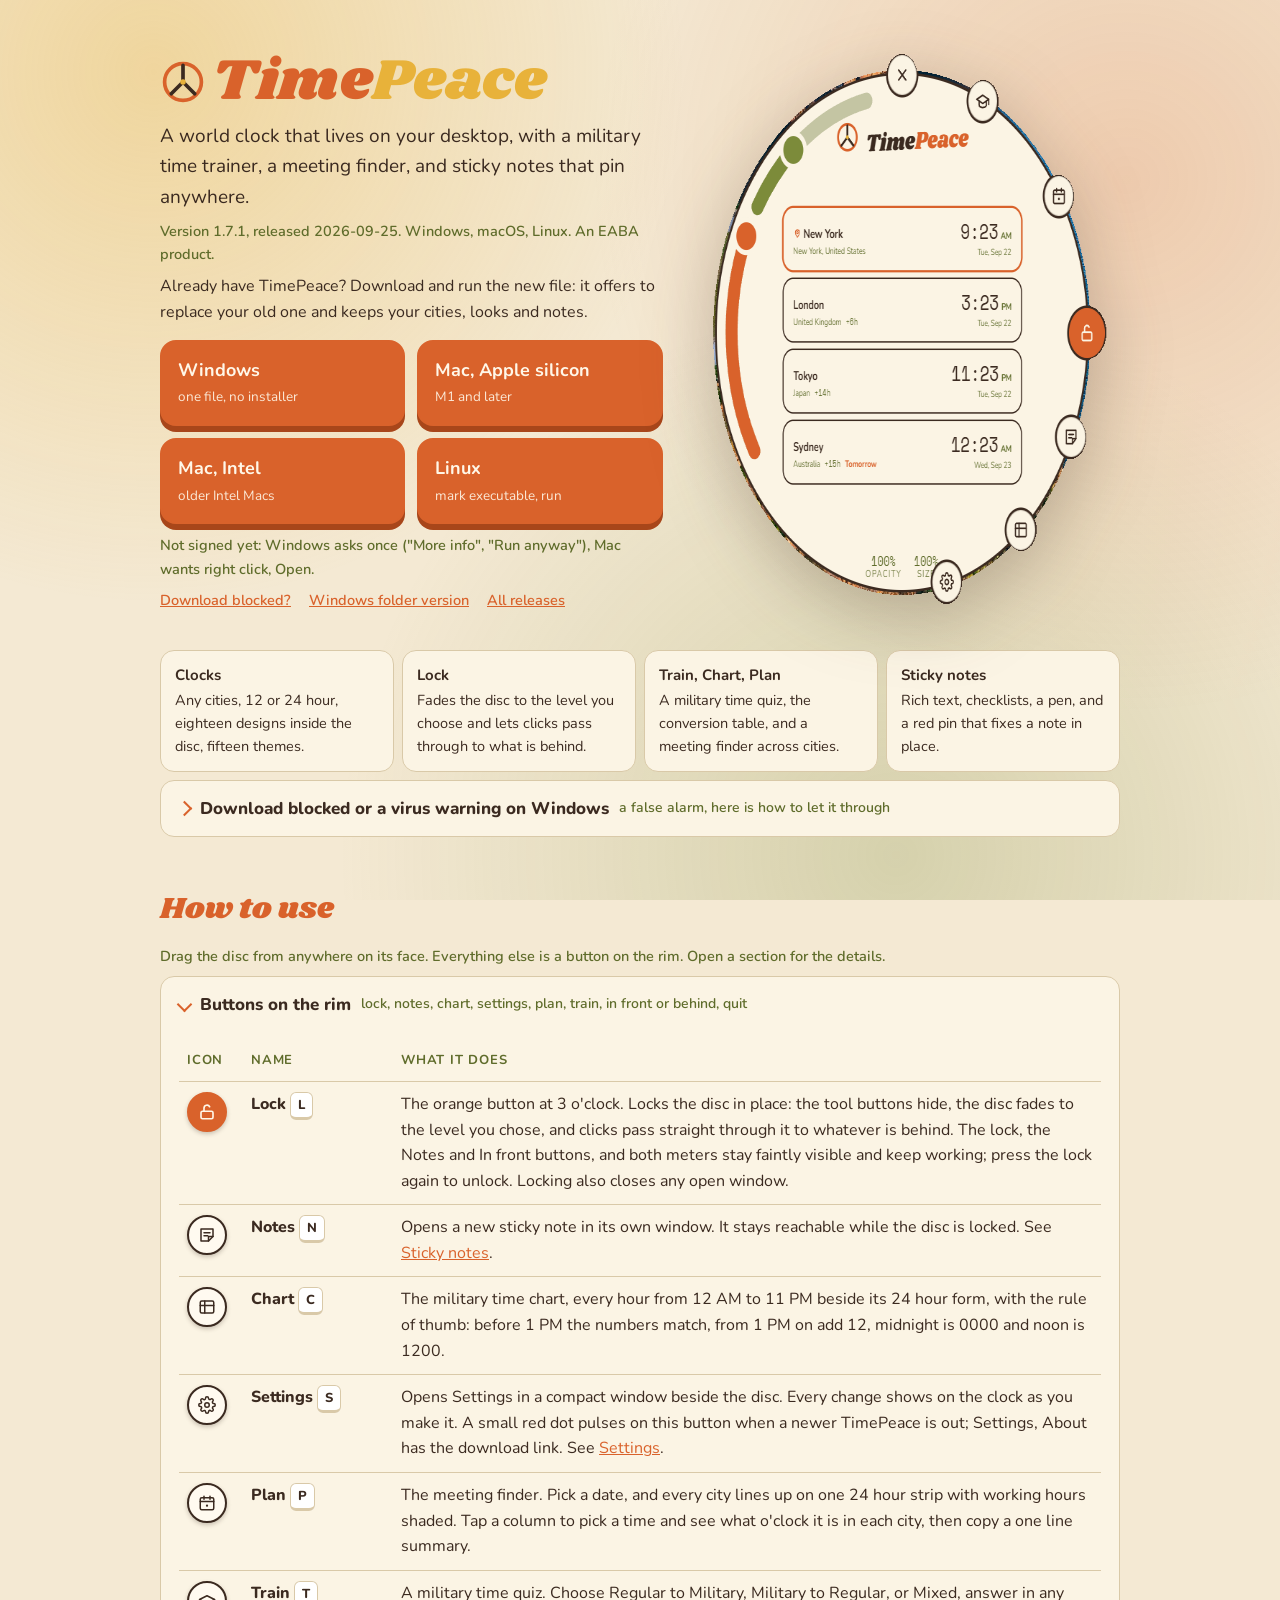
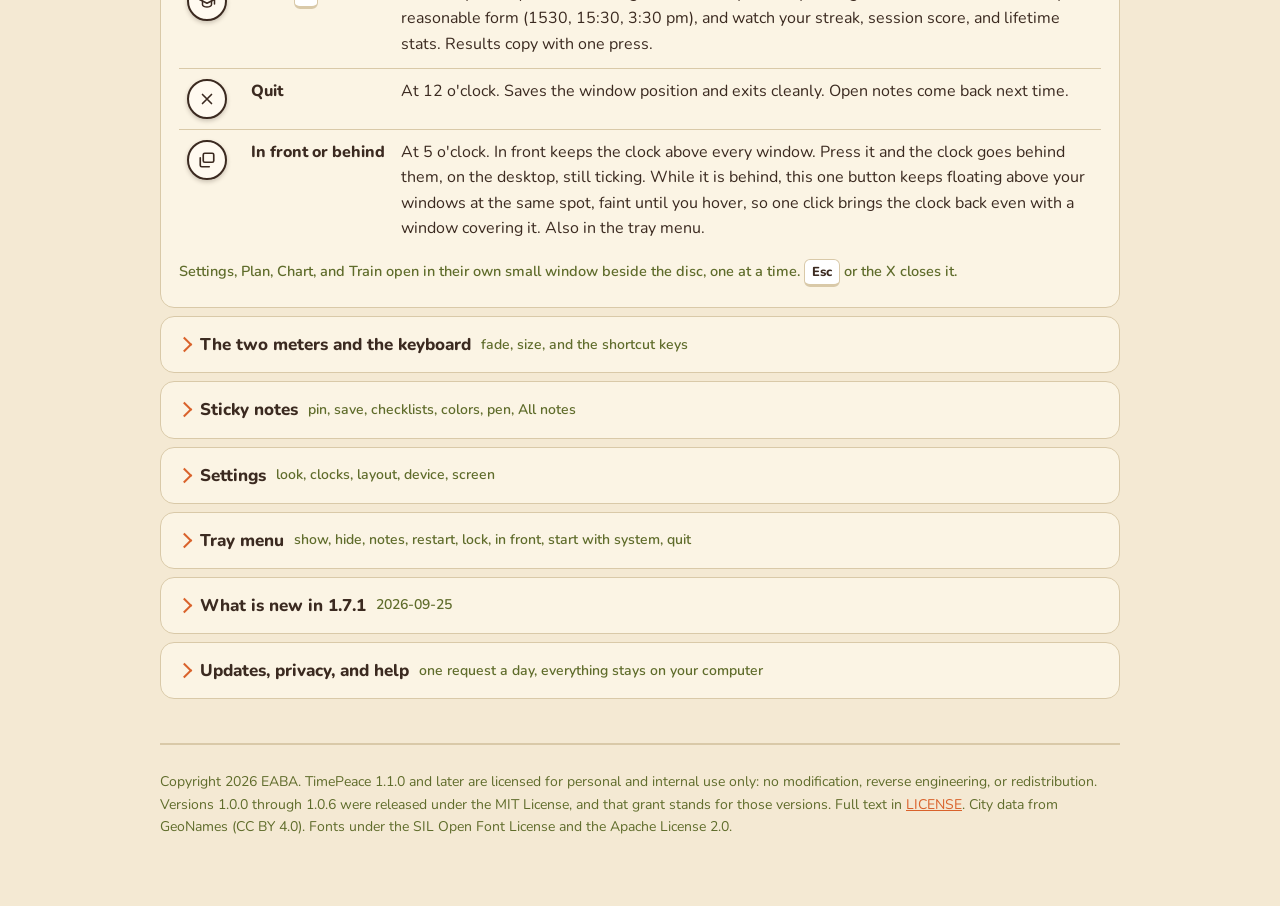
==== index.html @ ae751556 "Landing page for v1.7.1" ====
<!DOCTYPE html>
<html lang="en">
<head>
<meta charset="UTF-8">
<meta name="viewport" content="width=device-width, initial-scale=1">
<title>TimePeace</title>
<meta name="description" content="TimePeace: a world clock, military time trainer, meeting finder, and sticky notes that live on your desktop. An EABA product.">
<style>
  @font-face { font-family: 'Shrikhand'; font-weight: 400; font-display: swap; src: url('fonts/Shrikhand-400.woff2') format('woff2'); }
  @font-face { font-family: 'Nunito'; font-weight: 200 1000; font-display: swap; src: url('fonts/Nunito-variable.woff2') format('woff2'); }
  :root {
    --bg: #f4e9d3; --card: #fbf4e4; --line: #d9c9a8; --text: #3b2a20; --soft: #5f6c2b; --accent: #d9622b; --gold: #e8b23a; --olive: #7c8b3a; --node: #fffaf0;
  }
  * { box-sizing: border-box; }
  html { scroll-behavior: smooth; }
  body { margin: 0; background: var(--bg); color: var(--text); font: 16px/1.6 'Nunito', 'Segoe UI', system-ui, sans-serif; }
  body::before { content: ''; position: fixed; inset: 0; z-index: -1; background:
    radial-gradient(circle at 12% 8%, rgba(232, 178, 58, 0.35), transparent 38%),
    radial-gradient(circle at 88% 20%, rgba(217, 98, 43, 0.22), transparent 40%),
    radial-gradient(circle at 70% 95%, rgba(124, 139, 58, 0.25), transparent 45%); }
  main { max-width: 1000px; margin: 0 auto; padding: 28px 20px 60px; }
  .wordmark { font-family: 'Shrikhand', Georgia, serif; font-weight: 400; color: var(--accent); letter-spacing: 0.01em; margin: 0; line-height: 1.05; }
  .wordmark .peace { color: var(--gold); }
  h1.wordmark { font-size: 58px; }
  h2 { font-family: 'Shrikhand', Georgia, serif; font-weight: 400; font-size: 30px; color: var(--accent); margin: 48px 0 12px; }
  h3 { font-size: 19px; margin: 22px 0 8px; color: var(--text); }
  h4 { font-size: 15px; margin: 14px 0 4px; color: var(--soft); text-transform: uppercase; letter-spacing: 0.06em; }
  p { margin: 8px 0; }
  a { color: var(--accent); }
  .mark { vertical-align: -6px; margin-right: 6px; }
  header { display: grid; grid-template-columns: 1fr; gap: 20px; align-items: center; }
  @media (min-width: 760px) { header { grid-template-columns: 1.15fr 1fr; } }
  .lead { font-size: 19px; color: var(--text); }
  .meta { color: var(--soft); font-size: 14.5px; font-weight: 600; }
  .shot { width: 100%; max-width: 440px; margin: 0 auto; display: block; filter: drop-shadow(0 18px 34px rgba(59, 42, 32, 0.28)); }
  nav.toc { display: flex; flex-wrap: wrap; gap: 8px; margin: 20px 0 0; }
  nav.toc a { text-decoration: none; background: var(--card); border: 1px solid var(--line); color: var(--text); border-radius: 999px; padding: 6px 14px; font-size: 14px; font-weight: 700; }
  nav.toc a:hover { border-color: var(--accent); color: var(--accent); }
  .downloads { display: grid; gap: 12px; grid-template-columns: repeat(auto-fit, minmax(220px, 1fr)); margin: 16px 0 6px; }
  .btn { display: block; padding: 14px 16px; border-radius: 16px; background: var(--accent); border: 2px solid var(--accent); color: #fff7e8; text-decoration: none; box-shadow: 0 6px 0 #a8461a; transition: transform 0.08s; }
  .btn:active { transform: translateY(3px); box-shadow: 0 3px 0 #a8461a; }
  .btn strong { display: block; font-size: 18px; }
  .btn span { font-size: 13.5px; opacity: 0.9; }
  .card { background: var(--card); border: 1px solid var(--line); border-radius: 18px; padding: 18px 20px; box-shadow: 0 2px 0 rgba(59, 42, 32, 0.06); }
  .card + .card { margin-top: 14px; }
  ul, ol { padding-left: 20px; margin: 6px 0; }
  li { margin: 4px 0; }
  table { width: 100%; border-collapse: collapse; margin: 8px 0; }
  td, th { text-align: left; vertical-align: top; padding: 10px 8px; border-top: 1px solid var(--line); }
  th { color: var(--soft); font-size: 13px; text-transform: uppercase; letter-spacing: 0.06em; border-top: 0; }
  td.ic { width: 64px; white-space: nowrap; }
  td.nm { width: 150px; font-weight: 800; }
  .node { display: inline-grid; place-items: center; width: 40px; height: 40px; border-radius: 50%; background: var(--node); border: 2px solid var(--text); color: var(--text); box-shadow: 0 2px 4px rgba(59, 42, 32, 0.25); }
  .node.hot { background: var(--accent); border-color: var(--accent); color: #fff7e8; }
  .node.small { width: 32px; height: 32px; }
  .node.pin { background: #d7263d; border-color: #9c1526; box-shadow: inset 0 -4px 0 rgba(0, 0, 0, 0.2), 0 2px 4px rgba(0, 0, 0, 0.3); }
  .arc { display: inline-block; width: 40px; height: 40px; }
  .letter { font-family: Georgia, serif; font-size: 18px; font-weight: 700; }
  kbd { font: 13px/1 'Nunito', system-ui, sans-serif; font-weight: 800; background: #fff; border: 1px solid var(--line); border-bottom-width: 3px; border-radius: 6px; padding: 3px 7px; color: var(--text); }
  .keys { display: grid; grid-template-columns: repeat(auto-fill, minmax(230px, 1fr)); gap: 8px 18px; }
  .tip { background: rgba(232, 178, 58, 0.22); border-left: 4px solid var(--gold); padding: 10px 14px; border-radius: 0 12px 12px 0; margin: 12px 0; }
  .two { display: grid; gap: 14px; grid-template-columns: 1fr; }
  @media (min-width: 760px) { .two { grid-template-columns: 1fr 1fr; } }
  .notes h4:first-child { margin-top: 0; }
  code { background: rgba(59, 42, 32, 0.08); padding: 1px 6px; border-radius: 6px; font-size: 14px; }
  details.fold { background: var(--card); border: 1px solid var(--line); border-radius: 14px; padding: 0 18px; margin: 8px 0; }
  details.fold > summary { cursor: pointer; list-style: none; padding: 14px 0; font-size: 17px; font-weight: 800; display: flex; align-items: center; gap: 10px; flex-wrap: wrap; }
  details.fold > summary::-webkit-details-marker { display: none; }
  details.fold > summary::before { content: ""; width: 9px; height: 9px; border-right: 2px solid var(--accent); border-bottom: 2px solid var(--accent); transform: rotate(-45deg); transition: transform 0.15s; flex: 0 0 auto; }
  details.fold[open] > summary::before { transform: rotate(45deg); }
  details.fold > summary small { font-weight: 600; color: var(--soft); font-size: 14px; }
  details.fold > .body { padding: 0 0 16px; }
  .strip { display: flex; flex-wrap: wrap; gap: 8px 18px; font-size: 14.5px; color: var(--soft); font-weight: 600; margin: 10px 0 0; }
  .strip a { color: var(--accent); }
  .quick { display: grid; gap: 8px; grid-template-columns: repeat(auto-fit, minmax(200px, 1fr)); margin: 14px 0 4px; }
  .quick div { background: var(--card); border: 1px solid var(--line); border-radius: 14px; padding: 12px 14px; font-size: 14.5px; }
  .quick strong { display: block; font-size: 15px; margin-bottom: 2px; }
  footer { margin-top: 44px; color: var(--soft); font-size: 14px; border-top: 2px solid var(--line); padding-top: 18px; }
</style>
</head>
<body>
<main>
  <header>
    <div>
      <h1 class="wordmark"><svg class="mark" width="46" height="46" viewBox="0 0 100 100" aria-hidden="true"><circle cx="50" cy="50" r="40" fill="none" stroke="#d9622b" stroke-width="8"/><path d="M50 50V14M50 50L75.5 75.5M50 50L24.5 75.5" fill="none" stroke="#3b2a20" stroke-width="8" stroke-linecap="round" stroke-linejoin="round"/><circle cx="50" cy="50" r="6" fill="#e8b23a"/></svg>Time<span class="peace">Peace</span></h1>
      <p class="lead">A world clock that lives on your desktop, with a military time trainer, a meeting finder, and sticky notes that pin anywhere.</p>
      <p class="meta">Version 1.7.1, released 2026-09-25. Windows, macOS, Linux. An EABA product.</p>
      <p class="hint">Already have TimePeace? Download and run the new file: it offers to replace your old one and keeps your cities, looks and notes.</p>
      <div class="downloads" style="margin-top:14px">
        <a class="btn" href="https://github.com/PythonDeuce/TimePeace-app/releases/latest/download/TimePeace-windows.exe"><strong>Windows</strong><span>one file, no installer</span></a>
        <a class="btn" href="https://github.com/PythonDeuce/TimePeace-app/releases/latest/download/TimePeace-macos-arm64.zip"><strong>Mac, Apple silicon</strong><span>M1 and later</span></a>
        <a class="btn" href="https://github.com/PythonDeuce/TimePeace-app/releases/latest/download/TimePeace-macos-intel.zip"><strong>Mac, Intel</strong><span>older Intel Macs</span></a>
        <a class="btn" href="https://github.com/PythonDeuce/TimePeace-app/releases/latest/download/TimePeace-linux"><strong>Linux</strong><span>mark executable, run</span></a>
      </div>
      <p class="strip"><span>Not signed yet: Windows asks once ("More info", "Run anyway"), Mac wants right click, Open.</span><a href="#blocked">Download blocked?</a><a href="https://github.com/PythonDeuce/TimePeace-app/releases/latest/download/TimePeace-windows-folder.zip">Windows folder version</a><a href="https://github.com/PythonDeuce/TimePeace-app/releases">All releases</a></p>
    </div>
    <img class="shot" src="hero.png" alt="The TimePeace disc in the Woodstock theme showing New York, London, Tokyo, and Sydney, with the tool buttons on its rim" width="608" height="608">
  </header>

  <div class="quick">
    <div><strong>Clocks</strong>Any cities, 12 or 24 hour, eighteen designs inside the disc, fifteen themes.</div>
    <div><strong>Lock</strong>Fades the disc to the level you choose and lets clicks pass through to what is behind.</div>
    <div><strong>Train, Chart, Plan</strong>A military time quiz, the conversion table, and a meeting finder across cities.</div>
    <div><strong>Sticky notes</strong>Rich text, checklists, a pen, and a red pin that fixes a note in place.</div>
  </div>

  <details class="fold" id="blocked">
    <summary>Download blocked or a virus warning on Windows <small>a false alarm, here is how to let it through</small></summary>
    <div class="body">
      <p>Some antivirus programs flag new unsigned apps that few people have downloaded yet. The quickest way around it is the <a href="https://github.com/PythonDeuce/TimePeace-app/releases/latest/download/TimePeace-windows-folder.zip">Windows folder version</a>: unzip it anywhere and run TimePeace.exe inside; scanners rarely object to it. Or let the single file through yourself:</p>
      <ol>
        <li>Click Start, type <strong>Windows Security</strong>, open it, then <strong>Virus &amp; threat protection</strong>, then <strong>Protection history</strong>.</li>
        <li>Find <strong>TimePeace-windows.exe</strong>, click it, then <strong>Actions</strong>, then <strong>Allow</strong> (or Restore).</li>
        <li>Download the Windows file from this page again, open it, and choose <strong>More info</strong>, then <strong>Run anyway</strong>.</li>
      </ol>
      <p>With McAfee, Norton, Avast, or another product: open it, find Quarantine or History, restore or allow TimePeace, then do step 3. Linux needs WebKitGTK (<code>gir1.2-webkit2-4.1</code>) and a compositing window manager. Not sure which Mac you have? Apple menu, About This Mac.</p>
    </div>
  </details>

  <h2 id="guide">How to use</h2>
  <p class="meta">Drag the disc from anywhere on its face. Everything else is a button on the rim. Open a section for the details.</p>

  <details class="fold" open>
    <summary>Buttons on the rim <small>lock, notes, chart, settings, plan, train, in front or behind, quit</small></summary>
    <div class="body">
    <table>
      <tr><th>Icon</th><th>Name</th><th>What it does</th></tr>
      <tr><td class="ic"><span class="node hot"><svg width="18" height="18" viewBox="0 0 24 24" fill="none" stroke="currentColor" stroke-width="2.2" stroke-linecap="round" stroke-linejoin="round"><rect x="4" y="11" width="16" height="10" rx="2"/><path d="M8 11V7a4 4 0 0 1 7.5-2"/></svg></span></td><td class="nm">Lock <kbd>L</kbd></td><td>The orange button at 3 o'clock. Locks the disc in place: the tool buttons hide, the disc fades to the level you chose, and clicks pass straight through it to whatever is behind. The lock, the Notes and In front buttons, and both meters stay faintly visible and keep working; press the lock again to unlock. Locking also closes any open window.</td></tr>
      <tr><td class="ic"><span class="node"><svg width="18" height="18" viewBox="0 0 24 24" fill="none" stroke="currentColor" stroke-width="2" stroke-linecap="round" stroke-linejoin="round"><path d="M4 4h16v10l-6 6H4z"/><path d="M14 20v-6h6"/><path d="M8 9h8M8 13h5"/></svg></span></td><td class="nm">Notes <kbd>N</kbd></td><td>Opens a new sticky note in its own window. It stays reachable while the disc is locked. See <a href="#notes">Sticky notes</a>.</td></tr>
      <tr><td class="ic"><span class="node"><svg width="18" height="18" viewBox="0 0 24 24" fill="none" stroke="currentColor" stroke-width="2" stroke-linecap="round"><rect x="3" y="4" width="18" height="16" rx="2"/><path d="M3 10h18M9 4v16"/></svg></span></td><td class="nm">Chart <kbd>C</kbd></td><td>The military time chart, every hour from 12 AM to 11 PM beside its 24 hour form, with the rule of thumb: before 1 PM the numbers match, from 1 PM on add 12, midnight is 0000 and noon is 1200.</td></tr>
      <tr><td class="ic"><span class="node"><svg width="18" height="18" viewBox="0 0 24 24" fill="none" stroke="currentColor" stroke-width="2" stroke-linecap="round" stroke-linejoin="round"><circle cx="12" cy="12" r="3"/><path d="M19.4 15a1.65 1.65 0 0 0 .33 1.82l.06.06a2 2 0 1 1-2.83 2.83l-.06-.06a1.65 1.65 0 0 0-1.82-.33 1.65 1.65 0 0 0-1 1.51V21a2 2 0 1 1-4 0v-.09a1.65 1.65 0 0 0-1-1.51 1.65 1.65 0 0 0-1.82.33l-.06.06a2 2 0 1 1-2.83-2.83l.06-.06a1.65 1.65 0 0 0 .33-1.82 1.65 1.65 0 0 0-1.51-1H3a2 2 0 1 1 0-4h.09a1.65 1.65 0 0 0 1.51-1 1.65 1.65 0 0 0-.33-1.82l-.06-.06a2 2 0 1 1 2.83-2.83l.06.06a1.65 1.65 0 0 0 1.82.33H9a1.65 1.65 0 0 0 1-1.51V3a2 2 0 1 1 4 0v.09a1.65 1.65 0 0 0 1 1.51 1.65 1.65 0 0 0 1.82-.33l.06-.06a2 2 0 1 1 2.83 2.83l-.06.06a1.65 1.65 0 0 0-.33 1.82V9a1.65 1.65 0 0 0 1.51 1H21a2 2 0 1 1 0 4h-.09a1.65 1.65 0 0 0-1.51 1z"/></svg></span></td><td class="nm">Settings <kbd>S</kbd></td><td>Opens Settings in a compact window beside the disc. Every change shows on the clock as you make it. A small red dot pulses on this button when a newer TimePeace is out; Settings, About has the download link. See <a href="#settings">Settings</a>.</td></tr>
      <tr><td class="ic"><span class="node"><svg width="18" height="18" viewBox="0 0 24 24" fill="none" stroke="currentColor" stroke-width="2" stroke-linecap="round" stroke-linejoin="round"><rect x="3" y="5" width="18" height="16" rx="2"/><path d="M3 10h18M8 3v4M16 3v4"/><circle cx="12" cy="15.5" r="1.5" fill="currentColor" stroke="none"/></svg></span></td><td class="nm">Plan <kbd>P</kbd></td><td>The meeting finder. Pick a date, and every city lines up on one 24 hour strip with working hours shaded. Tap a column to pick a time and see what o'clock it is in each city, then copy a one line summary.</td></tr>
      <tr><td class="ic"><span class="node"><svg width="18" height="18" viewBox="0 0 24 24" fill="none" stroke="currentColor" stroke-width="2" stroke-linecap="round" stroke-linejoin="round"><path d="M2 10l10-5 10 5-10 5z"/><path d="M6 12v5c0 1.5 3 3 6 3s6-1.5 6-3v-5"/><path d="M22 10v6"/></svg></span></td><td class="nm">Train <kbd>T</kbd></td><td>A military time quiz. Choose Regular to Military, Military to Regular, or Mixed, answer in any reasonable form (1530, 15:30, 3:30 pm), and watch your streak, session score, and lifetime stats. Results copy with one press.</td></tr>
      <tr><td class="ic"><span class="node"><svg width="18" height="18" viewBox="0 0 24 24" fill="none" stroke="currentColor" stroke-width="2.2" stroke-linecap="round"><path d="M6 6l12 12M18 6L6 18"/></svg></span></td><td class="nm">Quit</td><td>At 12 o'clock. Saves the window position and exits cleanly. Open notes come back next time.</td></tr>
      <tr><td class="ic"><span class="node"><svg width="18" height="18" viewBox="0 0 24 24" fill="none" stroke="currentColor" stroke-width="2.2" stroke-linecap="round" stroke-linejoin="round"><rect x="7" y="3" width="14" height="12" rx="2"/><path d="M3 9v10a2 2 0 0 0 2 2h10"/></svg></span></td><td class="nm">In front or behind</td><td>At 5 o'clock. In front keeps the clock above every window. Press it and the clock goes behind them, on the desktop, still ticking. While it is behind, this one button keeps floating above your windows at the same spot, faint until you hover, so one click brings the clock back even with a window covering it. Also in the tray menu.</td></tr>
    </table>
      <p class="meta">Settings, Plan, Chart, and Train open in their own small window beside the disc, one at a time. <kbd>Esc</kbd> or the X closes it.</p>
    </div>
  </details>

  <details class="fold">
    <summary>The two meters and the keyboard <small>fade, size, and the shortcut keys</small></summary>
    <div class="body">
    <table>
      <tr><th>Meter</th><th>Where</th><th>What it does</th></tr>
      <tr><td class="ic"><svg class="arc" viewBox="0 0 40 40" aria-hidden="true"><path d="M30 6 A16 16 0 0 0 6 24" fill="none" stroke="#d9c9a8" stroke-width="5" stroke-linecap="round"/><path d="M30 6 A16 16 0 0 0 8 16" fill="none" stroke="#d9622b" stroke-width="5" stroke-linecap="round"/><circle cx="8.5" cy="15" r="4" fill="#d9622b"/></svg></td><td class="nm">Fade</td><td>The arc on the left with the FADE tag beside it. Drag its knob to set how see through the disc becomes when locked; the knob shows the level. It still works while locked.</td></tr>
      <tr><td class="ic"><svg class="arc" viewBox="0 0 40 40" aria-hidden="true"><path d="M8 30 A16 16 0 0 1 20 4" fill="none" stroke="#d9c9a8" stroke-width="5" stroke-linecap="round"/><path d="M8 30 A16 16 0 0 1 9 14" fill="none" stroke="#7c8b3a" stroke-width="5" stroke-linecap="round"/><circle cx="9.5" cy="13" r="4" fill="#7c8b3a"/></svg></td><td class="nm">Size</td><td>The arc from 10 to 12 o'clock with the SIZE tag beside it. Drag its knob to scale the whole disc from 60 to 160 percent; the knob shows the percent. Also a slider in Settings, Layout.</td></tr>
    </table>
    <h3>Keyboard</h3>
    <div class="keys">
      <div><kbd>S</kbd> Settings</div><div><kbd>C</kbd> Chart</div><div><kbd>T</kbd> Train</div><div><kbd>P</kbd> Plan</div>
      <div><kbd>N</kbd> New note</div><div><kbd>L</kbd> Lock or unlock</div><div><kbd>Esc</kbd> Close the open window</div>
    </div>
    <p class="tip">Keys work when the disc has focus (click it first). While locked, the disc does not take keys or clicks, so use the tray icon or the lock button.</p>
  </div>

      <p class="tip">Keys work when the disc has focus (click it first). While locked, the disc does not take keys or clicks, so use the tray icon or the lock button.</p>
    </div>
  </details>

  <details class="fold" id="notes">
    <summary>Sticky notes <small>pin, save, checklists, colors, pen, All notes</small></summary>
    <div class="body">
      <p>Each note is its own small window, always on top. Make one with the Notes button, the <kbd>N</kbd> key, the plus on any note, or "New note" in the tray. Drag it by the strip under the pin or by the paper; a sweep across the text selects it.</p>
      <h3>On the note</h3>
    <table>
      <tr><th>Icon</th><th>Name</th><th>What it does</th></tr>
      <tr><td class="ic"><span class="node pin small"></span></td><td class="nm">Pin</td><td>The red pin at the top. Press it and the note is fixed in place and lets clicks pass through it, so it sits over your work without getting in the way. Only the pin itself still takes a click, to unpin. Pinning an unsaved note saves it first.</td></tr>
      <tr><td class="ic"><span class="node small"><svg width="16" height="16" viewBox="0 0 24 24" fill="none" stroke="currentColor" stroke-width="2.4" stroke-linecap="round"><path d="M12 5v14M5 12h14"/></svg></span></td><td class="nm">New</td><td>Asks for a blank note or one with the same paper, text, font, and glow as this note, beside this one.</td></tr>
      <tr><td class="ic"><span class="node small"><svg width="16" height="16" viewBox="0 0 24 24" fill="none" stroke="currentColor" stroke-width="2.6" stroke-linecap="round"><path d="M20 6L9 17l-5-5"/></svg></span></td><td class="nm">Save <kbd>Ctrl</kbd>+<kbd>S</kbd></td><td>Appears once the note has unsaved content. Closing a note with unsaved changes asks "Save this note?" with Yes and No. An empty note leaves no trace when closed.</td></tr>
      <tr><td class="ic"><span class="node small"><svg width="16" height="16" viewBox="0 0 24 24" fill="currentColor"><circle cx="5" cy="12" r="2"/><circle cx="12" cy="12" r="2"/><circle cx="19" cy="12" r="2"/></svg></span></td><td class="nm">Menu</td><td>Pin or Unpin, Duplicate, All notes, Delete. Delete keeps the note for 30 days with an Undo toast and a Restore action in All notes.</td></tr>
      <tr><td class="ic"><span class="node small"><svg width="16" height="16" viewBox="0 0 24 24" fill="none" stroke="currentColor" stroke-width="2.2" stroke-linecap="round"><path d="M6 6l12 12M18 6L6 18"/></svg></span></td><td class="nm">Close</td><td>Closes the note window. The note stays in All notes and reopens from there.</td></tr>
      <tr><td class="ic"><span class="node small"><svg width="16" height="16" viewBox="0 0 24 24" fill="none" stroke="currentColor" stroke-width="2" stroke-linecap="round" stroke-linejoin="round"><path d="M20 4l-4 12-4-4z"/><path d="M4 20l8-8"/></svg></span></td><td class="nm">Resize</td><td>The grip in the bottom corner. Drag to make the paper bigger or smaller; the text reflows.</td></tr>
    </table>
      <h3>Formatting toolbar</h3>
    <table>
      <tr><th>Icon</th><th>Name</th><th>What it does</th></tr>
      <tr><td class="ic"><span class="node small letter"><b>B</b></span></td><td class="nm">Bold <kbd>Ctrl</kbd>+<kbd>B</kbd></td><td>Bold for the selection or from here on.</td></tr>
      <tr><td class="ic"><span class="node small letter"><i>I</i></span></td><td class="nm">Italic <kbd>Ctrl</kbd>+<kbd>I</kbd></td><td>Italic.</td></tr>
      <tr><td class="ic"><span class="node small letter"><u>U</u></span></td><td class="nm">Underline <kbd>Ctrl</kbd>+<kbd>U</kbd></td><td>Underline.</td></tr>
      <tr><td class="ic"><span class="node small letter"><s>S</s></span></td><td class="nm">Strikethrough</td><td>Cross the text out, handy for done items. <kbd>Ctrl</kbd>+<kbd>Shift</kbd>+<kbd>S</kbd>.</td></tr>
      <tr><td class="ic"><span class="node small"><svg width="16" height="16" viewBox="0 0 24 24" fill="none" stroke="currentColor" stroke-width="2.2" stroke-linecap="round"><path d="M9 6h11M9 12h11M9 18h11"/><circle cx="4.5" cy="6" r="1.4" fill="currentColor" stroke="none"/><circle cx="4.5" cy="12" r="1.4" fill="currentColor" stroke="none"/><circle cx="4.5" cy="18" r="1.4" fill="currentColor" stroke="none"/></svg></span></td><td class="nm">Bullets</td><td>Press once for dots, again for numbers, a third time for a checklist with boxes, and once more for plain text. Click a box to check it off; that works even on a pinned note.</td></tr>
      <tr><td class="ic"><span class="node small letter" style="font-size:14px;letter-spacing:-0.02em">Aa</span></td><td class="nm">Font</td><td>Eleven faces: the theme's body, display, and mono fonts, Caveat handwriting, Nunito, Shrikhand, Space Mono, and system faces such as Segoe Print.</td></tr>
      <tr><td class="ic"><span class="node small"><svg width="16" height="16" viewBox="0 0 24 24" fill="none" stroke="currentColor" stroke-width="2" stroke-linecap="round"><path d="M4 20h4l10-10-4-4L4 16z"/><path d="M12 8l4 4"/></svg></span></td><td class="nm">Pen</td><td>Draw on the note with a mouse, pen, or finger. The pen row has colors, a custom color, an eraser, Undo (<kbd>Ctrl</kbd>+<kbd>Z</kbd>), and Clear ink. Pressure changes the line width on a pen tablet.</td></tr>
      <tr><td class="ic"><span class="node small"><svg width="16" height="16" viewBox="0 0 24 24" fill="none" stroke="currentColor" stroke-width="2" stroke-linecap="round" stroke-linejoin="round"><path d="M12 3a9 9 0 1 0 0 18c1.5 0 2-1 2-2s-1-2 0-3 3 0 4-1 2-3 2-3a9 9 0 0 0-8-9z"/><circle cx="7.5" cy="11" r="1.3" fill="currentColor"/><circle cx="10" cy="7" r="1.3" fill="currentColor"/><circle cx="15" cy="7" r="1.3" fill="currentColor"/></svg></span></td><td class="nm">Style</td><td>Opens the style drawer: nine preset circles (Match theme, Classic yellow, Pink, Mint, Sky, Peach, Lilac, Kraft, Neon night), paper color and opacity, text color and size, and note glow and text glow with their own colors and strength. Colors come from a small chooser with swatches, a hex box, and a More button for the full picker. If a text color could not be read on the paper, it is adjusted and the drawer says so. The glow is a ring around the paper. Every note keeps its curled corner.</td></tr>
    </table>
      <p><strong>All notes</strong>, from the note menu, lists every note with its paper, first line, date, and tags for Open, Closed, Pinned, or Unsaved, with buttons to open or close, pin, and delete. Deleted notes fold away under "Recently deleted". Up to 12 notes can be open at once; the rest wait there, and every note comes back where you left it after a restart.</p>
    </div>
  </details>

  <details class="fold" id="settings">
    <summary>Settings <small>look, clocks, layout, device, screen</small></summary>
    <div class="body">
      <div class="two">
        <div>
      <h3>Look</h3>
      <ul>
        <li><strong>Theme.</strong> Fifteen: Woodstock, Groovy Dark, Night, Vice, Trip, Tie Dye, Flower Power, Lava Lamp, Dashiki, Peace Corps, Fillmore, VW Bus, Sunset Strip, Denim, Polaroid. Each brings its own fonts and colors. The tray icon follows the theme unless you tell it to keep one.</li>
        <li><strong>Appearance.</strong> The Fade when locked slider (same as the arc), plus custom widget, text, and accent colors that override any theme, with "Reset colors to theme".</li>
        <li><strong>Neon outline.</strong> A glowing outline around the shapes, with its color and glow strength.</li>
      </ul>
      <h3>Clocks</h3>
      <ul>
        <li><strong>Clock.</strong> 12h, 24h, or Both (a small military chip next to each time). Show or hide seconds and your own local time.</li>
        <li><strong>Time offset.</strong> Slide every clock forward or back by whole hours to answer "what time is it there at 4 my time"; Reset snaps back to now.</li>
        <li><strong>Where you are.</strong> "Detect my city" asks your computer for a location once and matches it against the bundled list of cities. Nothing is sent anywhere.</li>
        <li><strong>Cities.</strong> Search by city, country, or time zone and add as many as you like. Remove one with its X.</li>
      </ul>
        </div>
        <div>
      <h3>Layout</h3>
      <ul>
        <li><strong>Shell.</strong> Watch (the round disc) or Panel (a tall card with a header).</li>
        <li><strong>Design.</strong> Eighteen ways to show the cities inside the disc: Watch face, Cards, Slim, Soft sheet, Capsule stack, Timeline rail, Daylight bars, Split panel, Dial, Orbit, Day arcs, Floating chips, Bubble cluster, Honeycomb, Postcards, Fanned deck, Typographic, and Ticker tape.</li>
        <li><strong>Sizing.</strong> Size from 60 to 160 percent, the Panel width, time size, and the military chip size.</li>
      </ul>
      <h3>Device</h3>
      <ul>
        <li><strong>Start with system</strong>, <strong>Put an icon on the desktop</strong>, <strong>Window height</strong> (Fit content or Manual, Panel shell), <strong>Tray and shortcut icon</strong> (Follow theme or Keep current), <strong>Restart TimePeace</strong>, and <strong>Quit</strong>.</li>
        <li><strong>About TimePeace.</strong> Your version, "Check for updates", the license, and credits.</li>
      </ul>
      <h3>Screen</h3>
      <ul><li><strong>Keep screen awake</strong> stops the display from sleeping while TimePeace shows.</li></ul>
      <p class="tip">Reset to defaults, at the bottom, puts every setting back and keeps your notes.</p>
    </div>
  </div>
        </div>
      </div>
      <p class="tip">Reset to defaults, at the bottom, puts every setting back and keeps your notes.</p>
    </div>
  </details>

  <details class="fold" id="tray">
    <summary>Tray menu <small>show, hide, notes, restart, lock, in front, start with system, quit</small></summary>
    <div class="body">
    <p>Right click the TimePeace icon in the system tray (Windows), menu bar (macOS), or status area (Linux):</p>
    <ul>
      <li><strong>Show</strong> and <strong>Hide</strong> the disc. Show is also a double click on the icon.</li>
      <li><strong>Update available: vX</strong> appears only when there is a newer version and opens the download page.</li>
      <li><strong>New note</strong> and <strong>Close all notes</strong> (closing never deletes).</li>
      <li><strong>Bring to screen</strong> centers the disc on the monitor under your cursor if it ended up off screen.</li>
      <li><strong>Restart</strong> reloads cleanly.</li>
      <li><strong>Locked, click through</strong>, <strong>In front of other windows</strong>, and <strong>Start with system</strong> are check marks.</li>
      <li><strong>Quit.</strong></li>
    </ul>
  </div>

    </div>
  </details>

  <details class="fold" id="new">
    <summary>What is new in 1.7.1 <small>2026-09-25</small></summary>
    <div class="body notes">
<h4>Added</h4>
<ul>
<li>Links in notes: a web or mail address pasted or typed into a note becomes a link (notes written earlier get theirs on the next open). A click shows a small card with Open, Copy and Unlink; Ctrl+click, a middle click, or a pinned note opens at once, in the system browser, never inside the note. Only web and mail addresses are kept as links.</li>
</ul>
    </div>
  </details>

  <details class="fold" id="updates">
    <summary>Updates, privacy, and help <small>one request a day, everything stays on your computer</small></summary>
    <div class="body">
      <p><strong>Updates.</strong> Once a day, and when you press "Check for updates" in Settings, TimePeace asks this site for the newest version. A newer one shows as a red dot on the Settings button, in Settings, and in the tray, always as a link to this page. Nothing is ever installed on its own; download the new build, run it, and your settings and notes carry over.</p>
      <p><strong>Privacy.</strong> Everything stays on your computer, in <code>%APPDATA%\TimePeace</code> on Windows, <code>~/Library/Application Support/TimePeace</code> on macOS, or <code>~/.config/TimePeace</code> on Linux. The update check is the only network request, and it sends nothing but the app version. Details in <a href="https://github.com/PythonDeuce/TimePeace-app/blob/main/PRIVACY.md">PRIVACY.md</a>.</p>
      <p><strong>Help.</strong> <a href="https://github.com/PythonDeuce/TimePeace-app/blob/main/TROUBLESHOOTING.md">TROUBLESHOOTING.md</a> covers the first start warnings, a disc that went off screen, missing settings, and the log file.</p>
    </div>
  </details>

  <footer>
    <p>Copyright 2026 EABA. TimePeace 1.1.0 and later are licensed for personal and internal use only: no modification, reverse engineering, or redistribution. Versions 1.0.0 through 1.0.6 were released under the MIT License, and that grant stands for those versions. Full text in <a href="https://github.com/PythonDeuce/TimePeace-app/blob/main/LICENSE">LICENSE</a>. City data from GeoNames (CC BY 4.0). Fonts under the SIL Open Font License and the Apache License 2.0.</p>
  </footer>
</main>
</body>
</html>
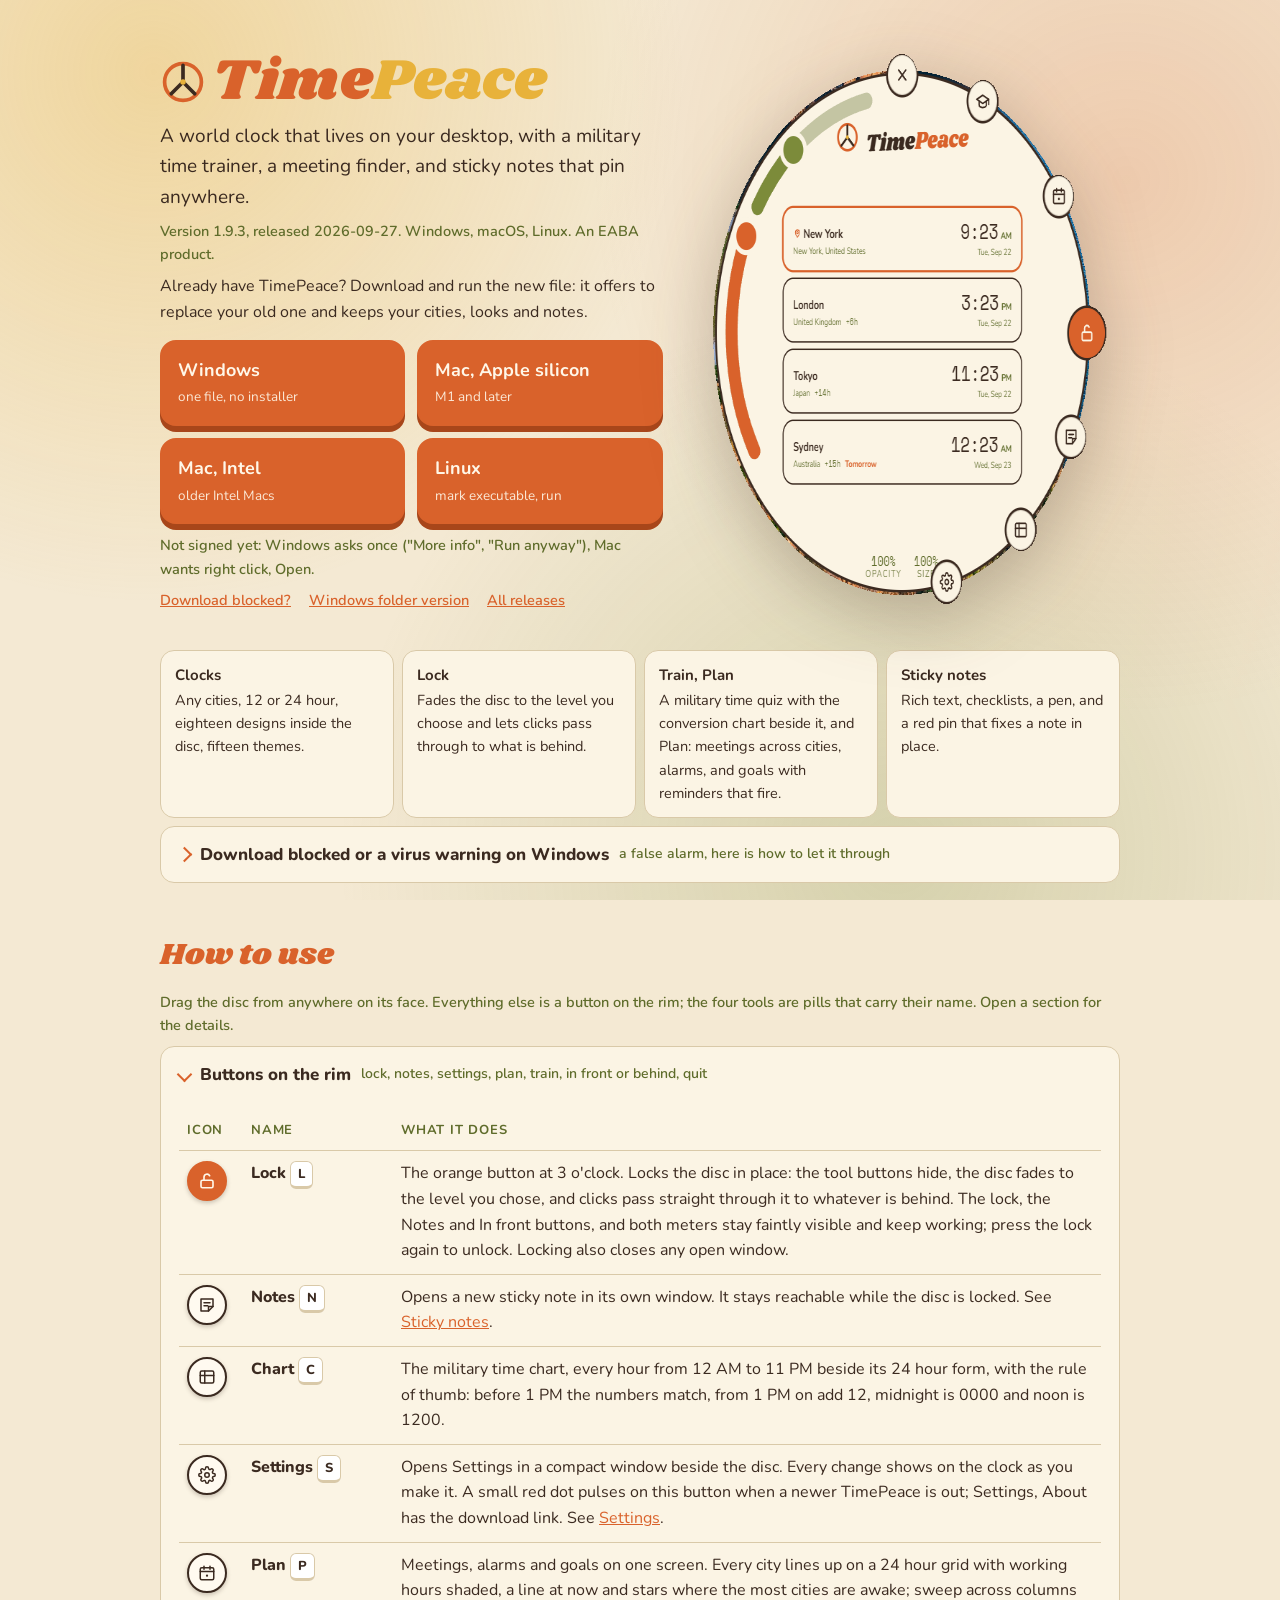
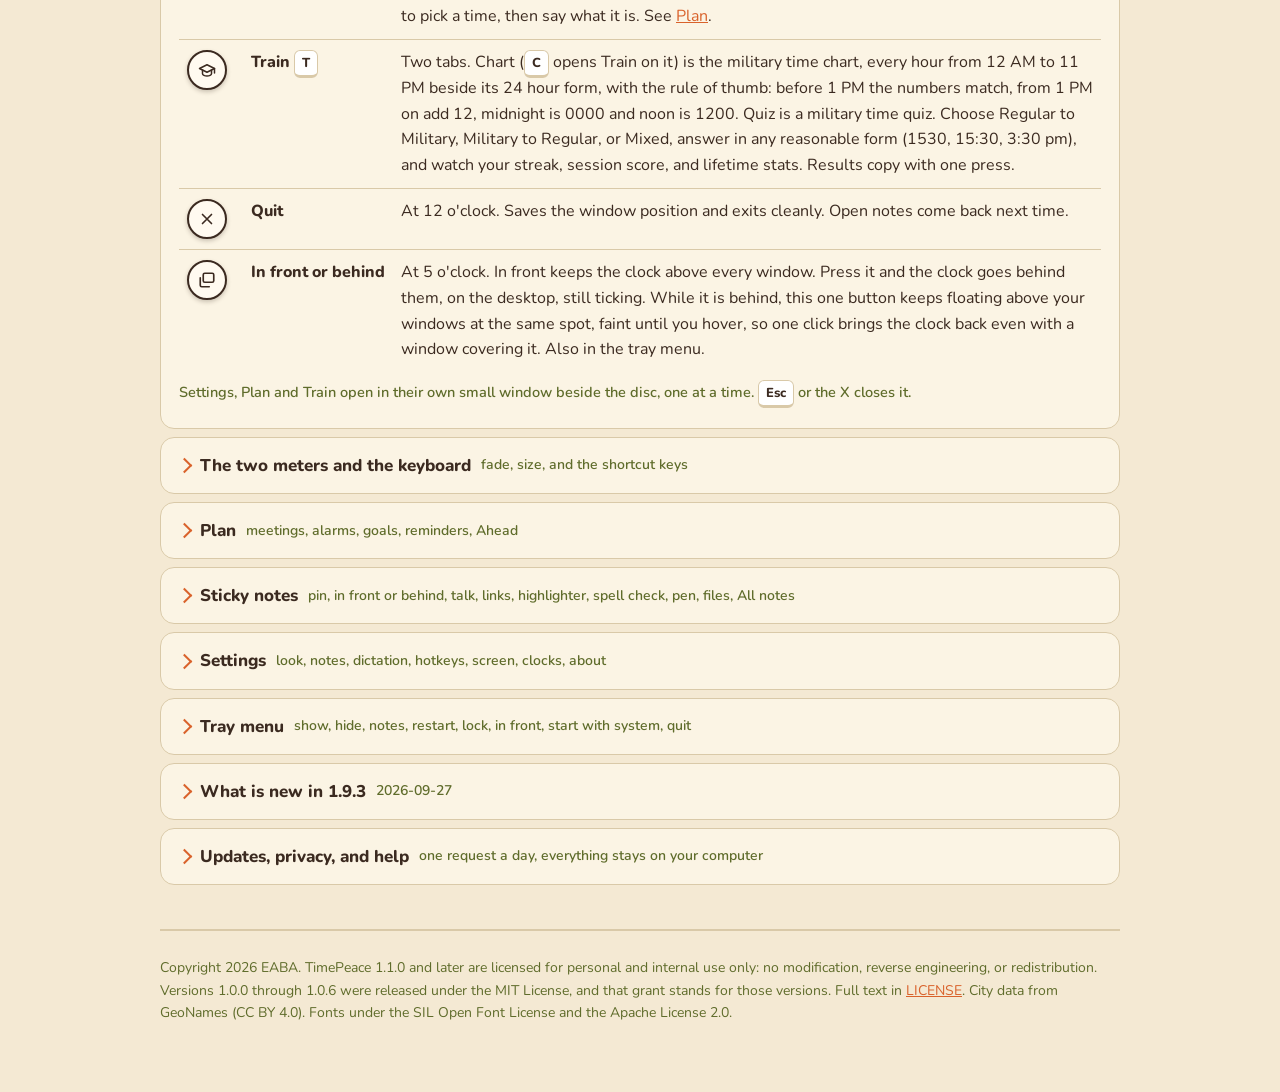
==== commit cb56cc97: "Landing page for v1.9.3" ====
--- a/index.html
+++ b/index.html
@@ -84,7 +84,7 @@
     <div>
       <h1 class="wordmark"><svg class="mark" width="46" height="46" viewBox="0 0 100 100" aria-hidden="true"><circle cx="50" cy="50" r="40" fill="none" stroke="#d9622b" stroke-width="8"/><path d="M50 50V14M50 50L75.5 75.5M50 50L24.5 75.5" fill="none" stroke="#3b2a20" stroke-width="8" stroke-linecap="round" stroke-linejoin="round"/><circle cx="50" cy="50" r="6" fill="#e8b23a"/></svg>Time<span class="peace">Peace</span></h1>
       <p class="lead">A world clock that lives on your desktop, with a military time trainer, a meeting finder, and sticky notes that pin anywhere.</p>
-      <p class="meta">Version 1.7.1, released 2026-09-25. Windows, macOS, Linux. An EABA product.</p>
+      <p class="meta">Version 1.9.3, released 2026-09-27. Windows, macOS, Linux. An EABA product.</p>
       <p class="hint">Already have TimePeace? Download and run the new file: it offers to replace your old one and keeps your cities, looks and notes.</p>
       <div class="downloads" style="margin-top:14px">
         <a class="btn" href="https://github.com/PythonDeuce/TimePeace-app/releases/latest/download/TimePeace-windows.exe"><strong>Windows</strong><span>one file, no installer</span></a>
@@ -100,7 +100,7 @@
   <div class="quick">
     <div><strong>Clocks</strong>Any cities, 12 or 24 hour, eighteen designs inside the disc, fifteen themes.</div>
     <div><strong>Lock</strong>Fades the disc to the level you choose and lets clicks pass through to what is behind.</div>
-    <div><strong>Train, Chart, Plan</strong>A military time quiz, the conversion table, and a meeting finder across cities.</div>
+    <div><strong>Train, Plan</strong>A military time quiz with the conversion chart beside it, and Plan: meetings across cities, alarms, and goals with reminders that fire.</div>
     <div><strong>Sticky notes</strong>Rich text, checklists, a pen, and a red pin that fixes a note in place.</div>
   </div>
 
@@ -118,10 +118,10 @@
   </details>
 
   <h2 id="guide">How to use</h2>
-  <p class="meta">Drag the disc from anywhere on its face. Everything else is a button on the rim. Open a section for the details.</p>
+  <p class="meta">Drag the disc from anywhere on its face. Everything else is a button on the rim; the four tools are pills that carry their name. Open a section for the details.</p>
 
   <details class="fold" open>
-    <summary>Buttons on the rim <small>lock, notes, chart, settings, plan, train, in front or behind, quit</small></summary>
+    <summary>Buttons on the rim <small>lock, notes, settings, plan, train, in front or behind, quit</small></summary>
     <div class="body">
     <table>
       <tr><th>Icon</th><th>Name</th><th>What it does</th></tr>
@@ -129,12 +129,12 @@
       <tr><td class="ic"><span class="node"><svg width="18" height="18" viewBox="0 0 24 24" fill="none" stroke="currentColor" stroke-width="2" stroke-linecap="round" stroke-linejoin="round"><path d="M4 4h16v10l-6 6H4z"/><path d="M14 20v-6h6"/><path d="M8 9h8M8 13h5"/></svg></span></td><td class="nm">Notes <kbd>N</kbd></td><td>Opens a new sticky note in its own window. It stays reachable while the disc is locked. See <a href="#notes">Sticky notes</a>.</td></tr>
       <tr><td class="ic"><span class="node"><svg width="18" height="18" viewBox="0 0 24 24" fill="none" stroke="currentColor" stroke-width="2" stroke-linecap="round"><rect x="3" y="4" width="18" height="16" rx="2"/><path d="M3 10h18M9 4v16"/></svg></span></td><td class="nm">Chart <kbd>C</kbd></td><td>The military time chart, every hour from 12 AM to 11 PM beside its 24 hour form, with the rule of thumb: before 1 PM the numbers match, from 1 PM on add 12, midnight is 0000 and noon is 1200.</td></tr>
       <tr><td class="ic"><span class="node"><svg width="18" height="18" viewBox="0 0 24 24" fill="none" stroke="currentColor" stroke-width="2" stroke-linecap="round" stroke-linejoin="round"><circle cx="12" cy="12" r="3"/><path d="M19.4 15a1.65 1.65 0 0 0 .33 1.82l.06.06a2 2 0 1 1-2.83 2.83l-.06-.06a1.65 1.65 0 0 0-1.82-.33 1.65 1.65 0 0 0-1 1.51V21a2 2 0 1 1-4 0v-.09a1.65 1.65 0 0 0-1-1.51 1.65 1.65 0 0 0-1.82.33l-.06.06a2 2 0 1 1-2.83-2.83l.06-.06a1.65 1.65 0 0 0 .33-1.82 1.65 1.65 0 0 0-1.51-1H3a2 2 0 1 1 0-4h.09a1.65 1.65 0 0 0 1.51-1 1.65 1.65 0 0 0-.33-1.82l-.06-.06a2 2 0 1 1 2.83-2.83l.06.06a1.65 1.65 0 0 0 1.82.33H9a1.65 1.65 0 0 0 1-1.51V3a2 2 0 1 1 4 0v.09a1.65 1.65 0 0 0 1 1.51 1.65 1.65 0 0 0 1.82-.33l.06-.06a2 2 0 1 1 2.83 2.83l-.06.06a1.65 1.65 0 0 0-.33 1.82V9a1.65 1.65 0 0 0 1.51 1H21a2 2 0 1 1 0 4h-.09a1.65 1.65 0 0 0-1.51 1z"/></svg></span></td><td class="nm">Settings <kbd>S</kbd></td><td>Opens Settings in a compact window beside the disc. Every change shows on the clock as you make it. A small red dot pulses on this button when a newer TimePeace is out; Settings, About has the download link. See <a href="#settings">Settings</a>.</td></tr>
-      <tr><td class="ic"><span class="node"><svg width="18" height="18" viewBox="0 0 24 24" fill="none" stroke="currentColor" stroke-width="2" stroke-linecap="round" stroke-linejoin="round"><rect x="3" y="5" width="18" height="16" rx="2"/><path d="M3 10h18M8 3v4M16 3v4"/><circle cx="12" cy="15.5" r="1.5" fill="currentColor" stroke="none"/></svg></span></td><td class="nm">Plan <kbd>P</kbd></td><td>The meeting finder. Pick a date, and every city lines up on one 24 hour strip with working hours shaded. Tap a column to pick a time and see what o'clock it is in each city, then copy a one line summary.</td></tr>
-      <tr><td class="ic"><span class="node"><svg width="18" height="18" viewBox="0 0 24 24" fill="none" stroke="currentColor" stroke-width="2" stroke-linecap="round" stroke-linejoin="round"><path d="M2 10l10-5 10 5-10 5z"/><path d="M6 12v5c0 1.5 3 3 6 3s6-1.5 6-3v-5"/><path d="M22 10v6"/></svg></span></td><td class="nm">Train <kbd>T</kbd></td><td>A military time quiz. Choose Regular to Military, Military to Regular, or Mixed, answer in any reasonable form (1530, 15:30, 3:30 pm), and watch your streak, session score, and lifetime stats. Results copy with one press.</td></tr>
+      <tr><td class="ic"><span class="node"><svg width="18" height="18" viewBox="0 0 24 24" fill="none" stroke="currentColor" stroke-width="2" stroke-linecap="round" stroke-linejoin="round"><rect x="3" y="5" width="18" height="16" rx="2"/><path d="M3 10h18M8 3v4M16 3v4"/><circle cx="12" cy="15.5" r="1.5" fill="currentColor" stroke="none"/></svg></span></td><td class="nm">Plan <kbd>P</kbd></td><td>Meetings, alarms and goals on one screen. Every city lines up on a 24 hour grid with working hours shaded, a line at now and stars where the most cities are awake; sweep across columns to pick a time, then say what it is. See <a href="#plan">Plan</a>.</td></tr>
+      <tr><td class="ic"><span class="node"><svg width="18" height="18" viewBox="0 0 24 24" fill="none" stroke="currentColor" stroke-width="2" stroke-linecap="round" stroke-linejoin="round"><path d="M2 10l10-5 10 5-10 5z"/><path d="M6 12v5c0 1.5 3 3 6 3s6-1.5 6-3v-5"/><path d="M22 10v6"/></svg></span></td><td class="nm">Train <kbd>T</kbd></td><td>Two tabs. Chart (<kbd>C</kbd> opens Train on it) is the military time chart, every hour from 12 AM to 11 PM beside its 24 hour form, with the rule of thumb: before 1 PM the numbers match, from 1 PM on add 12, midnight is 0000 and noon is 1200. Quiz is a military time quiz. Choose Regular to Military, Military to Regular, or Mixed, answer in any reasonable form (1530, 15:30, 3:30 pm), and watch your streak, session score, and lifetime stats. Results copy with one press.</td></tr>
       <tr><td class="ic"><span class="node"><svg width="18" height="18" viewBox="0 0 24 24" fill="none" stroke="currentColor" stroke-width="2.2" stroke-linecap="round"><path d="M6 6l12 12M18 6L6 18"/></svg></span></td><td class="nm">Quit</td><td>At 12 o'clock. Saves the window position and exits cleanly. Open notes come back next time.</td></tr>
       <tr><td class="ic"><span class="node"><svg width="18" height="18" viewBox="0 0 24 24" fill="none" stroke="currentColor" stroke-width="2.2" stroke-linecap="round" stroke-linejoin="round"><rect x="7" y="3" width="14" height="12" rx="2"/><path d="M3 9v10a2 2 0 0 0 2 2h10"/></svg></span></td><td class="nm">In front or behind</td><td>At 5 o'clock. In front keeps the clock above every window. Press it and the clock goes behind them, on the desktop, still ticking. While it is behind, this one button keeps floating above your windows at the same spot, faint until you hover, so one click brings the clock back even with a window covering it. Also in the tray menu.</td></tr>
     </table>
-      <p class="meta">Settings, Plan, Chart, and Train open in their own small window beside the disc, one at a time. <kbd>Esc</kbd> or the X closes it.</p>
+      <p class="meta">Settings, Plan and Train open in their own small window beside the disc, one at a time. <kbd>Esc</kbd> or the X closes it.</p>
     </div>
   </details>
 
@@ -148,7 +148,7 @@
     </table>
     <h3>Keyboard</h3>
     <div class="keys">
-      <div><kbd>S</kbd> Settings</div><div><kbd>C</kbd> Chart</div><div><kbd>T</kbd> Train</div><div><kbd>P</kbd> Plan</div>
+      <div><kbd>S</kbd> Settings</div><div><kbd>C</kbd> Chart (in Train)</div><div><kbd>T</kbd> Train</div><div><kbd>P</kbd> Plan</div>
       <div><kbd>N</kbd> New note</div><div><kbd>L</kbd> Lock or unlock</div><div><kbd>Esc</kbd> Close the open window</div>
     </div>
     <p class="tip">Keys work when the disc has focus (click it first). While locked, the disc does not take keys or clicks, so use the tray icon or the lock button.</p>
@@ -158,17 +158,32 @@
     </div>
   </details>
 
+  <details class="fold" id="plan">
+    <summary>Plan <small>meetings, alarms, goals, reminders, Ahead</small></summary>
+    <div class="body">
+      <p>One screen. The grid at the top picks a time: a row per city, a column per hour, working hours shaded, a red line at now, a star on the columns where the most cities are awake. Click a column for an hour or sweep across several for a range. The day has arrows and a strip of the seven days around it, with a dot on every day that holds something.</p>
+      <p>The card under the grid says what the picked time is. <strong>Meeting</strong>: every city's time with a green, amber or grey dot, plain words about who is asleep, whose weekend it is and whose clocks change within the week, Copy as message, Add to calendar (an .ics file for any calendar app) and Google. <strong>Alarm</strong>: a time to the minute and a sound switch. <strong>Goals</strong>, a deadline said softly: hard, firm or soft, the city it is due in, a start day, steps one per line, a repeat rule. Every kind takes reminders (ten minutes, an hour, a day, a week before). Or type one line in the name box and press Enter: "call Ana 3 PM Manila", "report due Oct 14", "tea in 20 min", "standup every day 9:30".</p>
+      <p><strong>Ahead</strong>, under the card, holds everything saved in time order (Today, Tomorrow, This week, Later, Past due) with a countdown in plain words; a goal carries two bars, time passed and steps done, warming when time is ahead of work. A row opens in the card to edit, mark done or delete; done and missed fold away. Saved moments also sit on the grid as a bracket, a bell or a flag.</p>
+      <p><strong>Tap a time, name it, done.</strong> Plan shows the day's strips, one per city, blue where they work. Tap an hour (or drag across a few) and the card under the strips says what that time is for everyone, with a green, amber or grey dot; name it and press Add event. Day or Month at the top picks the day, a month with dots on busy days or a row of seven. The same card makes an alarm or a goal with one word. Groups, working hours, calendar files, holidays and quiet hours wait under a heading at the bottom.</p>
+      <p><strong>Hours, people and the week.</strong> Click a city's name to set its working hours (start, end, weekends off, night shifts welcome); the shading, the stars and the warnings follow them. Chips above the grid switch between the clock's cities and saved groups of people, each person with any city and their own hours. Half hours gives 48 columns for cities on a half hour. Day | Week shows the seven days as rows, each cell coloured by how many are awake then; a click goes to that day and hour. An Ahead row warns when your clocks or a city's change before the moment. Show on the clock turns every clock to the picked moment, and back. Mark US holidays stars the federal holidays on the day strip and the week. Import calendar brings an .ics file's coming events in as meetings.</p>
+      <p><strong>When a moment comes due</strong>, a card appears in the clock with Done, Snooze and Open, with a system notification and a chime. An alarm or a goal waits for you; a reminder steps aside on its own. Quiet hours, under Ahead, silence the chime at night. A moment missed while the computer slept shows on wake with how late it is. A repeating moment marked done rolls to the next one. A note's menu has "Plan this": its first line names the moment and its checklist becomes the steps.</p>
+    </div>
+  </details>
+
   <details class="fold" id="notes">
-    <summary>Sticky notes <small>pin, save, checklists, colors, pen, All notes</small></summary>
+    <summary>Sticky notes <small>pin, in front or behind, talk, links, highlighter, spell check, pen, files, All notes</small></summary>
     <div class="body">
       <p>Each note is its own small window, always on top. Make one with the Notes button, the <kbd>N</kbd> key, the plus on any note, or "New note" in the tray. Drag it by the strip under the pin or by the paper; a sweep across the text selects it.</p>
       <h3>On the note</h3>
     <table>
       <tr><th>Icon</th><th>Name</th><th>What it does</th></tr>
-      <tr><td class="ic"><span class="node pin small"></span></td><td class="nm">Pin</td><td>The red pin at the top. Press it and the note is fixed in place and lets clicks pass through it, so it sits over your work without getting in the way. Only the pin itself still takes a click, to unpin. Pinning an unsaved note saves it first.</td></tr>
+      <tr><td class="ic"><span class="node pin small"></span></td><td class="nm">Pin</td><td>The red pin at the top. Press it and the note is fixed in place and lets clicks pass through it, so it sits over your work without getting in the way. Only the pin, the In front button beside it, links and checklist boxes still take a click. Pinning an unsaved note saves it first.</td></tr>
+      <tr><td class="ic"><span class="node small"><svg width="16" height="16" viewBox="0 0 24 24" fill="none" stroke="currentColor" stroke-width="2" stroke-linecap="round" stroke-linejoin="round"><rect x="7" y="3" width="14" height="12" rx="2"/><path d="M3 9v10a2 2 0 0 0 2 2h10"/></svg></span></td><td class="nm">In front or behind</td><td>Beside the pin. In front keeps this note above every window; press it and the note goes behind them, still on the desktop, and the button shows a tucked window. It works on a pinned note too, so a note can sit over your work or under it, one note at a time. <kbd>Ctrl</kbd>+<kbd>Alt</kbd>+<kbd>F</kbd> does the same for the focused note.</td></tr>
+      <tr><td class="ic"><span class="node small"><svg width="16" height="16" viewBox="0 0 24 24" fill="none" stroke="currentColor" stroke-width="2" stroke-linecap="round" stroke-linejoin="round"><rect x="9" y="3" width="6" height="11" rx="3"/><path d="M5 11a7 7 0 0 0 14 0"/><path d="M12 18v3M9 21h6"/></svg></span></td><td class="nm">Talk</td><td>Hold the microphone (or <kbd>Space</kbd> or <kbd>Enter</kbd> on it) and speak; let go to stop, and the words land at the cursor about a second after each pause. Recognition runs on your computer with whisper.cpp; the model downloads once. <kbd>Ctrl</kbd>+<kbd>Alt</kbd>+<kbd>M</kbd> records while held from any window.</td></tr>
+      <tr><td class="ic"><span class="node small"><svg width="16" height="16" viewBox="0 0 24 24" fill="none" stroke="currentColor" stroke-width="2" stroke-linecap="round" stroke-linejoin="round"><rect x="3" y="6" width="18" height="12" rx="2"/><path d="M7 10h.01M11 10h.01M15 10h.01M7 14h10"/></svg></span></td><td class="nm">Keys</td><td>Lists the hotkeys that work from any window (new note, record while held, in front or behind, focus note 1 to 9) and the note's own shortcuts, with a way to Settings, Hotkeys to change them.</td></tr>
       <tr><td class="ic"><span class="node small"><svg width="16" height="16" viewBox="0 0 24 24" fill="none" stroke="currentColor" stroke-width="2.4" stroke-linecap="round"><path d="M12 5v14M5 12h14"/></svg></span></td><td class="nm">New</td><td>Asks for a blank note or one with the same paper, text, font, and glow as this note, beside this one.</td></tr>
       <tr><td class="ic"><span class="node small"><svg width="16" height="16" viewBox="0 0 24 24" fill="none" stroke="currentColor" stroke-width="2.6" stroke-linecap="round"><path d="M20 6L9 17l-5-5"/></svg></span></td><td class="nm">Save <kbd>Ctrl</kbd>+<kbd>S</kbd></td><td>Appears once the note has unsaved content. Closing a note with unsaved changes asks "Save this note?" with Yes and No. An empty note leaves no trace when closed.</td></tr>
-      <tr><td class="ic"><span class="node small"><svg width="16" height="16" viewBox="0 0 24 24" fill="currentColor"><circle cx="5" cy="12" r="2"/><circle cx="12" cy="12" r="2"/><circle cx="19" cy="12" r="2"/></svg></span></td><td class="nm">Menu</td><td>Pin or Unpin, Duplicate, All notes, Delete. Delete keeps the note for 30 days with an Undo toast and a Restore action in All notes.</td></tr>
+      <tr><td class="ic"><span class="node small"><svg width="16" height="16" viewBox="0 0 24 24" fill="currentColor"><circle cx="5" cy="12" r="2"/><circle cx="12" cy="12" r="2"/><circle cx="19" cy="12" r="2"/></svg></span></td><td class="nm">Menu</td><td>All notes, Plan this (the note's first line and checklist become a moment in Plan), Delete. Delete keeps the note for 30 days with an Undo toast and a Restore action in All notes.</td></tr>
       <tr><td class="ic"><span class="node small"><svg width="16" height="16" viewBox="0 0 24 24" fill="none" stroke="currentColor" stroke-width="2.2" stroke-linecap="round"><path d="M6 6l12 12M18 6L6 18"/></svg></span></td><td class="nm">Close</td><td>Closes the note window. The note stays in All notes and reopens from there.</td></tr>
       <tr><td class="ic"><span class="node small"><svg width="16" height="16" viewBox="0 0 24 24" fill="none" stroke="currentColor" stroke-width="2" stroke-linecap="round" stroke-linejoin="round"><path d="M20 4l-4 12-4-4z"/><path d="M4 20l8-8"/></svg></span></td><td class="nm">Resize</td><td>The grip in the bottom corner. Drag to make the paper bigger or smaller; the text reflows.</td></tr>
     </table>
@@ -181,46 +196,53 @@
       <tr><td class="ic"><span class="node small letter"><s>S</s></span></td><td class="nm">Strikethrough</td><td>Cross the text out, handy for done items. <kbd>Ctrl</kbd>+<kbd>Shift</kbd>+<kbd>S</kbd>.</td></tr>
       <tr><td class="ic"><span class="node small"><svg width="16" height="16" viewBox="0 0 24 24" fill="none" stroke="currentColor" stroke-width="2.2" stroke-linecap="round"><path d="M9 6h11M9 12h11M9 18h11"/><circle cx="4.5" cy="6" r="1.4" fill="currentColor" stroke="none"/><circle cx="4.5" cy="12" r="1.4" fill="currentColor" stroke="none"/><circle cx="4.5" cy="18" r="1.4" fill="currentColor" stroke="none"/></svg></span></td><td class="nm">Bullets</td><td>Press once for dots, again for numbers, a third time for a checklist with boxes, and once more for plain text. Click a box to check it off; that works even on a pinned note.</td></tr>
       <tr><td class="ic"><span class="node small letter" style="font-size:14px;letter-spacing:-0.02em">Aa</span></td><td class="nm">Font</td><td>Eleven faces: the theme's body, display, and mono fonts, Caveat handwriting, Nunito, Shrikhand, Space Mono, and system faces such as Segoe Print.</td></tr>
+      <tr><td class="ic"><span class="node small"><svg width="16" height="16" viewBox="0 0 24 24" fill="none" stroke="currentColor" stroke-width="2" stroke-linecap="round" stroke-linejoin="round"><path d="M9 11l-6 6v3h3l6-6"/><path d="M12 8l4 4"/><path d="M14 4l6 6-8 8-6-6z"/></svg></span></td><td class="nm">Highlighter</td><td>Marks the selection, or the whole note when nothing is selected. Press it again on marked text to take the mark off.</td></tr>
       <tr><td class="ic"><span class="node small"><svg width="16" height="16" viewBox="0 0 24 24" fill="none" stroke="currentColor" stroke-width="2" stroke-linecap="round"><path d="M4 20h4l10-10-4-4L4 16z"/><path d="M12 8l4 4"/></svg></span></td><td class="nm">Pen</td><td>Draw on the note with a mouse, pen, or finger. The pen row has colors, a custom color, an eraser, Undo (<kbd>Ctrl</kbd>+<kbd>Z</kbd>), and Clear ink. Pressure changes the line width on a pen tablet.</td></tr>
-      <tr><td class="ic"><span class="node small"><svg width="16" height="16" viewBox="0 0 24 24" fill="none" stroke="currentColor" stroke-width="2" stroke-linecap="round" stroke-linejoin="round"><path d="M12 3a9 9 0 1 0 0 18c1.5 0 2-1 2-2s-1-2 0-3 3 0 4-1 2-3 2-3a9 9 0 0 0-8-9z"/><circle cx="7.5" cy="11" r="1.3" fill="currentColor"/><circle cx="10" cy="7" r="1.3" fill="currentColor"/><circle cx="15" cy="7" r="1.3" fill="currentColor"/></svg></span></td><td class="nm">Style</td><td>Opens the style drawer: nine preset circles (Match theme, Classic yellow, Pink, Mint, Sky, Peach, Lilac, Kraft, Neon night), paper color and opacity, text color and size, and note glow and text glow with their own colors and strength. Colors come from a small chooser with swatches, a hex box, and a More button for the full picker. If a text color could not be read on the paper, it is adjusted and the drawer says so. The glow is a ring around the paper. Every note keeps its curled corner.</td></tr>
-    </table>
-      <p><strong>All notes</strong>, from the note menu, lists every note with its paper, first line, date, and tags for Open, Closed, Pinned, or Unsaved, with buttons to open or close, pin, and delete. Deleted notes fold away under "Recently deleted". Up to 12 notes can be open at once; the rest wait there, and every note comes back where you left it after a restart.</p>
+      <tr><td class="ic"><span class="node small"><svg width="16" height="16" viewBox="0 0 24 24" fill="none" stroke="currentColor" stroke-width="2" stroke-linecap="round" stroke-linejoin="round"><path d="M12 3a9 9 0 1 0 0 18c1.5 0 2-1 2-2s-1-2 0-3 3 0 4-1 2-3 2-3a9 9 0 0 0-8-9z"/><circle cx="7.5" cy="11" r="1.3" fill="currentColor"/><circle cx="10" cy="7" r="1.3" fill="currentColor"/><circle cx="15" cy="7" r="1.3" fill="currentColor"/></svg></span></td><td class="nm">Style</td><td>Opens the style drawer: nine preset circles (Match theme, Classic yellow, Pink, Mint, Sky, Peach, Lilac, Kraft, Neon night), paper color and Fade, text color and size, and note glow and text glow with their own colors and strength. Colors come from a small chooser with swatches, a hex box, and a More button for the full picker. If a text color could not be read on the paper, it is adjusted and the drawer says so. The glow is a ring around the paper. Every note keeps its curled corner.</td></tr>
+    </table>
+      <p><strong>Links and spelling.</strong> A web or mail address pasted or typed into a note becomes a link: a click shows a card with Open, Copy and Unlink, and <kbd>Ctrl</kbd>+click, a middle click or a pinned note opens it at once in your browser. Spell check follows Settings, Notes (off, your system languages, or one language); a right click on a marked word offers corrections. Every menu, drawer and pop closes on a click outside or when the note loses focus. On a narrow note the formatting folds into an Aa menu and, narrower still, the style and keys buttons fold under a dots menu.</p>
+      <p><strong>Notes as files.</strong> Save as file in the note menu writes a note as a Markdown file where you choose; the note remembers the file, and Save (Ctrl+S) writes it there again. Open a file reads a text or Markdown file back into a new note, and Export all in All notes writes every note into a folder. <strong>Tucked away.</strong> The notes share one icon on the taskbar, apart from the clock's. Ctrl+Alt+T, or the tray's Tuck the notes away, hides every open note where it stands and brings them all back with the next press, so nothing has to be dragged aside.</p>
+      <p><strong>All notes</strong>, from the note menu, lists every note with its paper, first line, date, and tags for Open, Closed, Pinned, or Unsaved, with buttons to open or close, pin, and delete. A search box at the top finds notes by title or text, and any <code>#tag</code> typed in a note shows as a chip on its row; click one to see only those notes. Deleted notes fold away under "Recently deleted". Paste or drop a picture onto a note and it stays there, sized to the paper. Up to 12 notes can be open at once; the rest wait there, and every note comes back where you left it after a restart.</p>
     </div>
   </details>
 
   <details class="fold" id="settings">
-    <summary>Settings <small>look, clocks, layout, device, screen</small></summary>
-    <div class="body">
+    <summary>Settings <small>look, notes, dictation, hotkeys, screen, clocks, about</small></summary>
+    <div class="body">
+      <p>Settings is a sidebar of panes: Look, Notes, Dictation, Hotkeys, Screen, Clocks and About. Every section header shows its current value at the right, so nothing is missed while scrolling.</p>
       <div class="two">
         <div>
       <h3>Look</h3>
       <ul>
-        <li><strong>Theme.</strong> Fifteen: Woodstock, Groovy Dark, Night, Vice, Trip, Tie Dye, Flower Power, Lava Lamp, Dashiki, Peace Corps, Fillmore, VW Bus, Sunset Strip, Denim, Polaroid. Each brings its own fonts and colors. The tray icon follows the theme unless you tell it to keep one.</li>
-        <li><strong>Appearance.</strong> The Fade when locked slider (same as the arc), plus custom widget, text, and accent colors that override any theme, with "Reset colors to theme".</li>
-        <li><strong>Neon outline.</strong> A glowing outline around the shapes, with its color and glow strength.</li>
+        <li><strong>Theme and design together.</strong> The fifteen theme tiles (Woodstock, Groovy Dark, Night, Vice, Trip, Tie Dye, Flower Power, Lava Lamp, Dashiki, Peace Corps, Fillmore, VW Bus, Sunset Strip, Denim, Polaroid) and the eighteen designs (Watch face, Cards, Slim, Soft sheet, Capsule stack, Timeline rail, Daylight bars, Split panel, Dial, Orbit, Day arcs, Floating chips, Bubble cluster, Honeycomb, Postcards, Fanned deck, Typographic, Ticker tape) sit on one pane, and a strip names the pair in use, so every combination is one click away. The clock is the round disc.</li>
+        <li><strong>Colors and outline.</strong> Custom widget, text and accent colors over any theme, "Reset colors to theme", and the neon outline with its color and glow strength.</li>
+        <li><strong>Sizing.</strong> Size from 60 to 160 percent, the Panel width, time size, and the military chip size.</li>
+      </ul>
+      <h3>Notes</h3>
+      <ul><li><strong>Spell check</strong> in notes: off, your system languages, or one language from the list. A way to All notes.</li></ul>
+      <h3>Dictation</h3>
+      <ul><li><strong>Model size.</strong> Quick (60 MB) or Careful (190 MB, better with accents and noise, a little slower). <strong>Spoken punctuation</strong>: say period, comma, question mark, new line, new paragraph, open quote, hyphen and they become marks.</li>
+      <li><strong>Speech language.</strong> English, Detect automatically, or one of 34 languages, Filipino (Tagalog) among them. English uses the English only whisper.cpp model; any other choice uses the multilingual one and tells it the language. The model downloads once; its size and state show here.</li></ul>
+      <h3>Hotkeys</h3>
+      <ul><li>The keys that work from any window: new note, record while held, dictate into the window in front (hold to talk; the words are typed where your keyboard is), in front or behind, open Plan, show or hide the clock, lock or unlock it, focus note 1 to 9. Press the keys to change one; a combination used twice is refused, and a key another program holds is named.</li></ul>
+        </div>
+        <div>
+      <h3>Screen</h3>
+      <ul>
+        <li><strong>Start with system</strong>, <strong>Put an icon on the desktop</strong>, <strong>Screen edges</strong> (Magnetic or Free), <strong>Taskbar</strong> (a button for the clock, so it shows on the taskbar and in Alt+Tab, or tray only), <strong>Memory</strong> (Normal, or Lean: no window kept ready and the speech model freed sooner, for a smaller footprint), <strong>Tray and shortcut icon</strong> (Follow theme or Keep current), <strong>Keep screen awake</strong>, <strong>Restart TimePeace</strong>, and <strong>Quit</strong>.</li>
       </ul>
       <h3>Clocks</h3>
       <ul>
         <li><strong>Clock.</strong> 12h, 24h, or Both (a small military chip next to each time). Show or hide seconds and your own local time.</li>
         <li><strong>Time offset.</strong> Slide every clock forward or back by whole hours to answer "what time is it there at 4 my time"; Reset snaps back to now.</li>
         <li><strong>Where you are.</strong> "Detect my city" asks your computer for a location once and matches it against the bundled list of cities. Nothing is sent anywhere.</li>
-        <li><strong>Cities.</strong> Search by city, country, or time zone and add as many as you like. Remove one with its X.</li>
+        <li><strong>Cities.</strong> Search by city, country, US state, or time zone and add as many as you like; every US state capital is on the list with its state. Remove one with its X.</li>
       </ul>
+      <h3>About</h3>
+      <ul><li>Your version, "Check for updates", where your data lives and when it was last backed up, the license, and credits. <strong>Export</strong> and <strong>Import</strong> a backup file of everything, and <strong>Diagnostics</strong>, a zip for a bug report (the log, window positions, versions; never a note). <strong>Move to a synced folder</strong> keeps your data in OneDrive, Dropbox or iCloud Drive, so another computer with TimePeace can share it.</li>
+      <li>The first start after an update shows what is new. Hold Shift while TimePeace starts for a safe start: default looks, no notes, nothing saved. The Startup shortcut watches the clock and brings it back after a crash.</li></ul>
         </div>
-        <div>
-      <h3>Layout</h3>
-      <ul>
-        <li><strong>Shell.</strong> Watch (the round disc) or Panel (a tall card with a header).</li>
-        <li><strong>Design.</strong> Eighteen ways to show the cities inside the disc: Watch face, Cards, Slim, Soft sheet, Capsule stack, Timeline rail, Daylight bars, Split panel, Dial, Orbit, Day arcs, Floating chips, Bubble cluster, Honeycomb, Postcards, Fanned deck, Typographic, and Ticker tape.</li>
-        <li><strong>Sizing.</strong> Size from 60 to 160 percent, the Panel width, time size, and the military chip size.</li>
-      </ul>
-      <h3>Device</h3>
-      <ul>
-        <li><strong>Start with system</strong>, <strong>Put an icon on the desktop</strong>, <strong>Window height</strong> (Fit content or Manual, Panel shell), <strong>Tray and shortcut icon</strong> (Follow theme or Keep current), <strong>Restart TimePeace</strong>, and <strong>Quit</strong>.</li>
-        <li><strong>About TimePeace.</strong> Your version, "Check for updates", the license, and credits.</li>
-      </ul>
-      <h3>Screen</h3>
-      <ul><li><strong>Keep screen awake</strong> stops the display from sleeping while TimePeace shows.</li></ul>
+      </div>
       <p class="tip">Reset to defaults, at the bottom, puts every setting back and keeps your notes.</p>
     </div>
   </div>
@@ -249,11 +271,12 @@
   </details>
 
   <details class="fold" id="new">
-    <summary>What is new in 1.7.1 <small>2026-09-25</small></summary>
+    <summary>What is new in 1.9.3 <small>2026-09-27</small></summary>
     <div class="body notes">
 <h4>Added</h4>
 <ul>
-<li>Links in notes: a web or mail address pasted or typed into a note becomes a link (notes written earlier get theirs on the next open). A click shows a small card with Open, Copy and Unlink; Ctrl+click, a middle click, or a pinned note opens at once, in the system browser, never inside the note. Only web and mail addresses are kept as links.</li>
+<li>Notes as files. Save as file in the note menu (Ctrl+Shift+E) writes the note as Markdown where you choose, the note remembers the file, and Save (Ctrl+S) writes it there again; Open a file reads a text or Markdown file back into a new note; Export all in All notes writes every note into a folder you pick. A note with a file shows a File mark in the list.</li>
+<li>Notes tucked away. Ctrl+Alt+T, the tray&#x27;s Tuck the notes away, or `TimePeace --do tuck` hides every open note where it stands and brings them all back in place with the next press. The note windows now sit on the taskbar under their own sticky-note icon, one group apart from the clock&#x27;s (Settings, Screen, Notes on the taskbar turns that off).</li>
 </ul>
     </div>
   </details>
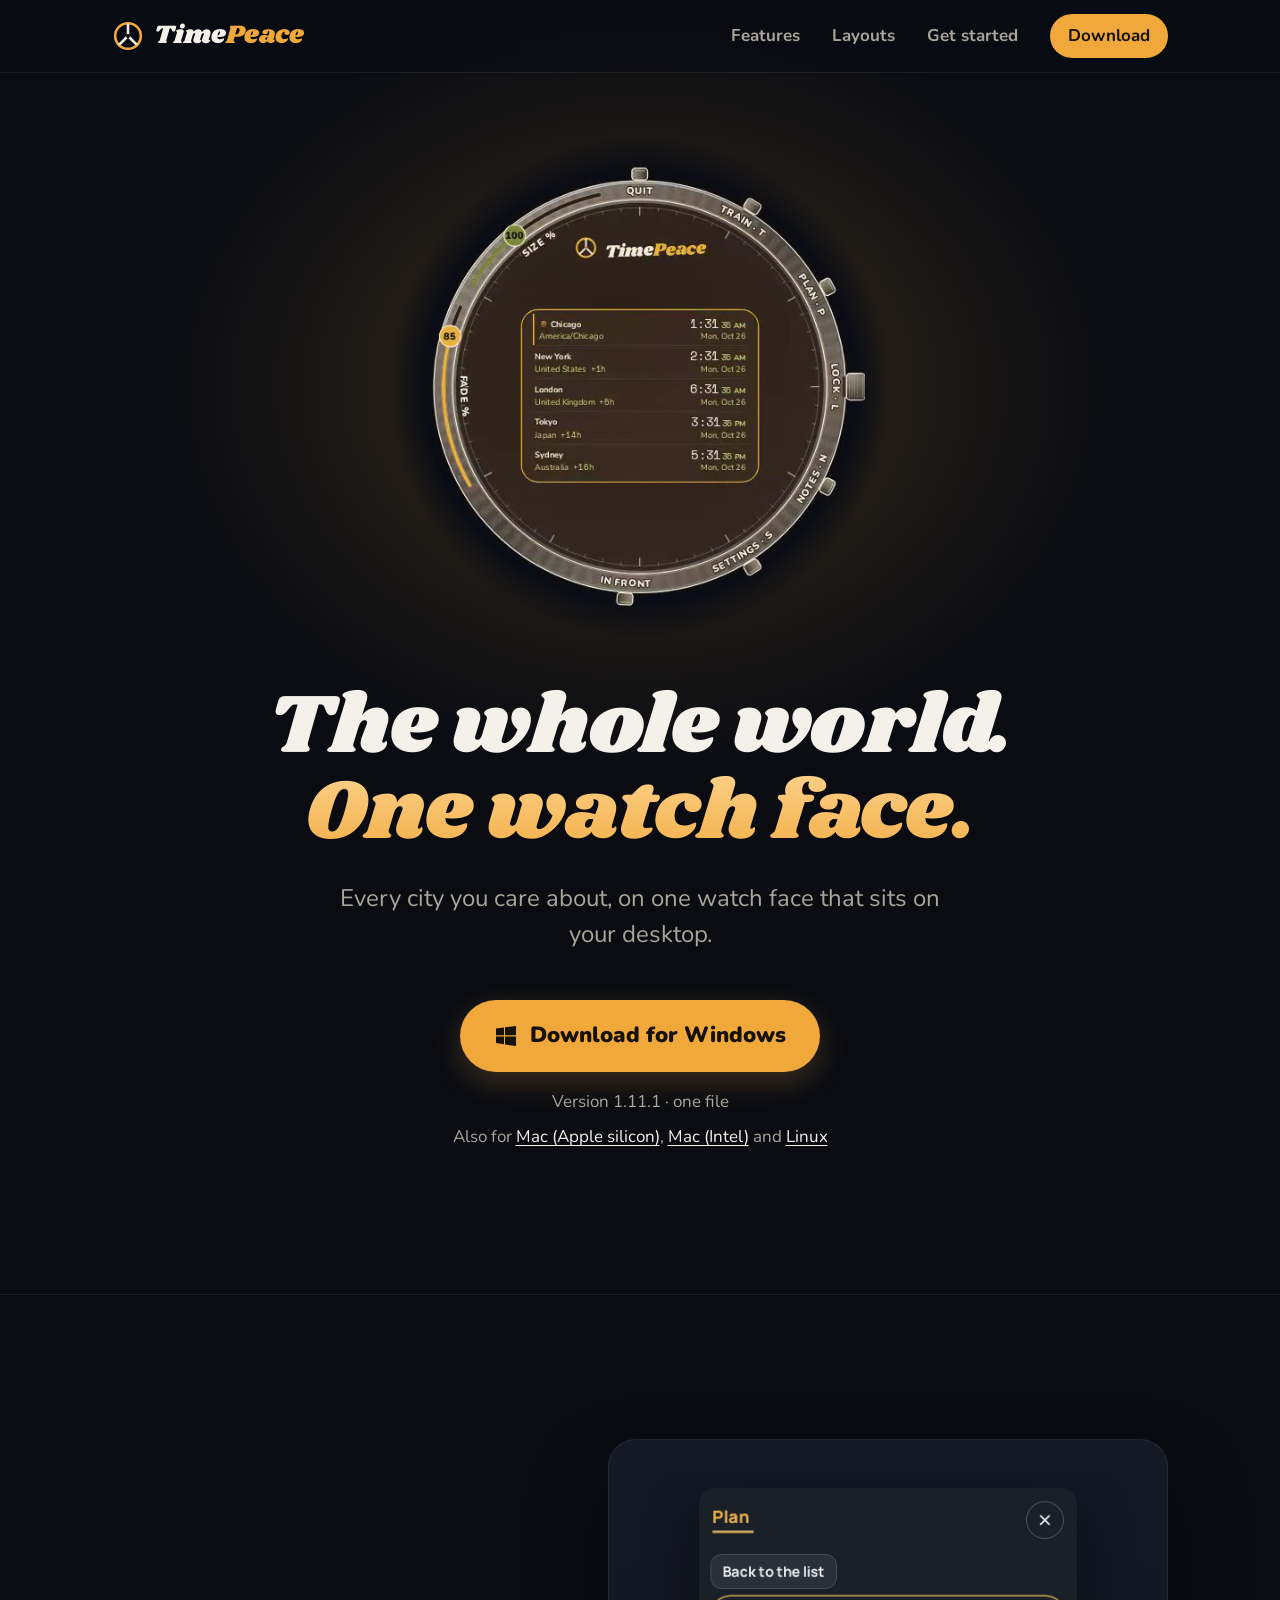
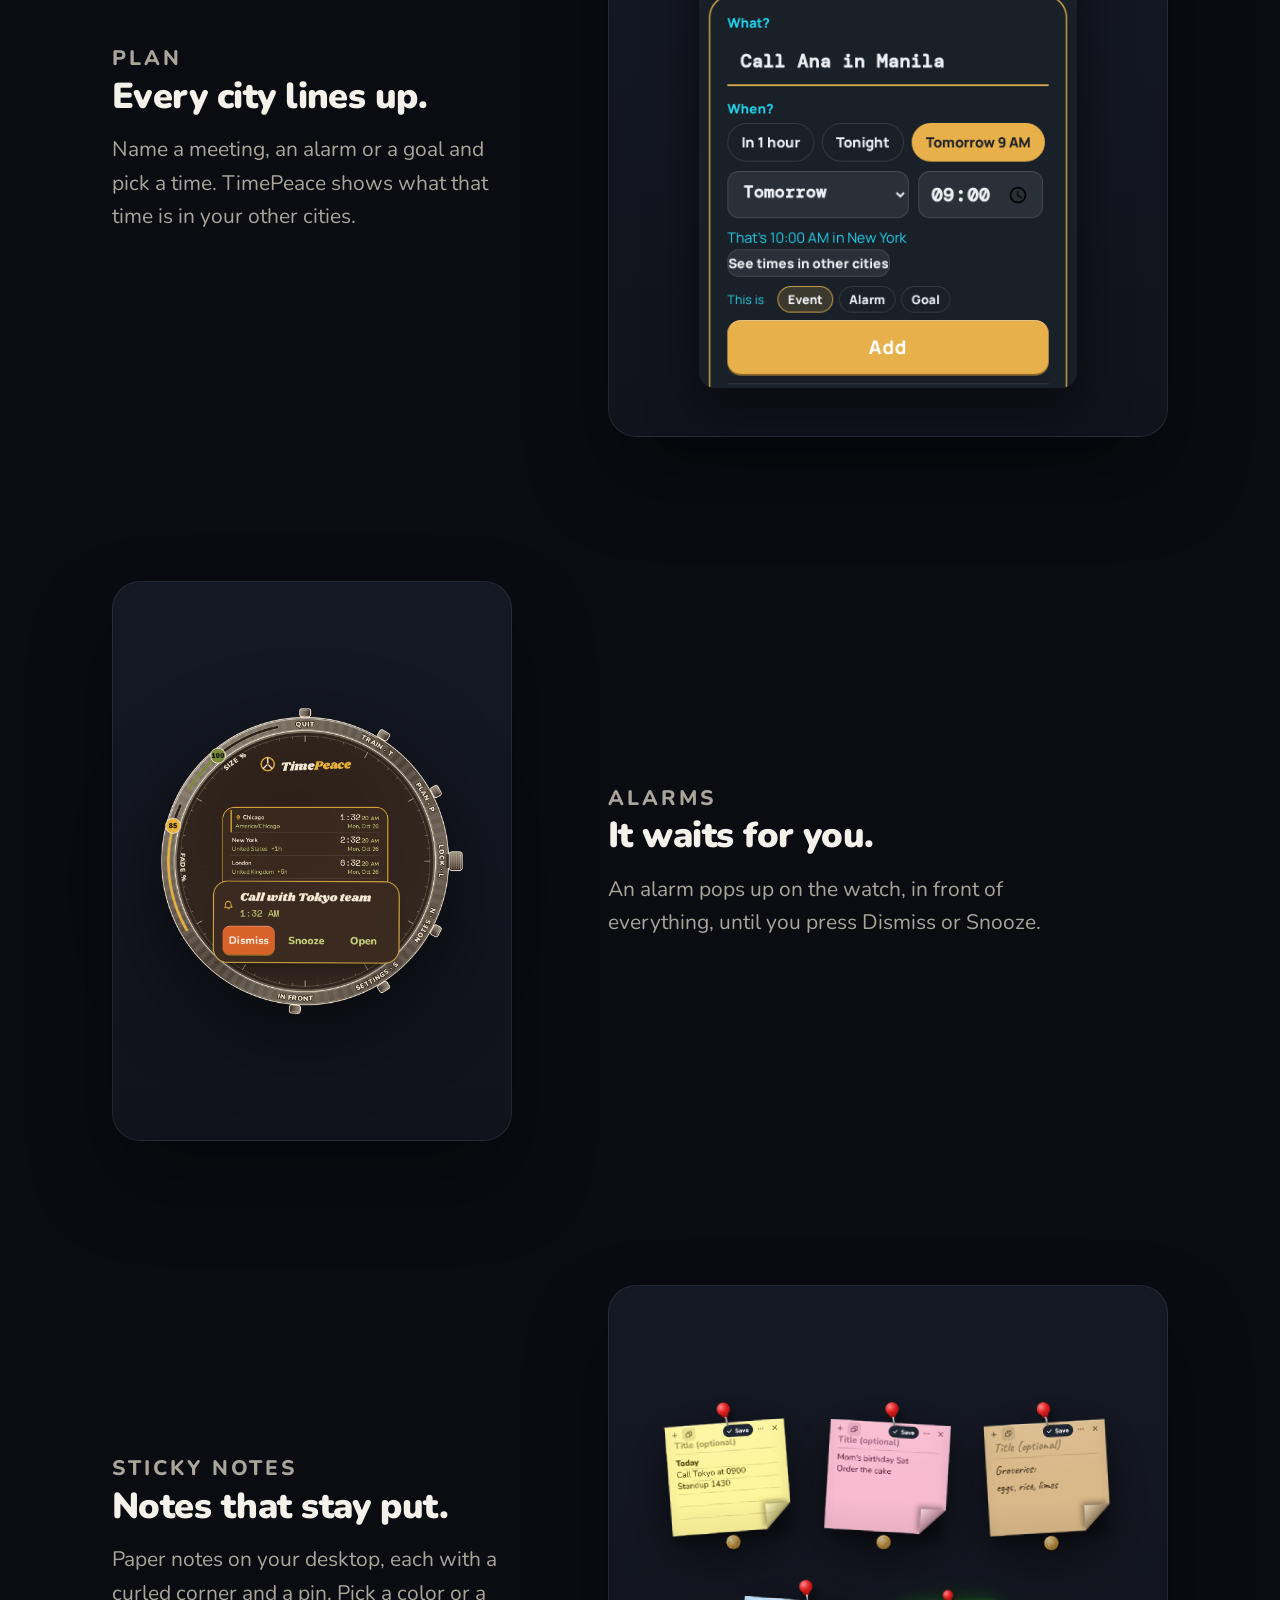
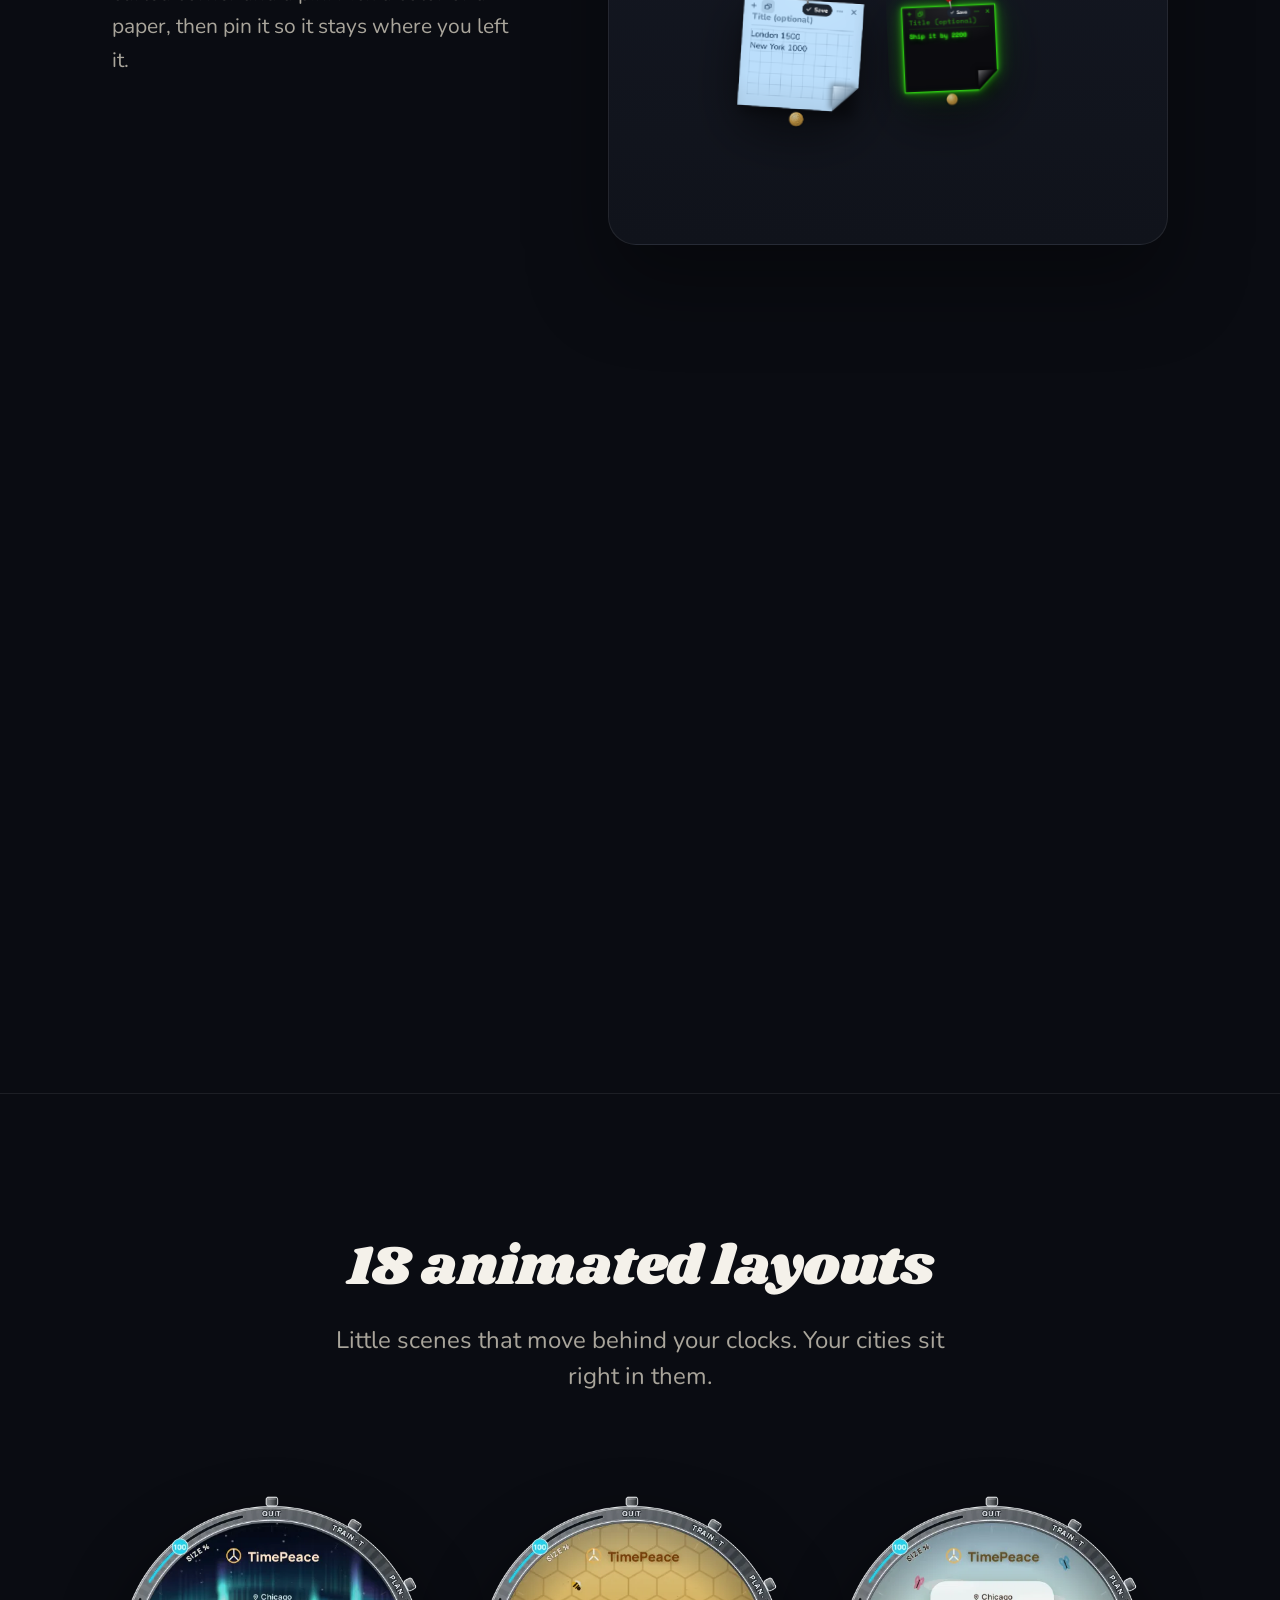
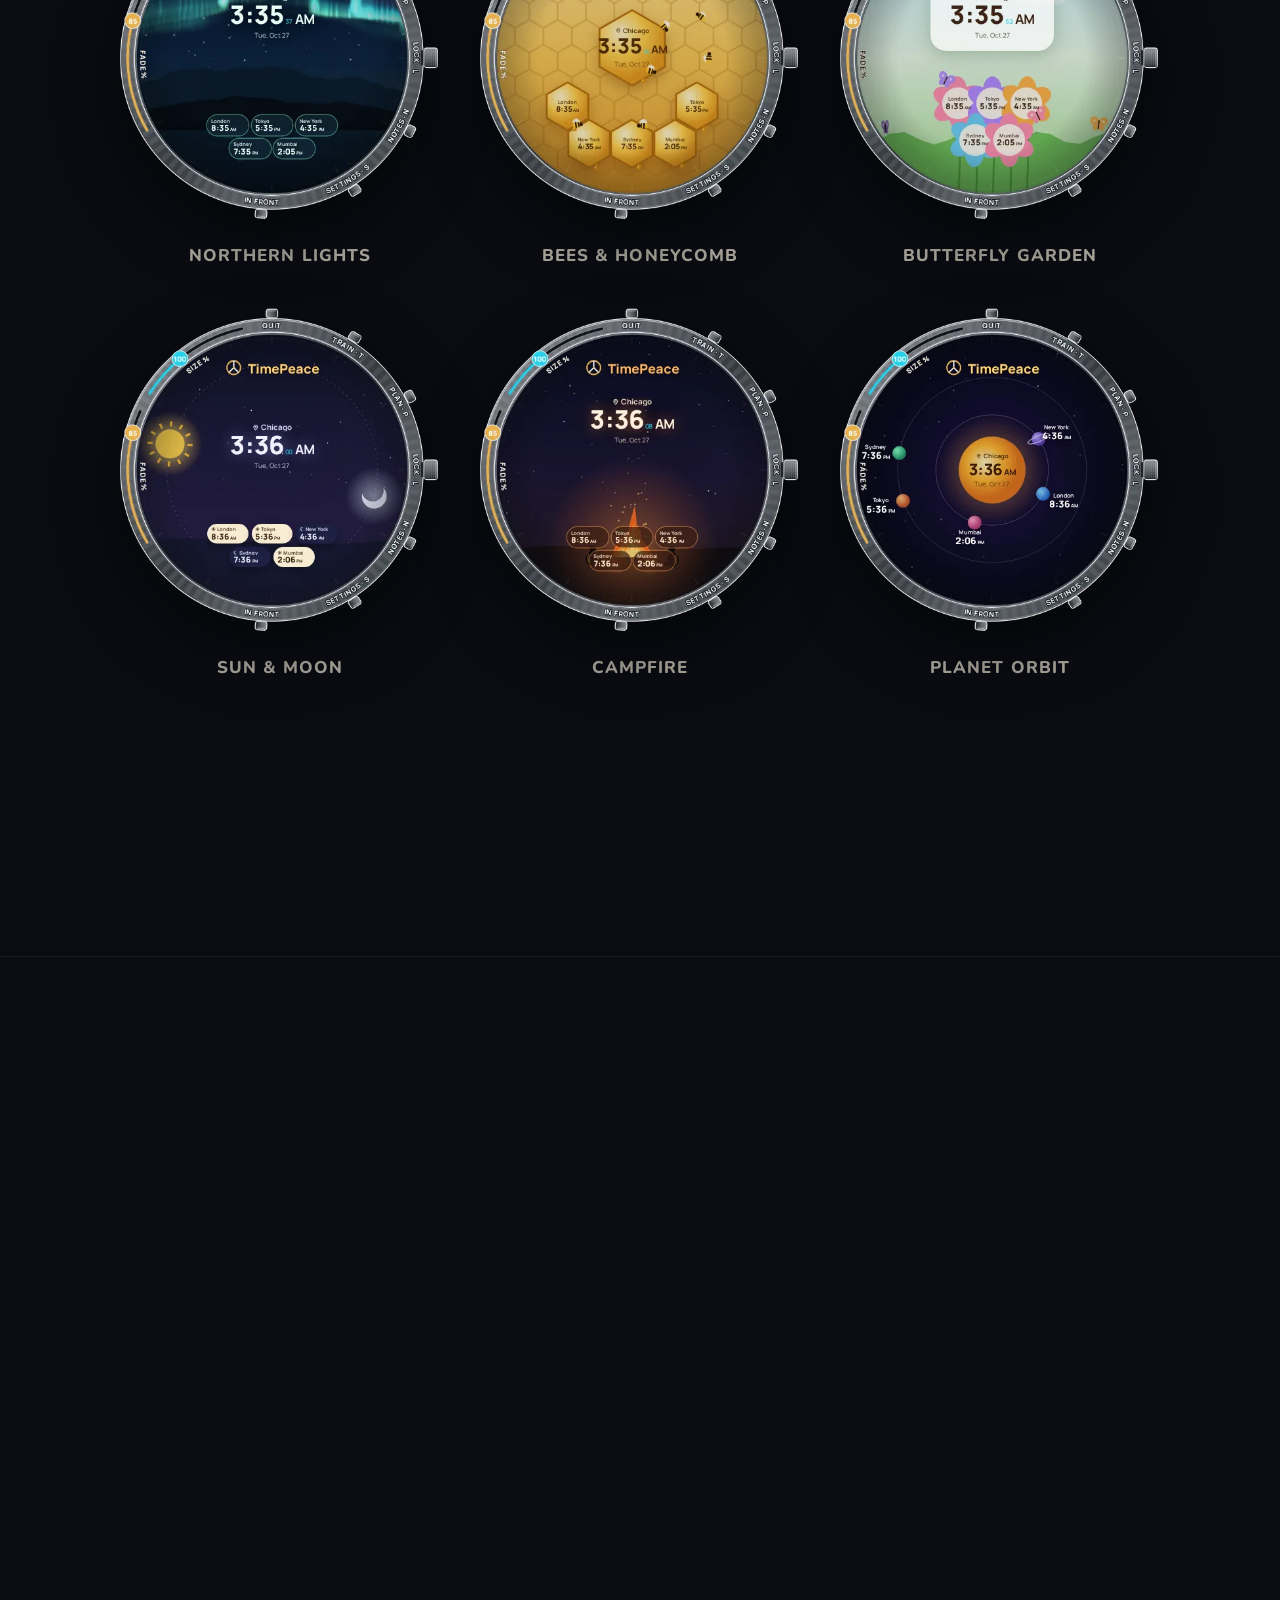
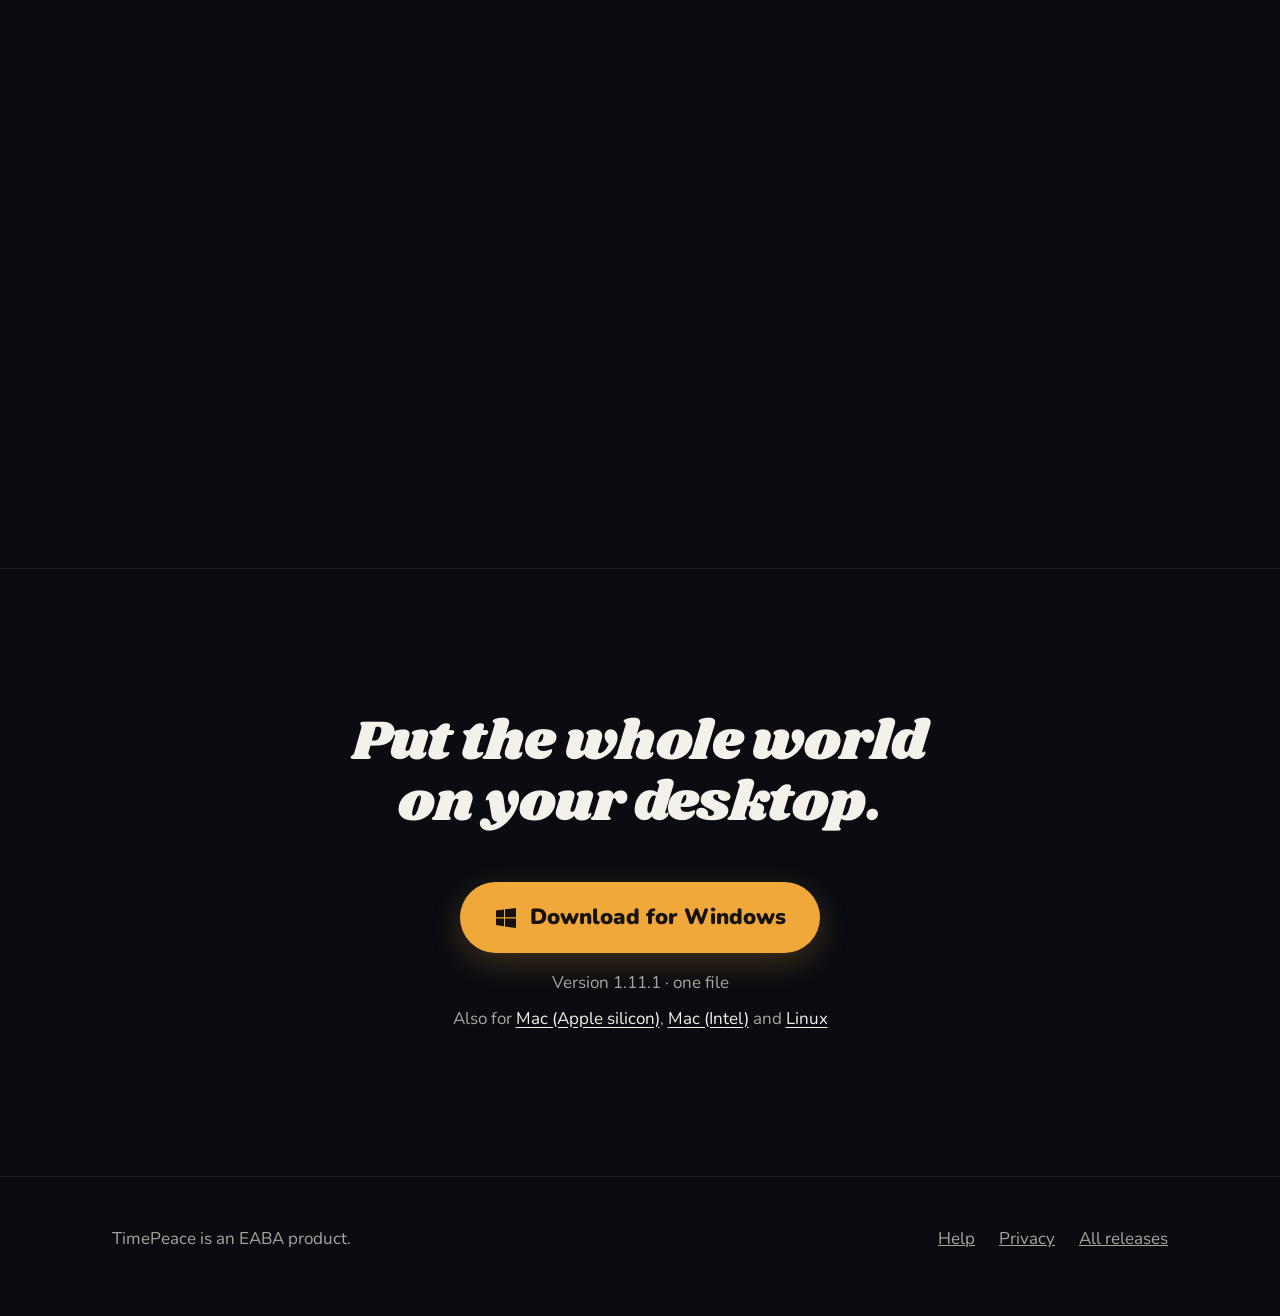
==== commit 902511fa: "Landing page for v1.11.1" ====
--- a/index.html
+++ b/index.html
@@ -1,298 +1,91 @@
-<!DOCTYPE html>
-<html lang="en">
-<head>
-<meta charset="UTF-8">
-<meta name="viewport" content="width=device-width, initial-scale=1">
-<title>TimePeace</title>
-<meta name="description" content="TimePeace: a world clock, military time trainer, meeting finder, and sticky notes that live on your desktop. An EABA product.">
-<style>
-  @font-face { font-family: 'Shrikhand'; font-weight: 400; font-display: swap; src: url('fonts/Shrikhand-400.woff2') format('woff2'); }
-  @font-face { font-family: 'Nunito'; font-weight: 200 1000; font-display: swap; src: url('fonts/Nunito-variable.woff2') format('woff2'); }
-  :root {
-    --bg: #f4e9d3; --card: #fbf4e4; --line: #d9c9a8; --text: #3b2a20; --soft: #5f6c2b; --accent: #d9622b; --gold: #e8b23a; --olive: #7c8b3a; --node: #fffaf0;
-  }
-  * { box-sizing: border-box; }
-  html { scroll-behavior: smooth; }
-  body { margin: 0; background: var(--bg); color: var(--text); font: 16px/1.6 'Nunito', 'Segoe UI', system-ui, sans-serif; }
-  body::before { content: ''; position: fixed; inset: 0; z-index: -1; background:
-    radial-gradient(circle at 12% 8%, rgba(232, 178, 58, 0.35), transparent 38%),
-    radial-gradient(circle at 88% 20%, rgba(217, 98, 43, 0.22), transparent 40%),
-    radial-gradient(circle at 70% 95%, rgba(124, 139, 58, 0.25), transparent 45%); }
-  main { max-width: 1000px; margin: 0 auto; padding: 28px 20px 60px; }
-  .wordmark { font-family: 'Shrikhand', Georgia, serif; font-weight: 400; color: var(--accent); letter-spacing: 0.01em; margin: 0; line-height: 1.05; }
-  .wordmark .peace { color: var(--gold); }
-  h1.wordmark { font-size: 58px; }
-  h2 { font-family: 'Shrikhand', Georgia, serif; font-weight: 400; font-size: 30px; color: var(--accent); margin: 48px 0 12px; }
-  h3 { font-size: 19px; margin: 22px 0 8px; color: var(--text); }
-  h4 { font-size: 15px; margin: 14px 0 4px; color: var(--soft); text-transform: uppercase; letter-spacing: 0.06em; }
-  p { margin: 8px 0; }
-  a { color: var(--accent); }
-  .mark { vertical-align: -6px; margin-right: 6px; }
-  header { display: grid; grid-template-columns: 1fr; gap: 20px; align-items: center; }
-  @media (min-width: 760px) { header { grid-template-columns: 1.15fr 1fr; } }
-  .lead { font-size: 19px; color: var(--text); }
-  .meta { color: var(--soft); font-size: 14.5px; font-weight: 600; }
-  .shot { width: 100%; max-width: 440px; margin: 0 auto; display: block; filter: drop-shadow(0 18px 34px rgba(59, 42, 32, 0.28)); }
-  nav.toc { display: flex; flex-wrap: wrap; gap: 8px; margin: 20px 0 0; }
-  nav.toc a { text-decoration: none; background: var(--card); border: 1px solid var(--line); color: var(--text); border-radius: 999px; padding: 6px 14px; font-size: 14px; font-weight: 700; }
-  nav.toc a:hover { border-color: var(--accent); color: var(--accent); }
-  .downloads { display: grid; gap: 12px; grid-template-columns: repeat(auto-fit, minmax(220px, 1fr)); margin: 16px 0 6px; }
-  .btn { display: block; padding: 14px 16px; border-radius: 16px; background: var(--accent); border: 2px solid var(--accent); color: #fff7e8; text-decoration: none; box-shadow: 0 6px 0 #a8461a; transition: transform 0.08s; }
-  .btn:active { transform: translateY(3px); box-shadow: 0 3px 0 #a8461a; }
-  .btn strong { display: block; font-size: 18px; }
-  .btn span { font-size: 13.5px; opacity: 0.9; }
-  .card { background: var(--card); border: 1px solid var(--line); border-radius: 18px; padding: 18px 20px; box-shadow: 0 2px 0 rgba(59, 42, 32, 0.06); }
-  .card + .card { margin-top: 14px; }
-  ul, ol { padding-left: 20px; margin: 6px 0; }
-  li { margin: 4px 0; }
-  table { width: 100%; border-collapse: collapse; margin: 8px 0; }
-  td, th { text-align: left; vertical-align: top; padding: 10px 8px; border-top: 1px solid var(--line); }
-  th { color: var(--soft); font-size: 13px; text-transform: uppercase; letter-spacing: 0.06em; border-top: 0; }
-  td.ic { width: 64px; white-space: nowrap; }
-  td.nm { width: 150px; font-weight: 800; }
-  .node { display: inline-grid; place-items: center; width: 40px; height: 40px; border-radius: 50%; background: var(--node); border: 2px solid var(--text); color: var(--text); box-shadow: 0 2px 4px rgba(59, 42, 32, 0.25); }
-  .node.hot { background: var(--accent); border-color: var(--accent); color: #fff7e8; }
-  .node.small { width: 32px; height: 32px; }
-  .node.pin { background: #d7263d; border-color: #9c1526; box-shadow: inset 0 -4px 0 rgba(0, 0, 0, 0.2), 0 2px 4px rgba(0, 0, 0, 0.3); }
-  .arc { display: inline-block; width: 40px; height: 40px; }
-  .letter { font-family: Georgia, serif; font-size: 18px; font-weight: 700; }
-  kbd { font: 13px/1 'Nunito', system-ui, sans-serif; font-weight: 800; background: #fff; border: 1px solid var(--line); border-bottom-width: 3px; border-radius: 6px; padding: 3px 7px; color: var(--text); }
-  .keys { display: grid; grid-template-columns: repeat(auto-fill, minmax(230px, 1fr)); gap: 8px 18px; }
-  .tip { background: rgba(232, 178, 58, 0.22); border-left: 4px solid var(--gold); padding: 10px 14px; border-radius: 0 12px 12px 0; margin: 12px 0; }
-  .two { display: grid; gap: 14px; grid-template-columns: 1fr; }
-  @media (min-width: 760px) { .two { grid-template-columns: 1fr 1fr; } }
-  .notes h4:first-child { margin-top: 0; }
-  code { background: rgba(59, 42, 32, 0.08); padding: 1px 6px; border-radius: 6px; font-size: 14px; }
-  details.fold { background: var(--card); border: 1px solid var(--line); border-radius: 14px; padding: 0 18px; margin: 8px 0; }
-  details.fold > summary { cursor: pointer; list-style: none; padding: 14px 0; font-size: 17px; font-weight: 800; display: flex; align-items: center; gap: 10px; flex-wrap: wrap; }
-  details.fold > summary::-webkit-details-marker { display: none; }
-  details.fold > summary::before { content: ""; width: 9px; height: 9px; border-right: 2px solid var(--accent); border-bottom: 2px solid var(--accent); transform: rotate(-45deg); transition: transform 0.15s; flex: 0 0 auto; }
-  details.fold[open] > summary::before { transform: rotate(45deg); }
-  details.fold > summary small { font-weight: 600; color: var(--soft); font-size: 14px; }
-  details.fold > .body { padding: 0 0 16px; }
-  .strip { display: flex; flex-wrap: wrap; gap: 8px 18px; font-size: 14.5px; color: var(--soft); font-weight: 600; margin: 10px 0 0; }
-  .strip a { color: var(--accent); }
-  .quick { display: grid; gap: 8px; grid-template-columns: repeat(auto-fit, minmax(200px, 1fr)); margin: 14px 0 4px; }
-  .quick div { background: var(--card); border: 1px solid var(--line); border-radius: 14px; padding: 12px 14px; font-size: 14.5px; }
-  .quick strong { display: block; font-size: 15px; margin-bottom: 2px; }
-  footer { margin-top: 44px; color: var(--soft); font-size: 14px; border-top: 2px solid var(--line); padding-top: 18px; }
-</style>
-</head>
-<body>
+<!doctype html><html lang="en"><head><meta charset="utf-8"><meta name="viewport" content="width=device-width,initial-scale=1"><title>TimePeace</title><style>
+@font-face{font-family:Nunito;src:url(fonts/Nunito-variable.woff2) format("woff2");font-weight:200 1000}
+@font-face{font-family:Shrikhand;src:url(fonts/Shrikhand-400.woff2) format("woff2")}
+:root{--bg:#0a0c12;--surface:#12151e;--line:rgba(255,255,255,.08);--ink:#f4f1ea;--muted:#a9a59b;--accent:#f0a83a;--on:#16110a;
+--s1:8px;--s2:16px;--s3:24px;--s4:32px;--s5:48px;--s6:64px;--s7:96px;--s8:144px;--max:1120px;--r:28px}
+*{box-sizing:border-box}html{-webkit-text-size-adjust:100%;scroll-behavior:smooth}
+body{margin:0;overflow-x:clip;background:var(--bg);color:var(--ink);font:400 20px/1.6 Nunito,system-ui,sans-serif;-webkit-font-smoothing:antialiased}
+img,video{display:block;max-width:100%}a{color:inherit}
+.wrap{max-width:var(--max);margin:0 auto;padding:0 var(--s4)}
+h1,h2{font-family:Shrikhand,Georgia,serif;font-weight:400;letter-spacing:-.01em;margin:0}
+h1{font-size:84px;line-height:1.02}h2{font-size:56px;line-height:1.08}
+h3{font-size:36px;line-height:1.15;font-weight:900;letter-spacing:-.015em;margin:0 0 var(--s2)}
+.lead{font-size:24px;line-height:1.5;color:var(--muted);margin:var(--s3) auto 0;max-width:620px}
+.eyebrow{font-size:17px;font-weight:800;letter-spacing:.14em;text-transform:uppercase;color:var(--accent);margin:0 0 var(--s2)}
+/* nav */
+.nav{position:sticky;top:0;z-index:5;background:rgba(10,12,18,.72);backdrop-filter:saturate(1.4) blur(14px);-webkit-backdrop-filter:saturate(1.4) blur(14px);border-bottom:1px solid var(--line)}
+.nav .wrap{display:flex;align-items:center;justify-content:space-between;height:72px}
+.brand{display:flex;align-items:center;gap:0;font-family:Shrikhand,Georgia,serif;font-size:26px;text-decoration:none}.brand .mark{width:32px;height:32px;margin-right:10px}.brand b{font-weight:400;color:var(--accent)}
+.nav nav{display:flex;align-items:center;gap:var(--s4);font-size:17px;font-weight:700}.nav nav a{text-decoration:none;color:var(--muted)}.nav nav a.pill{color:var(--on);background:var(--accent);padding:8px 18px;border-radius:999px}
+/* hero */
+.hero{position:relative;text-align:center;padding-top:var(--s6);padding-bottom:var(--s8)}
+.hero .wv{position:relative;width:100%;max-width:500px;aspect-ratio:1/1;margin:0 auto var(--s5)}.hero .wv::before{content:"";position:absolute;left:50%;top:50%;width:196%;height:156%;transform:translate(-50%,-50%);background:radial-gradient(closest-side,rgba(240,168,58,.20),transparent);pointer-events:none}
+.hero>*{position:relative}
+.hero .w{position:relative;display:block;width:100%;height:100%;object-fit:contain;margin:0;-webkit-mask-image:radial-gradient(closest-side,#000 86%,transparent);mask-image:radial-gradient(closest-side,#000 86%,transparent)}
+h1 .g{background:linear-gradient(180deg,#ffd796,#f0a83a);-webkit-background-clip:text;background-clip:text;color:transparent}
+.cta{margin-top:var(--s5);display:flex;flex-direction:column;align-items:center}
+.btn{display:inline-flex;align-items:center;gap:12px;background:var(--accent);color:var(--on);font-weight:900;font-size:22px;padding:18px 34px;border-radius:999px;text-decoration:none;box-shadow:0 10px 30px rgba(240,168,58,.22);transition:transform .2s,box-shadow .2s}.btn:hover{transform:translateY(-2px);box-shadow:0 14px 40px rgba(240,168,58,.32)}
+.meta{margin:var(--s2) 0 0;font-size:17px;color:var(--muted)}.alt{margin:var(--s1) 0 0;font-size:17px;color:var(--muted)}.alt a{color:var(--ink);text-underline-offset:3px}
+/* sections */
+section{padding:var(--s8) 0;border-top:1px solid var(--line)}
+.head{text-align:center;margin-bottom:var(--s7)}
+.row{display:grid;grid-template-columns:5fr 7fr;gap:var(--s7);align-items:center}.row+.row{margin-top:var(--s8)}
+.row.flip .copy{order:2}.row.wide{grid-template-columns:7fr 5fr}.frame .shot.land{max-height:none;width:100%}
+.copy p{margin:0;color:var(--muted);font-size:21px;max-width:440px}
+.frame{background:linear-gradient(180deg,#151925,#10131b);border:1px solid var(--line);border-radius:var(--r);padding:var(--s5);display:flex;justify-content:center;align-items:center;min-height:560px;box-shadow:0 40px 80px rgba(0,0,0,.35)}
+.frame>img{max-height:500px;width:auto;border-radius:16px}
+.frame .shot{box-shadow:0 20px 50px rgba(0,0,0,.5)}
+.frame .free{max-height:440px;filter:drop-shadow(0 24px 40px rgba(0,0,0,.55))}
+.board{display:grid;grid-template-columns:repeat(3,1fr);gap:var(--s3) var(--s2);width:100%;max-width:520px}
+.board img{width:100%;filter:drop-shadow(0 18px 24px rgba(0,0,0,.5))}
+.board img:nth-child(odd){transform:rotate(-2.5deg)}.board img:nth-child(even){transform:rotate(2deg)}
+.board img:nth-child(4){grid-column:1/2;margin-left:50%}.board img:nth-child(5){grid-column:2/3;margin-left:50%}
+/* animated layouts */
+.anim{display:grid;grid-template-columns:repeat(3,1fr);gap:var(--s4) var(--s3);margin:0;padding:0;list-style:none}
+.anim li{text-align:center}.anim img{width:100%;height:auto;filter:drop-shadow(0 24px 30px rgba(0,0,0,.55))}
+.anim span{display:block;margin-top:var(--s2);font-size:17px;font-weight:800;letter-spacing:.06em;color:var(--muted)}
+.note{max-width:620px;margin:var(--s6) auto 0;text-align:center;color:var(--muted);font-size:21px}.note b{color:var(--ink)}
+/* steps */
+.steps{display:grid;grid-template-columns:repeat(3,1fr);gap:var(--s3);list-style:none;margin:0;padding:0;counter-reset:s}
+.steps li{background:var(--surface);border:1px solid var(--line);border-radius:var(--r);padding:var(--s5) var(--s4)}
+.steps li::before{counter-increment:s;content:counter(s);display:grid;place-items:center;width:44px;height:44px;border-radius:50%;border:1.5px solid var(--accent);color:var(--accent);font-weight:900;font-size:20px;margin-bottom:var(--s3)}
+.steps h3{font-size:26px;margin-bottom:var(--s1)}.steps p{margin:0;color:var(--muted)}.steps b{color:var(--ink)}
+.safe{margin-top:var(--s3);display:grid;grid-template-columns:5fr 7fr;gap:var(--s7);background:var(--surface);border:1px solid var(--line);border-radius:var(--r);padding:var(--s5)}
+.safe h3{font-size:26px;margin:0}.safe ul{margin:0;padding:0;list-style:none;color:var(--muted)}.safe li{padding:12px 0;border-top:1px solid var(--line)}.safe li:first-child{border-top:0;padding-top:0}
+/* closing */
+.close{text-align:center;position:relative;overflow:hidden}.close .lead{margin-top:var(--s2)}
+.foot{border-top:1px solid var(--line);padding:var(--s5) 0 var(--s6);font-size:17px;color:var(--muted)}.foot .wrap{display:flex;justify-content:space-between;gap:var(--s4);flex-wrap:wrap}.foot nav a{margin-left:var(--s3)}
+/* reveal */
+.rv{opacity:0;transform:translateY(28px);transition:opacity .8s cubic-bezier(.2,.7,.2,1),transform .8s cubic-bezier(.2,.7,.2,1)}.rv.in{opacity:1;transform:none}
+@media (prefers-reduced-motion:reduce){.rv{opacity:1;transform:none;transition:none}html{scroll-behavior:auto}}
+@media (max-width:860px){
+ body{font-size:18px}.wrap{padding:0 var(--s3)}h1{font-size:40px}h2{font-size:38px}h3{font-size:28px}.lead{font-size:20px;margin-top:var(--s2)}
+ .nav .wrap{height:60px}.nav nav a:not(.pill){display:none}.brand{font-size:22px}.brand .mark{width:28px;height:28px}.nav nav a.pill{padding:6px 14px;font-size:16px}
+ .hero{padding-top:var(--s4);padding-bottom:var(--s7)}.hero .wv{max-width:250px;margin-bottom:var(--s3)}.hero .wv::before{width:156vw;height:192%}.cta{margin-top:var(--s4)}.btn{width:100%;justify-content:center;font-size:20px}
+ section{padding:var(--s7) 0}.head{margin-bottom:var(--s5)}
+ .row,.row.flip,.row.wide{grid-template-columns:minmax(0,1fr);gap:var(--s4)}.row.flip .copy{order:0}.row+.row{margin-top:var(--s7)}.copy p{font-size:18px}
+ .frame{min-height:0;padding:var(--s3)}.frame>img{max-height:440px}.frame .free{max-height:none;width:100%}
+ .anim{grid-template-columns:repeat(2,1fr);gap:var(--s3) var(--s2)}.anim span{font-size:15px;margin-top:var(--s1)}.note{margin-top:var(--s5);font-size:18px}
+ .steps{grid-template-columns:1fr}.steps li{padding:var(--s4)}.safe{grid-template-columns:1fr;gap:var(--s3);padding:var(--s4)}
+ .foot .wrap{flex-direction:column}.foot nav a{margin:0 var(--s3) 0 0}}
+</style></head><body>
+<header class="nav"><div class="wrap"><a class="brand" href="#"><svg class="mark" viewBox="0 0 100 100" aria-hidden="true"><circle cx="50" cy="50" r="40" fill="none" stroke="var(--accent)" stroke-width="8"/><path d="M50 50V14M50 50L75.5 75.5M50 50L24.5 75.5" fill="none" stroke="var(--ink)" stroke-width="8" stroke-linecap="round"/><circle cx="50" cy="50" r="6" fill="var(--gold)"/></svg>Time<b>Peace</b></a><nav><a href="#features">Features</a><a href="#layouts">Layouts</a><a href="#start">Get started</a><a class="pill" href="#get">Download</a></nav></div></header>
 <main>
-  <header>
-    <div>
-      <h1 class="wordmark"><svg class="mark" width="46" height="46" viewBox="0 0 100 100" aria-hidden="true"><circle cx="50" cy="50" r="40" fill="none" stroke="#d9622b" stroke-width="8"/><path d="M50 50V14M50 50L75.5 75.5M50 50L24.5 75.5" fill="none" stroke="#3b2a20" stroke-width="8" stroke-linecap="round" stroke-linejoin="round"/><circle cx="50" cy="50" r="6" fill="#e8b23a"/></svg>Time<span class="peace">Peace</span></h1>
-      <p class="lead">A world clock that lives on your desktop, with a military time trainer, a meeting finder, and sticky notes that pin anywhere.</p>
-      <p class="meta">Version 1.9.3, released 2026-09-27. Windows, macOS, Linux. An EABA product.</p>
-      <p class="hint">Already have TimePeace? Download and run the new file: it offers to replace your old one and keeps your cities, looks and notes.</p>
-      <div class="downloads" style="margin-top:14px">
-        <a class="btn" href="https://github.com/PythonDeuce/TimePeace-app/releases/latest/download/TimePeace-windows.exe"><strong>Windows</strong><span>one file, no installer</span></a>
-        <a class="btn" href="https://github.com/PythonDeuce/TimePeace-app/releases/latest/download/TimePeace-macos-arm64.zip"><strong>Mac, Apple silicon</strong><span>M1 and later</span></a>
-        <a class="btn" href="https://github.com/PythonDeuce/TimePeace-app/releases/latest/download/TimePeace-macos-intel.zip"><strong>Mac, Intel</strong><span>older Intel Macs</span></a>
-        <a class="btn" href="https://github.com/PythonDeuce/TimePeace-app/releases/latest/download/TimePeace-linux"><strong>Linux</strong><span>mark executable, run</span></a>
-      </div>
-      <p class="strip"><span>Not signed yet: Windows asks once ("More info", "Run anyway"), Mac wants right click, Open.</span><a href="#blocked">Download blocked?</a><a href="https://github.com/PythonDeuce/TimePeace-app/releases/latest/download/TimePeace-windows-folder.zip">Windows folder version</a><a href="https://github.com/PythonDeuce/TimePeace-app/releases">All releases</a></p>
-    </div>
-    <img class="shot" src="hero.png" alt="The TimePeace disc in the Woodstock theme showing New York, London, Tokyo, and Sydney, with the tool buttons on its rim" width="608" height="608">
-  </header>
-
-  <div class="quick">
-    <div><strong>Clocks</strong>Any cities, 12 or 24 hour, eighteen designs inside the disc, fifteen themes.</div>
-    <div><strong>Lock</strong>Fades the disc to the level you choose and lets clicks pass through to what is behind.</div>
-    <div><strong>Train, Plan</strong>A military time quiz with the conversion chart beside it, and Plan: meetings across cities, alarms, and goals with reminders that fire.</div>
-    <div><strong>Sticky notes</strong>Rich text, checklists, a pen, and a red pin that fixes a note in place.</div>
-  </div>
-
-  <details class="fold" id="blocked">
-    <summary>Download blocked or a virus warning on Windows <small>a false alarm, here is how to let it through</small></summary>
-    <div class="body">
-      <p>Some antivirus programs flag new unsigned apps that few people have downloaded yet. The quickest way around it is the <a href="https://github.com/PythonDeuce/TimePeace-app/releases/latest/download/TimePeace-windows-folder.zip">Windows folder version</a>: unzip it anywhere and run TimePeace.exe inside; scanners rarely object to it. Or let the single file through yourself:</p>
-      <ol>
-        <li>Click Start, type <strong>Windows Security</strong>, open it, then <strong>Virus &amp; threat protection</strong>, then <strong>Protection history</strong>.</li>
-        <li>Find <strong>TimePeace-windows.exe</strong>, click it, then <strong>Actions</strong>, then <strong>Allow</strong> (or Restore).</li>
-        <li>Download the Windows file from this page again, open it, and choose <strong>More info</strong>, then <strong>Run anyway</strong>.</li>
-      </ol>
-      <p>With McAfee, Norton, Avast, or another product: open it, find Quarantine or History, restore or allow TimePeace, then do step 3. Linux needs WebKitGTK (<code>gir1.2-webkit2-4.1</code>) and a compositing window manager. Not sure which Mac you have? Apple menu, About This Mac.</p>
-    </div>
-  </details>
-
-  <h2 id="guide">How to use</h2>
-  <p class="meta">Drag the disc from anywhere on its face. Everything else is a button on the rim; the four tools are pills that carry their name. Open a section for the details.</p>
-
-  <details class="fold" open>
-    <summary>Buttons on the rim <small>lock, notes, settings, plan, train, in front or behind, quit</small></summary>
-    <div class="body">
-    <table>
-      <tr><th>Icon</th><th>Name</th><th>What it does</th></tr>
-      <tr><td class="ic"><span class="node hot"><svg width="18" height="18" viewBox="0 0 24 24" fill="none" stroke="currentColor" stroke-width="2.2" stroke-linecap="round" stroke-linejoin="round"><rect x="4" y="11" width="16" height="10" rx="2"/><path d="M8 11V7a4 4 0 0 1 7.5-2"/></svg></span></td><td class="nm">Lock <kbd>L</kbd></td><td>The orange button at 3 o'clock. Locks the disc in place: the tool buttons hide, the disc fades to the level you chose, and clicks pass straight through it to whatever is behind. The lock, the Notes and In front buttons, and both meters stay faintly visible and keep working; press the lock again to unlock. Locking also closes any open window.</td></tr>
-      <tr><td class="ic"><span class="node"><svg width="18" height="18" viewBox="0 0 24 24" fill="none" stroke="currentColor" stroke-width="2" stroke-linecap="round" stroke-linejoin="round"><path d="M4 4h16v10l-6 6H4z"/><path d="M14 20v-6h6"/><path d="M8 9h8M8 13h5"/></svg></span></td><td class="nm">Notes <kbd>N</kbd></td><td>Opens a new sticky note in its own window. It stays reachable while the disc is locked. See <a href="#notes">Sticky notes</a>.</td></tr>
-      <tr><td class="ic"><span class="node"><svg width="18" height="18" viewBox="0 0 24 24" fill="none" stroke="currentColor" stroke-width="2" stroke-linecap="round"><rect x="3" y="4" width="18" height="16" rx="2"/><path d="M3 10h18M9 4v16"/></svg></span></td><td class="nm">Chart <kbd>C</kbd></td><td>The military time chart, every hour from 12 AM to 11 PM beside its 24 hour form, with the rule of thumb: before 1 PM the numbers match, from 1 PM on add 12, midnight is 0000 and noon is 1200.</td></tr>
-      <tr><td class="ic"><span class="node"><svg width="18" height="18" viewBox="0 0 24 24" fill="none" stroke="currentColor" stroke-width="2" stroke-linecap="round" stroke-linejoin="round"><circle cx="12" cy="12" r="3"/><path d="M19.4 15a1.65 1.65 0 0 0 .33 1.82l.06.06a2 2 0 1 1-2.83 2.83l-.06-.06a1.65 1.65 0 0 0-1.82-.33 1.65 1.65 0 0 0-1 1.51V21a2 2 0 1 1-4 0v-.09a1.65 1.65 0 0 0-1-1.51 1.65 1.65 0 0 0-1.82.33l-.06.06a2 2 0 1 1-2.83-2.83l.06-.06a1.65 1.65 0 0 0 .33-1.82 1.65 1.65 0 0 0-1.51-1H3a2 2 0 1 1 0-4h.09a1.65 1.65 0 0 0 1.51-1 1.65 1.65 0 0 0-.33-1.82l-.06-.06a2 2 0 1 1 2.83-2.83l.06.06a1.65 1.65 0 0 0 1.82.33H9a1.65 1.65 0 0 0 1-1.51V3a2 2 0 1 1 4 0v.09a1.65 1.65 0 0 0 1 1.51 1.65 1.65 0 0 0 1.82-.33l.06-.06a2 2 0 1 1 2.83 2.83l-.06.06a1.65 1.65 0 0 0-.33 1.82V9a1.65 1.65 0 0 0 1.51 1H21a2 2 0 1 1 0 4h-.09a1.65 1.65 0 0 0-1.51 1z"/></svg></span></td><td class="nm">Settings <kbd>S</kbd></td><td>Opens Settings in a compact window beside the disc. Every change shows on the clock as you make it. A small red dot pulses on this button when a newer TimePeace is out; Settings, About has the download link. See <a href="#settings">Settings</a>.</td></tr>
-      <tr><td class="ic"><span class="node"><svg width="18" height="18" viewBox="0 0 24 24" fill="none" stroke="currentColor" stroke-width="2" stroke-linecap="round" stroke-linejoin="round"><rect x="3" y="5" width="18" height="16" rx="2"/><path d="M3 10h18M8 3v4M16 3v4"/><circle cx="12" cy="15.5" r="1.5" fill="currentColor" stroke="none"/></svg></span></td><td class="nm">Plan <kbd>P</kbd></td><td>Meetings, alarms and goals on one screen. Every city lines up on a 24 hour grid with working hours shaded, a line at now and stars where the most cities are awake; sweep across columns to pick a time, then say what it is. See <a href="#plan">Plan</a>.</td></tr>
-      <tr><td class="ic"><span class="node"><svg width="18" height="18" viewBox="0 0 24 24" fill="none" stroke="currentColor" stroke-width="2" stroke-linecap="round" stroke-linejoin="round"><path d="M2 10l10-5 10 5-10 5z"/><path d="M6 12v5c0 1.5 3 3 6 3s6-1.5 6-3v-5"/><path d="M22 10v6"/></svg></span></td><td class="nm">Train <kbd>T</kbd></td><td>Two tabs. Chart (<kbd>C</kbd> opens Train on it) is the military time chart, every hour from 12 AM to 11 PM beside its 24 hour form, with the rule of thumb: before 1 PM the numbers match, from 1 PM on add 12, midnight is 0000 and noon is 1200. Quiz is a military time quiz. Choose Regular to Military, Military to Regular, or Mixed, answer in any reasonable form (1530, 15:30, 3:30 pm), and watch your streak, session score, and lifetime stats. Results copy with one press.</td></tr>
-      <tr><td class="ic"><span class="node"><svg width="18" height="18" viewBox="0 0 24 24" fill="none" stroke="currentColor" stroke-width="2.2" stroke-linecap="round"><path d="M6 6l12 12M18 6L6 18"/></svg></span></td><td class="nm">Quit</td><td>At 12 o'clock. Saves the window position and exits cleanly. Open notes come back next time.</td></tr>
-      <tr><td class="ic"><span class="node"><svg width="18" height="18" viewBox="0 0 24 24" fill="none" stroke="currentColor" stroke-width="2.2" stroke-linecap="round" stroke-linejoin="round"><rect x="7" y="3" width="14" height="12" rx="2"/><path d="M3 9v10a2 2 0 0 0 2 2h10"/></svg></span></td><td class="nm">In front or behind</td><td>At 5 o'clock. In front keeps the clock above every window. Press it and the clock goes behind them, on the desktop, still ticking. While it is behind, this one button keeps floating above your windows at the same spot, faint until you hover, so one click brings the clock back even with a window covering it. Also in the tray menu.</td></tr>
-    </table>
-      <p class="meta">Settings, Plan and Train open in their own small window beside the disc, one at a time. <kbd>Esc</kbd> or the X closes it.</p>
-    </div>
-  </details>
-
-  <details class="fold">
-    <summary>The two meters and the keyboard <small>fade, size, and the shortcut keys</small></summary>
-    <div class="body">
-    <table>
-      <tr><th>Meter</th><th>Where</th><th>What it does</th></tr>
-      <tr><td class="ic"><svg class="arc" viewBox="0 0 40 40" aria-hidden="true"><path d="M30 6 A16 16 0 0 0 6 24" fill="none" stroke="#d9c9a8" stroke-width="5" stroke-linecap="round"/><path d="M30 6 A16 16 0 0 0 8 16" fill="none" stroke="#d9622b" stroke-width="5" stroke-linecap="round"/><circle cx="8.5" cy="15" r="4" fill="#d9622b"/></svg></td><td class="nm">Fade</td><td>The arc on the left with the FADE tag beside it. Drag its knob to set how see through the disc becomes when locked; the knob shows the level. It still works while locked.</td></tr>
-      <tr><td class="ic"><svg class="arc" viewBox="0 0 40 40" aria-hidden="true"><path d="M8 30 A16 16 0 0 1 20 4" fill="none" stroke="#d9c9a8" stroke-width="5" stroke-linecap="round"/><path d="M8 30 A16 16 0 0 1 9 14" fill="none" stroke="#7c8b3a" stroke-width="5" stroke-linecap="round"/><circle cx="9.5" cy="13" r="4" fill="#7c8b3a"/></svg></td><td class="nm">Size</td><td>The arc from 10 to 12 o'clock with the SIZE tag beside it. Drag its knob to scale the whole disc from 60 to 160 percent; the knob shows the percent. Also a slider in Settings, Layout.</td></tr>
-    </table>
-    <h3>Keyboard</h3>
-    <div class="keys">
-      <div><kbd>S</kbd> Settings</div><div><kbd>C</kbd> Chart (in Train)</div><div><kbd>T</kbd> Train</div><div><kbd>P</kbd> Plan</div>
-      <div><kbd>N</kbd> New note</div><div><kbd>L</kbd> Lock or unlock</div><div><kbd>Esc</kbd> Close the open window</div>
-    </div>
-    <p class="tip">Keys work when the disc has focus (click it first). While locked, the disc does not take keys or clicks, so use the tray icon or the lock button.</p>
-  </div>
-
-      <p class="tip">Keys work when the disc has focus (click it first). While locked, the disc does not take keys or clicks, so use the tray icon or the lock button.</p>
-    </div>
-  </details>
-
-  <details class="fold" id="plan">
-    <summary>Plan <small>meetings, alarms, goals, reminders, Ahead</small></summary>
-    <div class="body">
-      <p>One screen. The grid at the top picks a time: a row per city, a column per hour, working hours shaded, a red line at now, a star on the columns where the most cities are awake. Click a column for an hour or sweep across several for a range. The day has arrows and a strip of the seven days around it, with a dot on every day that holds something.</p>
-      <p>The card under the grid says what the picked time is. <strong>Meeting</strong>: every city's time with a green, amber or grey dot, plain words about who is asleep, whose weekend it is and whose clocks change within the week, Copy as message, Add to calendar (an .ics file for any calendar app) and Google. <strong>Alarm</strong>: a time to the minute and a sound switch. <strong>Goals</strong>, a deadline said softly: hard, firm or soft, the city it is due in, a start day, steps one per line, a repeat rule. Every kind takes reminders (ten minutes, an hour, a day, a week before). Or type one line in the name box and press Enter: "call Ana 3 PM Manila", "report due Oct 14", "tea in 20 min", "standup every day 9:30".</p>
-      <p><strong>Ahead</strong>, under the card, holds everything saved in time order (Today, Tomorrow, This week, Later, Past due) with a countdown in plain words; a goal carries two bars, time passed and steps done, warming when time is ahead of work. A row opens in the card to edit, mark done or delete; done and missed fold away. Saved moments also sit on the grid as a bracket, a bell or a flag.</p>
-      <p><strong>Tap a time, name it, done.</strong> Plan shows the day's strips, one per city, blue where they work. Tap an hour (or drag across a few) and the card under the strips says what that time is for everyone, with a green, amber or grey dot; name it and press Add event. Day or Month at the top picks the day, a month with dots on busy days or a row of seven. The same card makes an alarm or a goal with one word. Groups, working hours, calendar files, holidays and quiet hours wait under a heading at the bottom.</p>
-      <p><strong>Hours, people and the week.</strong> Click a city's name to set its working hours (start, end, weekends off, night shifts welcome); the shading, the stars and the warnings follow them. Chips above the grid switch between the clock's cities and saved groups of people, each person with any city and their own hours. Half hours gives 48 columns for cities on a half hour. Day | Week shows the seven days as rows, each cell coloured by how many are awake then; a click goes to that day and hour. An Ahead row warns when your clocks or a city's change before the moment. Show on the clock turns every clock to the picked moment, and back. Mark US holidays stars the federal holidays on the day strip and the week. Import calendar brings an .ics file's coming events in as meetings.</p>
-      <p><strong>When a moment comes due</strong>, a card appears in the clock with Done, Snooze and Open, with a system notification and a chime. An alarm or a goal waits for you; a reminder steps aside on its own. Quiet hours, under Ahead, silence the chime at night. A moment missed while the computer slept shows on wake with how late it is. A repeating moment marked done rolls to the next one. A note's menu has "Plan this": its first line names the moment and its checklist becomes the steps.</p>
-    </div>
-  </details>
-
-  <details class="fold" id="notes">
-    <summary>Sticky notes <small>pin, in front or behind, talk, links, highlighter, spell check, pen, files, All notes</small></summary>
-    <div class="body">
-      <p>Each note is its own small window, always on top. Make one with the Notes button, the <kbd>N</kbd> key, the plus on any note, or "New note" in the tray. Drag it by the strip under the pin or by the paper; a sweep across the text selects it.</p>
-      <h3>On the note</h3>
-    <table>
-      <tr><th>Icon</th><th>Name</th><th>What it does</th></tr>
-      <tr><td class="ic"><span class="node pin small"></span></td><td class="nm">Pin</td><td>The red pin at the top. Press it and the note is fixed in place and lets clicks pass through it, so it sits over your work without getting in the way. Only the pin, the In front button beside it, links and checklist boxes still take a click. Pinning an unsaved note saves it first.</td></tr>
-      <tr><td class="ic"><span class="node small"><svg width="16" height="16" viewBox="0 0 24 24" fill="none" stroke="currentColor" stroke-width="2" stroke-linecap="round" stroke-linejoin="round"><rect x="7" y="3" width="14" height="12" rx="2"/><path d="M3 9v10a2 2 0 0 0 2 2h10"/></svg></span></td><td class="nm">In front or behind</td><td>Beside the pin. In front keeps this note above every window; press it and the note goes behind them, still on the desktop, and the button shows a tucked window. It works on a pinned note too, so a note can sit over your work or under it, one note at a time. <kbd>Ctrl</kbd>+<kbd>Alt</kbd>+<kbd>F</kbd> does the same for the focused note.</td></tr>
-      <tr><td class="ic"><span class="node small"><svg width="16" height="16" viewBox="0 0 24 24" fill="none" stroke="currentColor" stroke-width="2" stroke-linecap="round" stroke-linejoin="round"><rect x="9" y="3" width="6" height="11" rx="3"/><path d="M5 11a7 7 0 0 0 14 0"/><path d="M12 18v3M9 21h6"/></svg></span></td><td class="nm">Talk</td><td>Hold the microphone (or <kbd>Space</kbd> or <kbd>Enter</kbd> on it) and speak; let go to stop, and the words land at the cursor about a second after each pause. Recognition runs on your computer with whisper.cpp; the model downloads once. <kbd>Ctrl</kbd>+<kbd>Alt</kbd>+<kbd>M</kbd> records while held from any window.</td></tr>
-      <tr><td class="ic"><span class="node small"><svg width="16" height="16" viewBox="0 0 24 24" fill="none" stroke="currentColor" stroke-width="2" stroke-linecap="round" stroke-linejoin="round"><rect x="3" y="6" width="18" height="12" rx="2"/><path d="M7 10h.01M11 10h.01M15 10h.01M7 14h10"/></svg></span></td><td class="nm">Keys</td><td>Lists the hotkeys that work from any window (new note, record while held, in front or behind, focus note 1 to 9) and the note's own shortcuts, with a way to Settings, Hotkeys to change them.</td></tr>
-      <tr><td class="ic"><span class="node small"><svg width="16" height="16" viewBox="0 0 24 24" fill="none" stroke="currentColor" stroke-width="2.4" stroke-linecap="round"><path d="M12 5v14M5 12h14"/></svg></span></td><td class="nm">New</td><td>Asks for a blank note or one with the same paper, text, font, and glow as this note, beside this one.</td></tr>
-      <tr><td class="ic"><span class="node small"><svg width="16" height="16" viewBox="0 0 24 24" fill="none" stroke="currentColor" stroke-width="2.6" stroke-linecap="round"><path d="M20 6L9 17l-5-5"/></svg></span></td><td class="nm">Save <kbd>Ctrl</kbd>+<kbd>S</kbd></td><td>Appears once the note has unsaved content. Closing a note with unsaved changes asks "Save this note?" with Yes and No. An empty note leaves no trace when closed.</td></tr>
-      <tr><td class="ic"><span class="node small"><svg width="16" height="16" viewBox="0 0 24 24" fill="currentColor"><circle cx="5" cy="12" r="2"/><circle cx="12" cy="12" r="2"/><circle cx="19" cy="12" r="2"/></svg></span></td><td class="nm">Menu</td><td>All notes, Plan this (the note's first line and checklist become a moment in Plan), Delete. Delete keeps the note for 30 days with an Undo toast and a Restore action in All notes.</td></tr>
-      <tr><td class="ic"><span class="node small"><svg width="16" height="16" viewBox="0 0 24 24" fill="none" stroke="currentColor" stroke-width="2.2" stroke-linecap="round"><path d="M6 6l12 12M18 6L6 18"/></svg></span></td><td class="nm">Close</td><td>Closes the note window. The note stays in All notes and reopens from there.</td></tr>
-      <tr><td class="ic"><span class="node small"><svg width="16" height="16" viewBox="0 0 24 24" fill="none" stroke="currentColor" stroke-width="2" stroke-linecap="round" stroke-linejoin="round"><path d="M20 4l-4 12-4-4z"/><path d="M4 20l8-8"/></svg></span></td><td class="nm">Resize</td><td>The grip in the bottom corner. Drag to make the paper bigger or smaller; the text reflows.</td></tr>
-    </table>
-      <h3>Formatting toolbar</h3>
-    <table>
-      <tr><th>Icon</th><th>Name</th><th>What it does</th></tr>
-      <tr><td class="ic"><span class="node small letter"><b>B</b></span></td><td class="nm">Bold <kbd>Ctrl</kbd>+<kbd>B</kbd></td><td>Bold for the selection or from here on.</td></tr>
-      <tr><td class="ic"><span class="node small letter"><i>I</i></span></td><td class="nm">Italic <kbd>Ctrl</kbd>+<kbd>I</kbd></td><td>Italic.</td></tr>
-      <tr><td class="ic"><span class="node small letter"><u>U</u></span></td><td class="nm">Underline <kbd>Ctrl</kbd>+<kbd>U</kbd></td><td>Underline.</td></tr>
-      <tr><td class="ic"><span class="node small letter"><s>S</s></span></td><td class="nm">Strikethrough</td><td>Cross the text out, handy for done items. <kbd>Ctrl</kbd>+<kbd>Shift</kbd>+<kbd>S</kbd>.</td></tr>
-      <tr><td class="ic"><span class="node small"><svg width="16" height="16" viewBox="0 0 24 24" fill="none" stroke="currentColor" stroke-width="2.2" stroke-linecap="round"><path d="M9 6h11M9 12h11M9 18h11"/><circle cx="4.5" cy="6" r="1.4" fill="currentColor" stroke="none"/><circle cx="4.5" cy="12" r="1.4" fill="currentColor" stroke="none"/><circle cx="4.5" cy="18" r="1.4" fill="currentColor" stroke="none"/></svg></span></td><td class="nm">Bullets</td><td>Press once for dots, again for numbers, a third time for a checklist with boxes, and once more for plain text. Click a box to check it off; that works even on a pinned note.</td></tr>
-      <tr><td class="ic"><span class="node small letter" style="font-size:14px;letter-spacing:-0.02em">Aa</span></td><td class="nm">Font</td><td>Eleven faces: the theme's body, display, and mono fonts, Caveat handwriting, Nunito, Shrikhand, Space Mono, and system faces such as Segoe Print.</td></tr>
-      <tr><td class="ic"><span class="node small"><svg width="16" height="16" viewBox="0 0 24 24" fill="none" stroke="currentColor" stroke-width="2" stroke-linecap="round" stroke-linejoin="round"><path d="M9 11l-6 6v3h3l6-6"/><path d="M12 8l4 4"/><path d="M14 4l6 6-8 8-6-6z"/></svg></span></td><td class="nm">Highlighter</td><td>Marks the selection, or the whole note when nothing is selected. Press it again on marked text to take the mark off.</td></tr>
-      <tr><td class="ic"><span class="node small"><svg width="16" height="16" viewBox="0 0 24 24" fill="none" stroke="currentColor" stroke-width="2" stroke-linecap="round"><path d="M4 20h4l10-10-4-4L4 16z"/><path d="M12 8l4 4"/></svg></span></td><td class="nm">Pen</td><td>Draw on the note with a mouse, pen, or finger. The pen row has colors, a custom color, an eraser, Undo (<kbd>Ctrl</kbd>+<kbd>Z</kbd>), and Clear ink. Pressure changes the line width on a pen tablet.</td></tr>
-      <tr><td class="ic"><span class="node small"><svg width="16" height="16" viewBox="0 0 24 24" fill="none" stroke="currentColor" stroke-width="2" stroke-linecap="round" stroke-linejoin="round"><path d="M12 3a9 9 0 1 0 0 18c1.5 0 2-1 2-2s-1-2 0-3 3 0 4-1 2-3 2-3a9 9 0 0 0-8-9z"/><circle cx="7.5" cy="11" r="1.3" fill="currentColor"/><circle cx="10" cy="7" r="1.3" fill="currentColor"/><circle cx="15" cy="7" r="1.3" fill="currentColor"/></svg></span></td><td class="nm">Style</td><td>Opens the style drawer: nine preset circles (Match theme, Classic yellow, Pink, Mint, Sky, Peach, Lilac, Kraft, Neon night), paper color and Fade, text color and size, and note glow and text glow with their own colors and strength. Colors come from a small chooser with swatches, a hex box, and a More button for the full picker. If a text color could not be read on the paper, it is adjusted and the drawer says so. The glow is a ring around the paper. Every note keeps its curled corner.</td></tr>
-    </table>
-      <p><strong>Links and spelling.</strong> A web or mail address pasted or typed into a note becomes a link: a click shows a card with Open, Copy and Unlink, and <kbd>Ctrl</kbd>+click, a middle click or a pinned note opens it at once in your browser. Spell check follows Settings, Notes (off, your system languages, or one language); a right click on a marked word offers corrections. Every menu, drawer and pop closes on a click outside or when the note loses focus. On a narrow note the formatting folds into an Aa menu and, narrower still, the style and keys buttons fold under a dots menu.</p>
-      <p><strong>Notes as files.</strong> Save as file in the note menu writes a note as a Markdown file where you choose; the note remembers the file, and Save (Ctrl+S) writes it there again. Open a file reads a text or Markdown file back into a new note, and Export all in All notes writes every note into a folder. <strong>Tucked away.</strong> The notes share one icon on the taskbar, apart from the clock's. Ctrl+Alt+T, or the tray's Tuck the notes away, hides every open note where it stands and brings them all back with the next press, so nothing has to be dragged aside.</p>
-      <p><strong>All notes</strong>, from the note menu, lists every note with its paper, first line, date, and tags for Open, Closed, Pinned, or Unsaved, with buttons to open or close, pin, and delete. A search box at the top finds notes by title or text, and any <code>#tag</code> typed in a note shows as a chip on its row; click one to see only those notes. Deleted notes fold away under "Recently deleted". Paste or drop a picture onto a note and it stays there, sized to the paper. Up to 12 notes can be open at once; the rest wait there, and every note comes back where you left it after a restart.</p>
-    </div>
-  </details>
-
-  <details class="fold" id="settings">
-    <summary>Settings <small>look, notes, dictation, hotkeys, screen, clocks, about</small></summary>
-    <div class="body">
-      <p>Settings is a sidebar of panes: Look, Notes, Dictation, Hotkeys, Screen, Clocks and About. Every section header shows its current value at the right, so nothing is missed while scrolling.</p>
-      <div class="two">
-        <div>
-      <h3>Look</h3>
-      <ul>
-        <li><strong>Theme and design together.</strong> The fifteen theme tiles (Woodstock, Groovy Dark, Night, Vice, Trip, Tie Dye, Flower Power, Lava Lamp, Dashiki, Peace Corps, Fillmore, VW Bus, Sunset Strip, Denim, Polaroid) and the eighteen designs (Watch face, Cards, Slim, Soft sheet, Capsule stack, Timeline rail, Daylight bars, Split panel, Dial, Orbit, Day arcs, Floating chips, Bubble cluster, Honeycomb, Postcards, Fanned deck, Typographic, Ticker tape) sit on one pane, and a strip names the pair in use, so every combination is one click away. The clock is the round disc.</li>
-        <li><strong>Colors and outline.</strong> Custom widget, text and accent colors over any theme, "Reset colors to theme", and the neon outline with its color and glow strength.</li>
-        <li><strong>Sizing.</strong> Size from 60 to 160 percent, the Panel width, time size, and the military chip size.</li>
-      </ul>
-      <h3>Notes</h3>
-      <ul><li><strong>Spell check</strong> in notes: off, your system languages, or one language from the list. A way to All notes.</li></ul>
-      <h3>Dictation</h3>
-      <ul><li><strong>Model size.</strong> Quick (60 MB) or Careful (190 MB, better with accents and noise, a little slower). <strong>Spoken punctuation</strong>: say period, comma, question mark, new line, new paragraph, open quote, hyphen and they become marks.</li>
-      <li><strong>Speech language.</strong> English, Detect automatically, or one of 34 languages, Filipino (Tagalog) among them. English uses the English only whisper.cpp model; any other choice uses the multilingual one and tells it the language. The model downloads once; its size and state show here.</li></ul>
-      <h3>Hotkeys</h3>
-      <ul><li>The keys that work from any window: new note, record while held, dictate into the window in front (hold to talk; the words are typed where your keyboard is), in front or behind, open Plan, show or hide the clock, lock or unlock it, focus note 1 to 9. Press the keys to change one; a combination used twice is refused, and a key another program holds is named.</li></ul>
-        </div>
-        <div>
-      <h3>Screen</h3>
-      <ul>
-        <li><strong>Start with system</strong>, <strong>Put an icon on the desktop</strong>, <strong>Screen edges</strong> (Magnetic or Free), <strong>Taskbar</strong> (a button for the clock, so it shows on the taskbar and in Alt+Tab, or tray only), <strong>Memory</strong> (Normal, or Lean: no window kept ready and the speech model freed sooner, for a smaller footprint), <strong>Tray and shortcut icon</strong> (Follow theme or Keep current), <strong>Keep screen awake</strong>, <strong>Restart TimePeace</strong>, and <strong>Quit</strong>.</li>
-      </ul>
-      <h3>Clocks</h3>
-      <ul>
-        <li><strong>Clock.</strong> 12h, 24h, or Both (a small military chip next to each time). Show or hide seconds and your own local time.</li>
-        <li><strong>Time offset.</strong> Slide every clock forward or back by whole hours to answer "what time is it there at 4 my time"; Reset snaps back to now.</li>
-        <li><strong>Where you are.</strong> "Detect my city" asks your computer for a location once and matches it against the bundled list of cities. Nothing is sent anywhere.</li>
-        <li><strong>Cities.</strong> Search by city, country, US state, or time zone and add as many as you like; every US state capital is on the list with its state. Remove one with its X.</li>
-      </ul>
-      <h3>About</h3>
-      <ul><li>Your version, "Check for updates", where your data lives and when it was last backed up, the license, and credits. <strong>Export</strong> and <strong>Import</strong> a backup file of everything, and <strong>Diagnostics</strong>, a zip for a bug report (the log, window positions, versions; never a note). <strong>Move to a synced folder</strong> keeps your data in OneDrive, Dropbox or iCloud Drive, so another computer with TimePeace can share it.</li>
-      <li>The first start after an update shows what is new. Hold Shift while TimePeace starts for a safe start: default looks, no notes, nothing saved. The Startup shortcut watches the clock and brings it back after a crash.</li></ul>
-        </div>
-      </div>
-      <p class="tip">Reset to defaults, at the bottom, puts every setting back and keeps your notes.</p>
-    </div>
-  </div>
-        </div>
-      </div>
-      <p class="tip">Reset to defaults, at the bottom, puts every setting back and keeps your notes.</p>
-    </div>
-  </details>
-
-  <details class="fold" id="tray">
-    <summary>Tray menu <small>show, hide, notes, restart, lock, in front, start with system, quit</small></summary>
-    <div class="body">
-    <p>Right click the TimePeace icon in the system tray (Windows), menu bar (macOS), or status area (Linux):</p>
-    <ul>
-      <li><strong>Show</strong> and <strong>Hide</strong> the disc. Show is also a double click on the icon.</li>
-      <li><strong>Update available: vX</strong> appears only when there is a newer version and opens the download page.</li>
-      <li><strong>New note</strong> and <strong>Close all notes</strong> (closing never deletes).</li>
-      <li><strong>Bring to screen</strong> centers the disc on the monitor under your cursor if it ended up off screen.</li>
-      <li><strong>Restart</strong> reloads cleanly.</li>
-      <li><strong>Locked, click through</strong>, <strong>In front of other windows</strong>, and <strong>Start with system</strong> are check marks.</li>
-      <li><strong>Quit.</strong></li>
-    </ul>
-  </div>
-
-    </div>
-  </details>
-
-  <details class="fold" id="new">
-    <summary>What is new in 1.9.3 <small>2026-09-27</small></summary>
-    <div class="body notes">
-<h4>Added</h4>
-<ul>
-<li>Notes as files. Save as file in the note menu (Ctrl+Shift+E) writes the note as Markdown where you choose, the note remembers the file, and Save (Ctrl+S) writes it there again; Open a file reads a text or Markdown file back into a new note; Export all in All notes writes every note into a folder you pick. A note with a file shows a File mark in the list.</li>
-<li>Notes tucked away. Ctrl+Alt+T, the tray&#x27;s Tuck the notes away, or `TimePeace --do tuck` hides every open note where it stands and brings them all back in place with the next press. The note windows now sit on the taskbar under their own sticky-note icon, one group apart from the clock&#x27;s (Settings, Screen, Notes on the taskbar turns that off).</li>
-</ul>
-    </div>
-  </details>
-
-  <details class="fold" id="updates">
-    <summary>Updates, privacy, and help <small>one request a day, everything stays on your computer</small></summary>
-    <div class="body">
-      <p><strong>Updates.</strong> Once a day, and when you press "Check for updates" in Settings, TimePeace asks this site for the newest version. A newer one shows as a red dot on the Settings button, in Settings, and in the tray, always as a link to this page. Nothing is ever installed on its own; download the new build, run it, and your settings and notes carry over.</p>
-      <p><strong>Privacy.</strong> Everything stays on your computer, in <code>%APPDATA%\TimePeace</code> on Windows, <code>~/Library/Application Support/TimePeace</code> on macOS, or <code>~/.config/TimePeace</code> on Linux. The update check is the only network request, and it sends nothing but the app version. Details in <a href="https://github.com/PythonDeuce/TimePeace-app/blob/main/PRIVACY.md">PRIVACY.md</a>.</p>
-      <p><strong>Help.</strong> <a href="https://github.com/PythonDeuce/TimePeace-app/blob/main/TROUBLESHOOTING.md">TROUBLESHOOTING.md</a> covers the first start warnings, a disc that went off screen, missing settings, and the log file.</p>
-    </div>
-  </details>
-
-  <footer>
-    <p>Copyright 2026 EABA. TimePeace 1.1.0 and later are licensed for personal and internal use only: no modification, reverse engineering, or redistribution. Versions 1.0.0 through 1.0.6 were released under the MIT License, and that grant stands for those versions. Full text in <a href="https://github.com/PythonDeuce/TimePeace-app/blob/main/LICENSE">LICENSE</a>. City data from GeoNames (CC BY 4.0). Fonts under the SIL Open Font License and the Apache License 2.0.</p>
-  </footer>
+<div class="wrap hero"><div class="wv"><video class="w" autoplay muted loop playsinline poster="hero-startup-poster.png" aria-label="TimePeace opening: a star glints, sand gathers into the watch, and the shutter opens on the face"><source src="hero-startup.webm" type="video/webm"><source src="hero-startup.mp4" type="video/mp4"></video></div>
+<h1>The whole world.<br><span class="g">One watch face.</span></h1><p class="lead">Every city you care about, on one watch face that sits on your desktop.</p><div class="cta"><a class="btn" href="https://github.com/PythonDeuce/TimePeace-app/releases/latest/download/TimePeace-windows.exe"><svg viewBox="0 0 24 24" width="24" height="24" aria-hidden="true"><path fill="currentColor" d="M2 4.5l8-1.1v7.8H2zm9-1.2L22 2v9.2H11zM2 12.4h8v7.8l-8-1.1zm9 0h11V22l-11-1.5z"/></svg><span>Download for Windows</span></a><p class="meta">Version 1.11.1 · one file</p><p class="alt">Also for <a href="https://github.com/PythonDeuce/TimePeace-app/releases/latest/download/TimePeace-macos-arm64.zip">Mac (Apple silicon)</a>, <a href="https://github.com/PythonDeuce/TimePeace-app/releases/latest/download/TimePeace-macos-intel.zip">Mac (Intel)</a> and <a href="https://github.com/PythonDeuce/TimePeace-app/releases/latest/download/TimePeace-linux">Linux</a></p></div></div>
+<section id="features"><div class="wrap">
+<article class="row rv"><div class="copy"><p class="eyebrow">Plan</p><h3>Every city lines up.</h3><p>Name a meeting, an alarm or a goal and pick a time. TimePeace shows what that time is in your other cities.</p></div><div class="frame"><img class="shot" src="shots/plan-add-night.png" alt="Adding a moment in Plan"></div></article>
+<article class="row flip rv"><div class="copy"><p class="eyebrow">Alarms</p><h3>It waits for you.</h3><p>An alarm pops up on the watch, in front of everything, until you press Dismiss or Snooze.</p></div><div class="frame"><img class="free" src="shots/alarm-ringing-crop.png" alt="An alarm ringing on the watch face with Dismiss, Snooze and Open"></div></article>
+<article class="row rv"><div class="copy"><p class="eyebrow">Sticky notes</p><h3>Notes that stay put.</h3><p>Paper notes on your desktop, each with a curled corner and a pin. Pick a color or a paper, then pin it so it stays where you left it.</p></div><div class="frame"><div class="board"><img src="shots/notes/yellow-crop.png" alt="Classic yellow ruled note"><img src="shots/notes/pink-crop.png" alt="Pink note"><img src="shots/notes/kraft-crop.png" alt="Kraft paper note"><img src="shots/notes/sky-crop.png" alt="Sky blue grid note"><img src="shots/notes/neon-crop.png" alt="Neon night note"></div></div></article>
+<article class="row flip wide rv"><div class="copy"><p class="eyebrow">Settings</p><h3>Everything in plain words.</h3><p>A side rail lists Look, Clocks, Notes, Desktop, Shortcuts, Voice typing and About. Pick one, or search for what you want and go straight to it.</p></div><div class="frame"><img class="shot land" src="shots/settings-look.webp" alt="The Settings window with a side rail: Look, Clocks, Notes, Desktop, Shortcuts, Voice typing and About, and a search box"></div></article>
+</div></section>
+<section id="layouts"><div class="wrap"><div class="head rv"><h2>18 animated layouts</h2><p class="lead">Little scenes that move behind your clocks. Your cities sit right in them.</p></div><ul class="anim rv"><li><img src="shots/anim-aurora.webp" width="512" height="512" loading="lazy" alt="Northern Lights layout: a small animated scene behind your clocks"><span>NORTHERN LIGHTS</span></li><li><img src="shots/anim-honeycomb.webp" width="512" height="512" loading="lazy" alt="Bees and Honeycomb layout: a small animated scene behind your clocks"><span>BEES &AMP; HONEYCOMB</span></li><li><img src="shots/anim-butterflies.webp" width="512" height="512" loading="lazy" alt="Butterfly Garden layout: a small animated scene behind your clocks"><span>BUTTERFLY GARDEN</span></li><li><img src="shots/anim-sunmoon.webp" width="512" height="512" loading="lazy" alt="Sun and Moon layout: a small animated scene behind your clocks"><span>SUN &AMP; MOON</span></li><li><img src="shots/anim-campfire.webp" width="512" height="512" loading="lazy" alt="Campfire layout: a small animated scene behind your clocks"><span>CAMPFIRE</span></li><li><img src="shots/anim-orbit.webp" width="512" height="512" loading="lazy" alt="Planet Orbit layout: a small animated scene behind your clocks"><span>PLANET ORBIT</span></li></ul><p class="note rv">Not a fan of motion? The <b>Animate layout</b> switch in Settings freezes any scene into a still picture.</p></div></section>
+<section id="start"><div class="wrap"><div class="head rv"><h2>Up and running</h2></div>
+<ol class="steps rv"><li><h3>Download</h3><p>One file, TimePeace.exe.</p></li><li><h3>Open it</h3><p>If Windows shows a blue SmartScreen box, choose <b>More info</b>, then <b>Run anyway</b>.</p></li><li><h3>Make it yours</h3><p>Add your cities, pick a look, and drag the clock where you want it.</p></li></ol>
+<div class="safe rv"><h3>Is it safe?</h3><ul><li>Windows warns because TimePeace is not code signed yet.</li><li>No account, no telemetry, no analytics.</li><li>It goes online only to check GitHub for updates once a day, and once to download the speech model if you use dictation.</li><li>Updates are checked against the checksum published with each release.</li></ul></div>
+</div></section>
+<section id="get" class="close"><div class="wrap rv"><h2>Put the whole world<br>on your desktop.</h2><div class="cta"><a class="btn" href="https://github.com/PythonDeuce/TimePeace-app/releases/latest/download/TimePeace-windows.exe"><svg viewBox="0 0 24 24" width="24" height="24" aria-hidden="true"><path fill="currentColor" d="M2 4.5l8-1.1v7.8H2zm9-1.2L22 2v9.2H11zM2 12.4h8v7.8l-8-1.1zm9 0h11V22l-11-1.5z"/></svg><span>Download for Windows</span></a><p class="meta">Version 1.11.1 · one file</p><p class="alt">Also for <a href="https://github.com/PythonDeuce/TimePeace-app/releases/latest/download/TimePeace-macos-arm64.zip">Mac (Apple silicon)</a>, <a href="https://github.com/PythonDeuce/TimePeace-app/releases/latest/download/TimePeace-macos-intel.zip">Mac (Intel)</a> and <a href="https://github.com/PythonDeuce/TimePeace-app/releases/latest/download/TimePeace-linux">Linux</a></p></div></div></section>
 </main>
-</body>
-</html>
+<footer class="foot"><div class="wrap"><span>TimePeace is an EABA product.</span><nav><a href="https://github.com/PythonDeuce/TimePeace-app/blob/main/TROUBLESHOOTING.md">Help</a><a href="https://github.com/PythonDeuce/TimePeace-app/blob/main/PRIVACY.md">Privacy</a><a href="https://github.com/PythonDeuce/TimePeace-app/releases">All releases</a></nav></div></footer>
+<script>const io=new IntersectionObserver(es=>es.forEach(e=>{if(e.isIntersecting){e.target.classList.add('in');io.unobserve(e.target)}}),{threshold:.15});document.querySelectorAll('.rv').forEach(el=>io.observe(el));</script>
+</body></html>
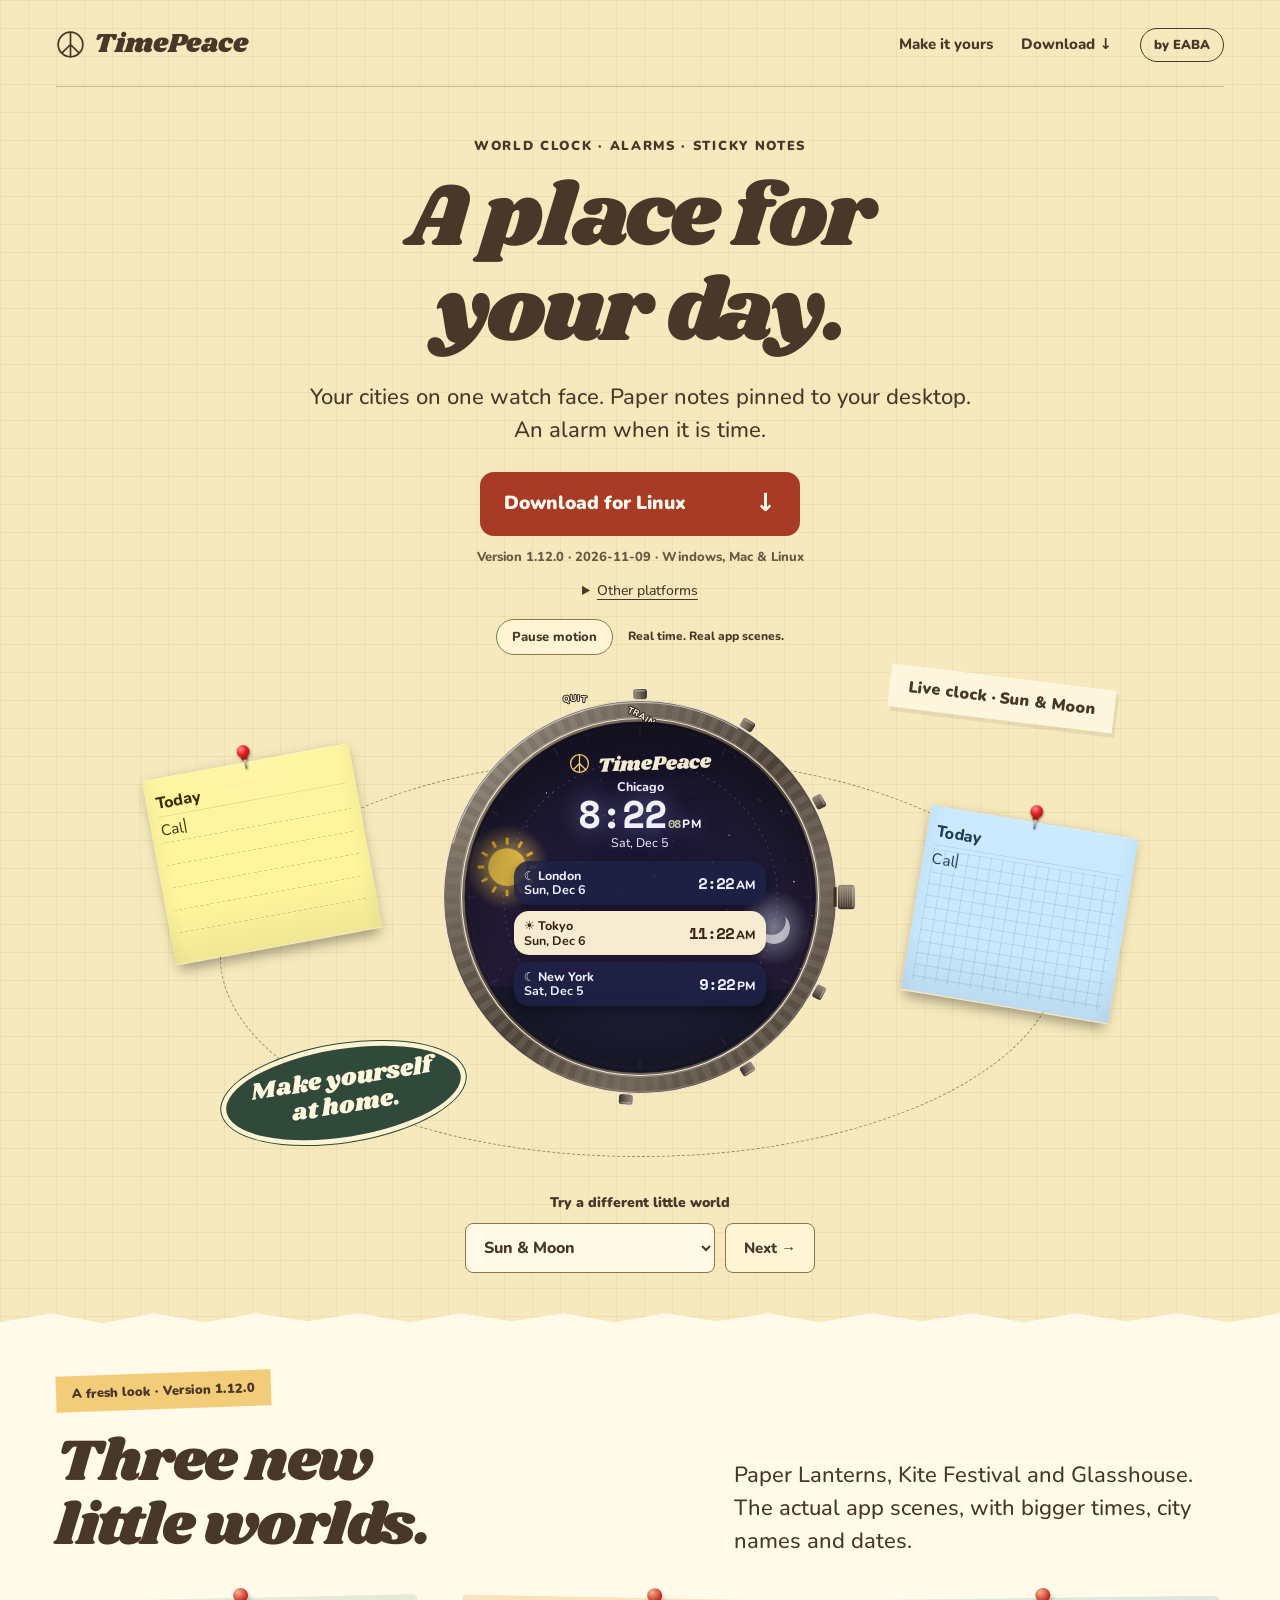
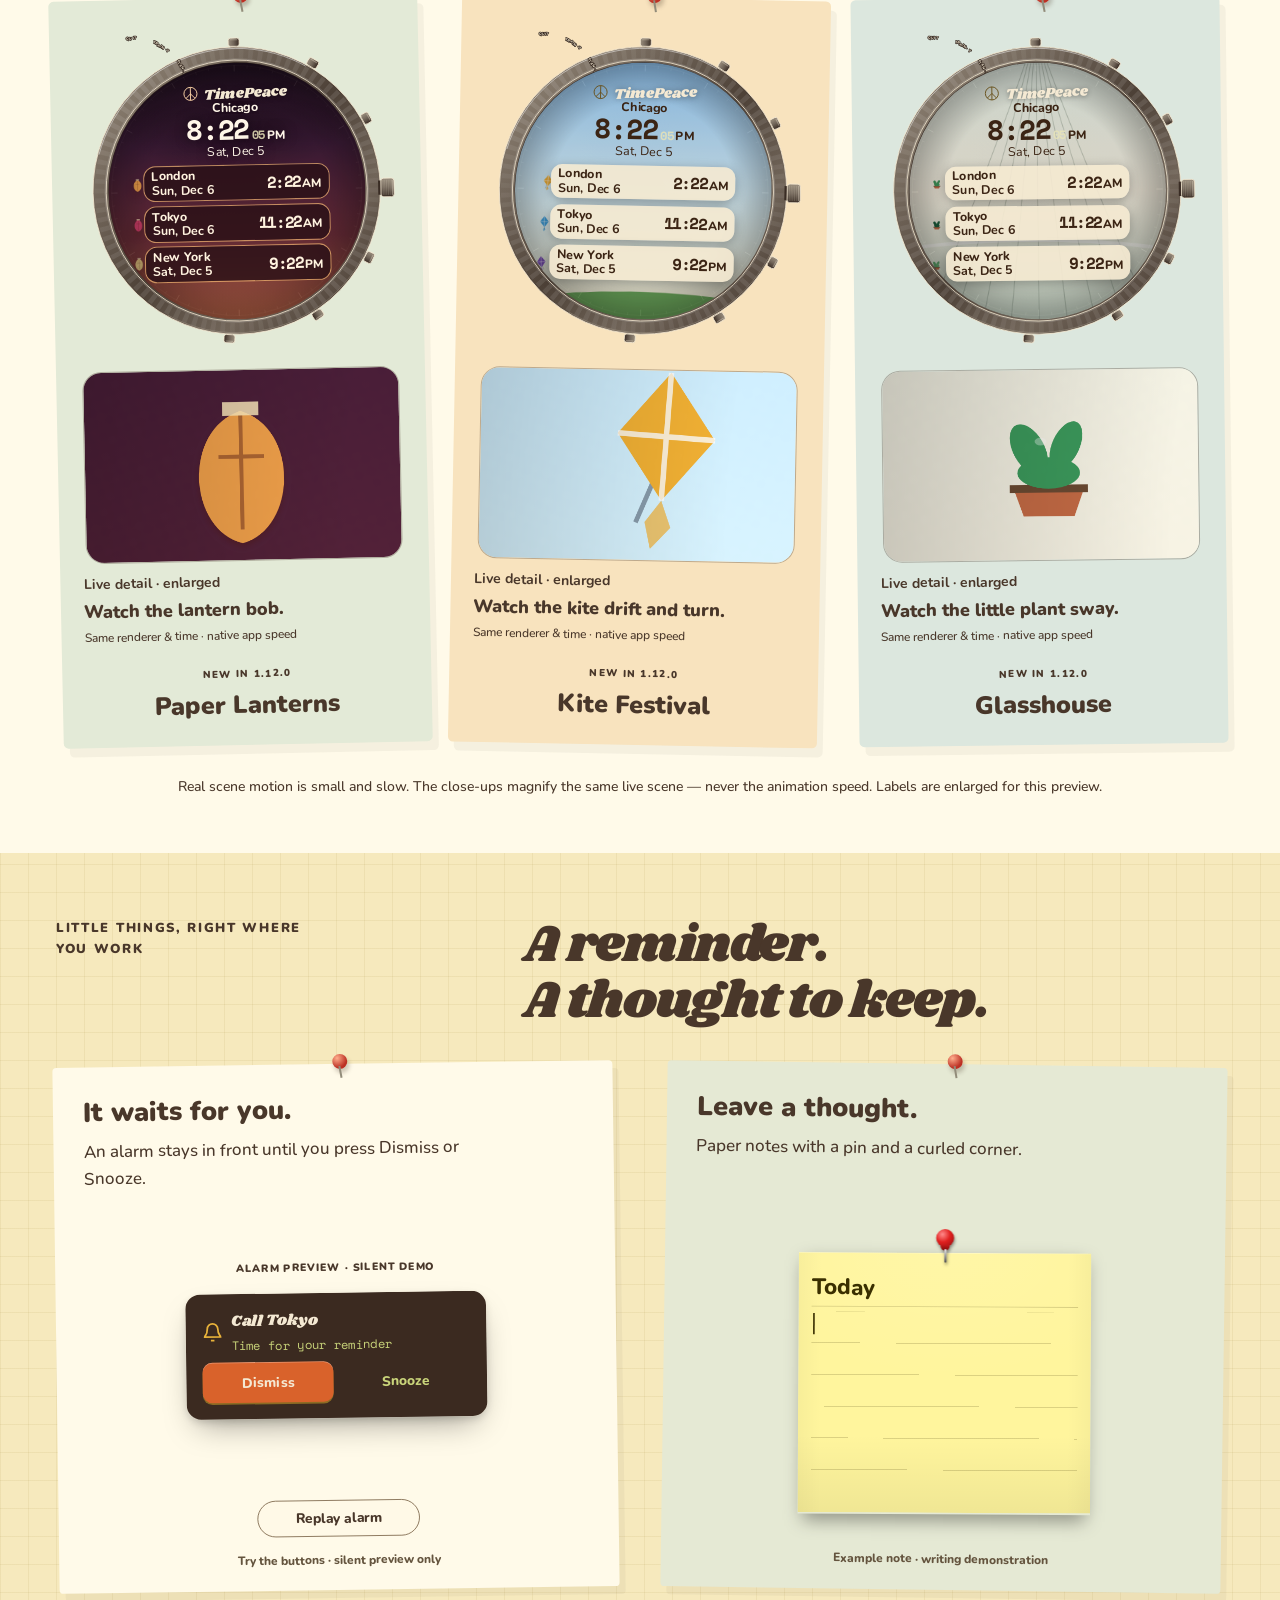
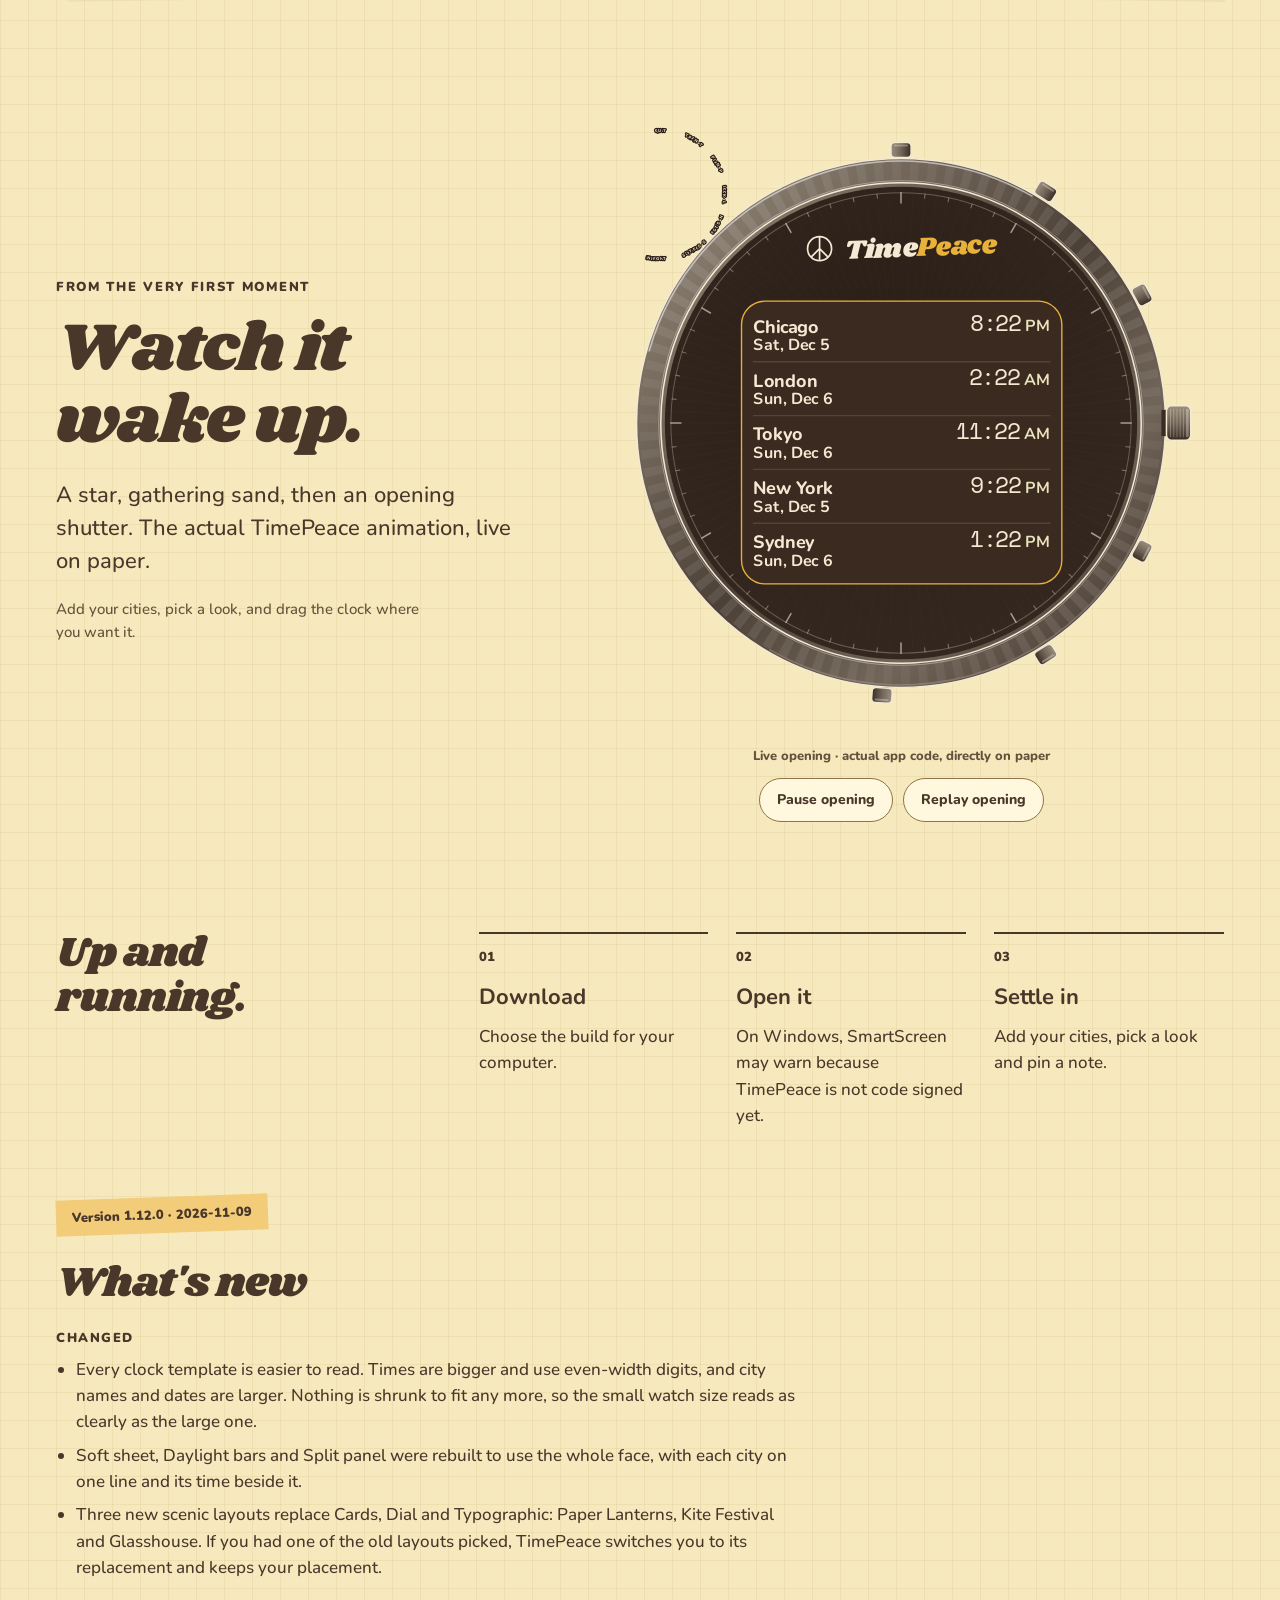
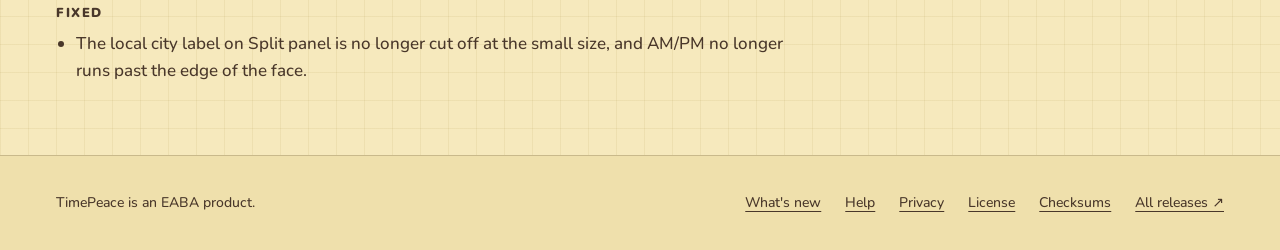
==== commit 296aefd8: "Landing page for v1.12.0" ====
--- a/index.html
+++ b/index.html
@@ -1,91 +1,48 @@
-<!doctype html><html lang="en"><head><meta charset="utf-8"><meta name="viewport" content="width=device-width,initial-scale=1"><title>TimePeace</title><style>
-@font-face{font-family:Nunito;src:url(fonts/Nunito-variable.woff2) format("woff2");font-weight:200 1000}
-@font-face{font-family:Shrikhand;src:url(fonts/Shrikhand-400.woff2) format("woff2")}
-:root{--bg:#0a0c12;--surface:#12151e;--line:rgba(255,255,255,.08);--ink:#f4f1ea;--muted:#a9a59b;--accent:#f0a83a;--on:#16110a;
---s1:8px;--s2:16px;--s3:24px;--s4:32px;--s5:48px;--s6:64px;--s7:96px;--s8:144px;--max:1120px;--r:28px}
-*{box-sizing:border-box}html{-webkit-text-size-adjust:100%;scroll-behavior:smooth}
-body{margin:0;overflow-x:clip;background:var(--bg);color:var(--ink);font:400 20px/1.6 Nunito,system-ui,sans-serif;-webkit-font-smoothing:antialiased}
-img,video{display:block;max-width:100%}a{color:inherit}
-.wrap{max-width:var(--max);margin:0 auto;padding:0 var(--s4)}
-h1,h2{font-family:Shrikhand,Georgia,serif;font-weight:400;letter-spacing:-.01em;margin:0}
-h1{font-size:84px;line-height:1.02}h2{font-size:56px;line-height:1.08}
-h3{font-size:36px;line-height:1.15;font-weight:900;letter-spacing:-.015em;margin:0 0 var(--s2)}
-.lead{font-size:24px;line-height:1.5;color:var(--muted);margin:var(--s3) auto 0;max-width:620px}
-.eyebrow{font-size:17px;font-weight:800;letter-spacing:.14em;text-transform:uppercase;color:var(--accent);margin:0 0 var(--s2)}
-/* nav */
-.nav{position:sticky;top:0;z-index:5;background:rgba(10,12,18,.72);backdrop-filter:saturate(1.4) blur(14px);-webkit-backdrop-filter:saturate(1.4) blur(14px);border-bottom:1px solid var(--line)}
-.nav .wrap{display:flex;align-items:center;justify-content:space-between;height:72px}
-.brand{display:flex;align-items:center;gap:0;font-family:Shrikhand,Georgia,serif;font-size:26px;text-decoration:none}.brand .mark{width:32px;height:32px;margin-right:10px}.brand b{font-weight:400;color:var(--accent)}
-.nav nav{display:flex;align-items:center;gap:var(--s4);font-size:17px;font-weight:700}.nav nav a{text-decoration:none;color:var(--muted)}.nav nav a.pill{color:var(--on);background:var(--accent);padding:8px 18px;border-radius:999px}
-/* hero */
-.hero{position:relative;text-align:center;padding-top:var(--s6);padding-bottom:var(--s8)}
-.hero .wv{position:relative;width:100%;max-width:500px;aspect-ratio:1/1;margin:0 auto var(--s5)}.hero .wv::before{content:"";position:absolute;left:50%;top:50%;width:196%;height:156%;transform:translate(-50%,-50%);background:radial-gradient(closest-side,rgba(240,168,58,.20),transparent);pointer-events:none}
-.hero>*{position:relative}
-.hero .w{position:relative;display:block;width:100%;height:100%;object-fit:contain;margin:0;-webkit-mask-image:radial-gradient(closest-side,#000 86%,transparent);mask-image:radial-gradient(closest-side,#000 86%,transparent)}
-h1 .g{background:linear-gradient(180deg,#ffd796,#f0a83a);-webkit-background-clip:text;background-clip:text;color:transparent}
-.cta{margin-top:var(--s5);display:flex;flex-direction:column;align-items:center}
-.btn{display:inline-flex;align-items:center;gap:12px;background:var(--accent);color:var(--on);font-weight:900;font-size:22px;padding:18px 34px;border-radius:999px;text-decoration:none;box-shadow:0 10px 30px rgba(240,168,58,.22);transition:transform .2s,box-shadow .2s}.btn:hover{transform:translateY(-2px);box-shadow:0 14px 40px rgba(240,168,58,.32)}
-.meta{margin:var(--s2) 0 0;font-size:17px;color:var(--muted)}.alt{margin:var(--s1) 0 0;font-size:17px;color:var(--muted)}.alt a{color:var(--ink);text-underline-offset:3px}
-/* sections */
-section{padding:var(--s8) 0;border-top:1px solid var(--line)}
-.head{text-align:center;margin-bottom:var(--s7)}
-.row{display:grid;grid-template-columns:5fr 7fr;gap:var(--s7);align-items:center}.row+.row{margin-top:var(--s8)}
-.row.flip .copy{order:2}.row.wide{grid-template-columns:7fr 5fr}.frame .shot.land{max-height:none;width:100%}
-.copy p{margin:0;color:var(--muted);font-size:21px;max-width:440px}
-.frame{background:linear-gradient(180deg,#151925,#10131b);border:1px solid var(--line);border-radius:var(--r);padding:var(--s5);display:flex;justify-content:center;align-items:center;min-height:560px;box-shadow:0 40px 80px rgba(0,0,0,.35)}
-.frame>img{max-height:500px;width:auto;border-radius:16px}
-.frame .shot{box-shadow:0 20px 50px rgba(0,0,0,.5)}
-.frame .free{max-height:440px;filter:drop-shadow(0 24px 40px rgba(0,0,0,.55))}
-.board{display:grid;grid-template-columns:repeat(3,1fr);gap:var(--s3) var(--s2);width:100%;max-width:520px}
-.board img{width:100%;filter:drop-shadow(0 18px 24px rgba(0,0,0,.5))}
-.board img:nth-child(odd){transform:rotate(-2.5deg)}.board img:nth-child(even){transform:rotate(2deg)}
-.board img:nth-child(4){grid-column:1/2;margin-left:50%}.board img:nth-child(5){grid-column:2/3;margin-left:50%}
-/* animated layouts */
-.anim{display:grid;grid-template-columns:repeat(3,1fr);gap:var(--s4) var(--s3);margin:0;padding:0;list-style:none}
-.anim li{text-align:center}.anim img{width:100%;height:auto;filter:drop-shadow(0 24px 30px rgba(0,0,0,.55))}
-.anim span{display:block;margin-top:var(--s2);font-size:17px;font-weight:800;letter-spacing:.06em;color:var(--muted)}
-.note{max-width:620px;margin:var(--s6) auto 0;text-align:center;color:var(--muted);font-size:21px}.note b{color:var(--ink)}
-/* steps */
-.steps{display:grid;grid-template-columns:repeat(3,1fr);gap:var(--s3);list-style:none;margin:0;padding:0;counter-reset:s}
-.steps li{background:var(--surface);border:1px solid var(--line);border-radius:var(--r);padding:var(--s5) var(--s4)}
-.steps li::before{counter-increment:s;content:counter(s);display:grid;place-items:center;width:44px;height:44px;border-radius:50%;border:1.5px solid var(--accent);color:var(--accent);font-weight:900;font-size:20px;margin-bottom:var(--s3)}
-.steps h3{font-size:26px;margin-bottom:var(--s1)}.steps p{margin:0;color:var(--muted)}.steps b{color:var(--ink)}
-.safe{margin-top:var(--s3);display:grid;grid-template-columns:5fr 7fr;gap:var(--s7);background:var(--surface);border:1px solid var(--line);border-radius:var(--r);padding:var(--s5)}
-.safe h3{font-size:26px;margin:0}.safe ul{margin:0;padding:0;list-style:none;color:var(--muted)}.safe li{padding:12px 0;border-top:1px solid var(--line)}.safe li:first-child{border-top:0;padding-top:0}
-/* closing */
-.close{text-align:center;position:relative;overflow:hidden}.close .lead{margin-top:var(--s2)}
-.foot{border-top:1px solid var(--line);padding:var(--s5) 0 var(--s6);font-size:17px;color:var(--muted)}.foot .wrap{display:flex;justify-content:space-between;gap:var(--s4);flex-wrap:wrap}.foot nav a{margin-left:var(--s3)}
-/* reveal */
-.rv{opacity:0;transform:translateY(28px);transition:opacity .8s cubic-bezier(.2,.7,.2,1),transform .8s cubic-bezier(.2,.7,.2,1)}.rv.in{opacity:1;transform:none}
-@media (prefers-reduced-motion:reduce){.rv{opacity:1;transform:none;transition:none}html{scroll-behavior:auto}}
-@media (max-width:860px){
- body{font-size:18px}.wrap{padding:0 var(--s3)}h1{font-size:40px}h2{font-size:38px}h3{font-size:28px}.lead{font-size:20px;margin-top:var(--s2)}
- .nav .wrap{height:60px}.nav nav a:not(.pill){display:none}.brand{font-size:22px}.brand .mark{width:28px;height:28px}.nav nav a.pill{padding:6px 14px;font-size:16px}
- .hero{padding-top:var(--s4);padding-bottom:var(--s7)}.hero .wv{max-width:250px;margin-bottom:var(--s3)}.hero .wv::before{width:156vw;height:192%}.cta{margin-top:var(--s4)}.btn{width:100%;justify-content:center;font-size:20px}
- section{padding:var(--s7) 0}.head{margin-bottom:var(--s5)}
- .row,.row.flip,.row.wide{grid-template-columns:minmax(0,1fr);gap:var(--s4)}.row.flip .copy{order:0}.row+.row{margin-top:var(--s7)}.copy p{font-size:18px}
- .frame{min-height:0;padding:var(--s3)}.frame>img{max-height:440px}.frame .free{max-height:none;width:100%}
- .anim{grid-template-columns:repeat(2,1fr);gap:var(--s3) var(--s2)}.anim span{font-size:15px;margin-top:var(--s1)}.note{margin-top:var(--s5);font-size:18px}
- .steps{grid-template-columns:1fr}.steps li{padding:var(--s4)}.safe{grid-template-columns:1fr;gap:var(--s3);padding:var(--s4)}
- .foot .wrap{flex-direction:column}.foot nav a{margin:0 var(--s3) 0 0}}
-</style></head><body>
-<header class="nav"><div class="wrap"><a class="brand" href="#"><svg class="mark" viewBox="0 0 100 100" aria-hidden="true"><circle cx="50" cy="50" r="40" fill="none" stroke="var(--accent)" stroke-width="8"/><path d="M50 50V14M50 50L75.5 75.5M50 50L24.5 75.5" fill="none" stroke="var(--ink)" stroke-width="8" stroke-linecap="round"/><circle cx="50" cy="50" r="6" fill="var(--gold)"/></svg>Time<b>Peace</b></a><nav><a href="#features">Features</a><a href="#layouts">Layouts</a><a href="#start">Get started</a><a class="pill" href="#get">Download</a></nav></div></header>
-<main>
-<div class="wrap hero"><div class="wv"><video class="w" autoplay muted loop playsinline poster="hero-startup-poster.png" aria-label="TimePeace opening: a star glints, sand gathers into the watch, and the shutter opens on the face"><source src="hero-startup.webm" type="video/webm"><source src="hero-startup.mp4" type="video/mp4"></video></div>
-<h1>The whole world.<br><span class="g">One watch face.</span></h1><p class="lead">Every city you care about, on one watch face that sits on your desktop.</p><div class="cta"><a class="btn" href="https://github.com/PythonDeuce/TimePeace-app/releases/latest/download/TimePeace-windows.exe"><svg viewBox="0 0 24 24" width="24" height="24" aria-hidden="true"><path fill="currentColor" d="M2 4.5l8-1.1v7.8H2zm9-1.2L22 2v9.2H11zM2 12.4h8v7.8l-8-1.1zm9 0h11V22l-11-1.5z"/></svg><span>Download for Windows</span></a><p class="meta">Version 1.11.1 · one file</p><p class="alt">Also for <a href="https://github.com/PythonDeuce/TimePeace-app/releases/latest/download/TimePeace-macos-arm64.zip">Mac (Apple silicon)</a>, <a href="https://github.com/PythonDeuce/TimePeace-app/releases/latest/download/TimePeace-macos-intel.zip">Mac (Intel)</a> and <a href="https://github.com/PythonDeuce/TimePeace-app/releases/latest/download/TimePeace-linux">Linux</a></p></div></div>
-<section id="features"><div class="wrap">
-<article class="row rv"><div class="copy"><p class="eyebrow">Plan</p><h3>Every city lines up.</h3><p>Name a meeting, an alarm or a goal and pick a time. TimePeace shows what that time is in your other cities.</p></div><div class="frame"><img class="shot" src="shots/plan-add-night.png" alt="Adding a moment in Plan"></div></article>
-<article class="row flip rv"><div class="copy"><p class="eyebrow">Alarms</p><h3>It waits for you.</h3><p>An alarm pops up on the watch, in front of everything, until you press Dismiss or Snooze.</p></div><div class="frame"><img class="free" src="shots/alarm-ringing-crop.png" alt="An alarm ringing on the watch face with Dismiss, Snooze and Open"></div></article>
-<article class="row rv"><div class="copy"><p class="eyebrow">Sticky notes</p><h3>Notes that stay put.</h3><p>Paper notes on your desktop, each with a curled corner and a pin. Pick a color or a paper, then pin it so it stays where you left it.</p></div><div class="frame"><div class="board"><img src="shots/notes/yellow-crop.png" alt="Classic yellow ruled note"><img src="shots/notes/pink-crop.png" alt="Pink note"><img src="shots/notes/kraft-crop.png" alt="Kraft paper note"><img src="shots/notes/sky-crop.png" alt="Sky blue grid note"><img src="shots/notes/neon-crop.png" alt="Neon night note"></div></div></article>
-<article class="row flip wide rv"><div class="copy"><p class="eyebrow">Settings</p><h3>Everything in plain words.</h3><p>A side rail lists Look, Clocks, Notes, Desktop, Shortcuts, Voice typing and About. Pick one, or search for what you want and go straight to it.</p></div><div class="frame"><img class="shot land" src="shots/settings-look.webp" alt="The Settings window with a side rail: Look, Clocks, Notes, Desktop, Shortcuts, Voice typing and About, and a search box"></div></article>
-</div></section>
-<section id="layouts"><div class="wrap"><div class="head rv"><h2>18 animated layouts</h2><p class="lead">Little scenes that move behind your clocks. Your cities sit right in them.</p></div><ul class="anim rv"><li><img src="shots/anim-aurora.webp" width="512" height="512" loading="lazy" alt="Northern Lights layout: a small animated scene behind your clocks"><span>NORTHERN LIGHTS</span></li><li><img src="shots/anim-honeycomb.webp" width="512" height="512" loading="lazy" alt="Bees and Honeycomb layout: a small animated scene behind your clocks"><span>BEES &AMP; HONEYCOMB</span></li><li><img src="shots/anim-butterflies.webp" width="512" height="512" loading="lazy" alt="Butterfly Garden layout: a small animated scene behind your clocks"><span>BUTTERFLY GARDEN</span></li><li><img src="shots/anim-sunmoon.webp" width="512" height="512" loading="lazy" alt="Sun and Moon layout: a small animated scene behind your clocks"><span>SUN &AMP; MOON</span></li><li><img src="shots/anim-campfire.webp" width="512" height="512" loading="lazy" alt="Campfire layout: a small animated scene behind your clocks"><span>CAMPFIRE</span></li><li><img src="shots/anim-orbit.webp" width="512" height="512" loading="lazy" alt="Planet Orbit layout: a small animated scene behind your clocks"><span>PLANET ORBIT</span></li></ul><p class="note rv">Not a fan of motion? The <b>Animate layout</b> switch in Settings freezes any scene into a still picture.</p></div></section>
-<section id="start"><div class="wrap"><div class="head rv"><h2>Up and running</h2></div>
-<ol class="steps rv"><li><h3>Download</h3><p>One file, TimePeace.exe.</p></li><li><h3>Open it</h3><p>If Windows shows a blue SmartScreen box, choose <b>More info</b>, then <b>Run anyway</b>.</p></li><li><h3>Make it yours</h3><p>Add your cities, pick a look, and drag the clock where you want it.</p></li></ol>
-<div class="safe rv"><h3>Is it safe?</h3><ul><li>Windows warns because TimePeace is not code signed yet.</li><li>No account, no telemetry, no analytics.</li><li>It goes online only to check GitHub for updates once a day, and once to download the speech model if you use dictation.</li><li>Updates are checked against the checksum published with each release.</li></ul></div>
-</div></section>
-<section id="get" class="close"><div class="wrap rv"><h2>Put the whole world<br>on your desktop.</h2><div class="cta"><a class="btn" href="https://github.com/PythonDeuce/TimePeace-app/releases/latest/download/TimePeace-windows.exe"><svg viewBox="0 0 24 24" width="24" height="24" aria-hidden="true"><path fill="currentColor" d="M2 4.5l8-1.1v7.8H2zm9-1.2L22 2v9.2H11zM2 12.4h8v7.8l-8-1.1zm9 0h11V22l-11-1.5z"/></svg><span>Download for Windows</span></a><p class="meta">Version 1.11.1 · one file</p><p class="alt">Also for <a href="https://github.com/PythonDeuce/TimePeace-app/releases/latest/download/TimePeace-macos-arm64.zip">Mac (Apple silicon)</a>, <a href="https://github.com/PythonDeuce/TimePeace-app/releases/latest/download/TimePeace-macos-intel.zip">Mac (Intel)</a> and <a href="https://github.com/PythonDeuce/TimePeace-app/releases/latest/download/TimePeace-linux">Linux</a></p></div></div></section>
-</main>
-<footer class="foot"><div class="wrap"><span>TimePeace is an EABA product.</span><nav><a href="https://github.com/PythonDeuce/TimePeace-app/blob/main/TROUBLESHOOTING.md">Help</a><a href="https://github.com/PythonDeuce/TimePeace-app/blob/main/PRIVACY.md">Privacy</a><a href="https://github.com/PythonDeuce/TimePeace-app/releases">All releases</a></nav></div></footer>
-<script>const io=new IntersectionObserver(es=>es.forEach(e=>{if(e.isIntersecting){e.target.classList.add('in');io.unobserve(e.target)}}),{threshold:.15});document.querySelectorAll('.rv').forEach(el=>io.observe(el));</script>
-</body></html>+<!doctype html><html lang="en"><head><meta charset="utf-8"><meta name="viewport" content="width=device-width, initial-scale=1"><meta name="color-scheme" content="light"><link rel="icon" href="data:image/svg+xml,%3Csvg xmlns='http://www.w3.org/2000/svg' viewBox='0 0 40 40'%3E%3Ccircle cx='20' cy='20' r='17' fill='none' stroke='%2349372a' stroke-width='2.4'/%3E%3Cpath d='M20 3v34M20 20L8 32M20 20l12 12' fill='none' stroke='%2349372a' stroke-width='2.4'/%3E%3C/svg%3E"><title>TimePeace</title><style>
+@font-face{font-family:Nunito;src:url('fonts/Nunito-variable.woff2') format('woff2');font-weight:200 1000;font-display:swap}
+@font-face{font-family:Shrikhand;src:url('fonts/Shrikhand-400.woff2') format('woff2');font-weight:400;font-display:swap}
+:root{--ink:#26372d;--paper:#faf4e7;--muted:#576354;--accent:#b44127;--line:#ccc9b7;--soft:#e7ead8;--button:#26372d;--on-button:#fff9ec;--ease:cubic-bezier(.2,.7,.2,1)}
+*{box-sizing:border-box}html{scroll-behavior:smooth;scroll-padding-top:24px}body{margin:0;background:var(--paper);color:var(--ink);font:500 19px/1.55 Nunito,system-ui,sans-serif;-webkit-font-smoothing:antialiased}a{color:inherit;text-underline-offset:4px}button,summary{font:inherit}button{color:inherit}a,button,summary{-webkit-tap-highlight-color:transparent}a:focus-visible,button:focus-visible,summary:focus-visible{outline:3px solid var(--accent);outline-offset:5px}img,video{max-width:100%;display:block;height:auto}figure{margin:0}h1,h2,h3,p{margin:0}h1,h2{font-family:Shrikhand,Georgia,serif;font-weight:400;line-height:1.07;letter-spacing:-.025em}h3{font-weight:900;line-height:1.2}p+p{margin-top:16px}h2{font-size:52px}h3{font-size:28px}.wrap{width:min(1280px,calc(100% - 112px));margin-inline:auto}.eyebrow{font-size:13px;letter-spacing:.13em;text-transform:uppercase;font-weight:900;line-height:1.6}.muted{color:var(--muted)}.lead{font-size:22px;line-height:1.5;max-width:490px}.brand{display:inline-flex;align-items:center;gap:9px;font-family:Shrikhand,Georgia,serif;font-size:27px;text-decoration:none;white-space:nowrap}.peace{width:29px;height:29px;flex-shrink:0}.brand b{font-weight:400}.site-header{padding:24px 0}.header-inner{display:flex;align-items:center;justify-content:space-between;gap:20px}.header-right{display:flex;align-items:center;gap:28px;font-size:15px;font-weight:800}.header-right a{text-decoration:none;white-space:nowrap;display:inline-flex;padding-block:4px}.tag{border:1px solid currentColor;border-radius:30px;padding:6px 13px;font-size:13px;font-weight:900;white-space:nowrap}.skip{position:absolute;top:-90px;background:var(--ink);color:var(--paper);padding:15px;z-index:100}.skip:focus{top:0}.download{margin-top:28px;position:relative;max-width:470px}.primary{display:inline-flex;align-items:center;justify-content:space-between;gap:22px;padding:17px 24px;min-height:62px;border-radius:14px;background:var(--button);color:var(--on-button);font-weight:900;font-size:19px;text-decoration:none;transition:transform 180ms var(--ease),box-shadow 180ms var(--ease)}.primary:hover{transform:translateY(-3px);box-shadow:0 6px 0 color-mix(in srgb,var(--ink) 20%,transparent)}.primary:active{transform:translateY(1px)}.primary .arr{font-size:25px;line-height:1}.download-meta{font-size:13px;margin-top:11px;font-weight:800;color:var(--muted)}.platforms{margin-top:10px;font-size:14px}.platforms summary{cursor:pointer;display:list-item;width:fit-content;text-decoration:underline;text-underline-offset:4px;min-height:30px;padding:3px 0}.platform-links{display:flex;flex-wrap:wrap;gap:8px 18px;padding:10px 0}.platform-links a{font-size:14px;line-height:1.5;min-height:32px;padding:4px 0}.platform-links a:hover{color:var(--accent)}.footer{padding:28px 0;border-top:1px solid var(--line);font-size:14px}.footer .wrap{display:flex;align-items:center;justify-content:space-between;gap:24px}.footer nav{display:flex;gap:24px}.footer nav a{padding-block:8px}.section-label{display:flex;gap:14px;align-items:center;margin-bottom:28px}.section-label:before{content:'';width:34px;height:1px;background:currentColor}.small{font-size:15px}.section-intro{display:flex;align-items:end;justify-content:space-between;gap:40px}.section-intro p{max-width:420px}.close{padding:65px 0;text-align:center}.close .download{margin-inline:auto}.close p{margin-top:14px}.close .download p{margin-top:10px}.reveal{animation:arrive 600ms var(--ease) both}.reveal:nth-child(2){animation-delay:70ms}.reveal:nth-child(3){animation-delay:140ms}@keyframes arrive{from{opacity:0;transform:translateY(16px)}to{opacity:1;transform:translateY(0)}}
+@media(max-width:1000px){.wrap{width:calc(100% - 40px)}.site-header{padding:20px 0}.brand{font-size:22px;gap:7px}.header-inner{gap:12px}.peace{width:26px;height:26px}.header-right{gap:12px;font-size:14px}.header-right .desktop-link{display:none}.tag{font-size:11px;padding:5px 9px}.lead{font-size:19px}h2{font-size:36px}h3{font-size:25px}.primary{font-size:17px;gap:15px;padding:16px 19px}.download{margin-top:24px}.download-meta{font-size:12px}.section-intro{display:block}.section-intro p{margin-top:20px}.footer .wrap{display:block}.footer nav{margin-top:14px;flex-wrap:wrap;gap:22px}.close{padding:45px 0}}
+@media(prefers-reduced-motion:reduce){html{scroll-behavior:auto}*,*:before,*:after{animation:none!important;transition:none!important}}
+
+
+:root{--paper:#f6e9bd;--ink:#49372a;--muted:#6b5843;--accent:#a73b26;--button:#a73b26;--line:#c9b98b}body{background-image:linear-gradient(#b3985420 1px,transparent 1px),linear-gradient(90deg,#b3985420 1px,transparent 1px);background-size:28px 28px}.site-header .wrap{border-bottom:1px solid var(--line);padding-bottom:20px}.desk-intro{text-align:center;padding:25px 0 0;position:relative}.desk-intro h1{font-size:89px;margin:14px 0 20px}.desk-intro .lead{margin:auto;max-width:680px}.desk-intro .download{margin:25px auto 0}.desk-intro .platform-links{justify-content:center}.desk-intro .platforms summary{margin:auto}.desk-intro .primary{min-width:320px;text-align:left}.desk-stage{height:510px;position:relative;max-width:1040px;margin:6px auto 35px}.desk-stage .watch{width:420px;position:absolute;top:36px;left:calc(50% - 210px);z-index:2;filter:drop-shadow(0 18px 15px #57452625)}.desk-stage .sticky{width:245px;position:absolute;left:25px;top:70px;transform:rotate(-10deg)}.desk-stage .sticky.sky{left:auto;right:25px;top:130px;transform:rotate(10deg)}.sticker{position:absolute;left:100px;bottom:36px;background:#30493b;color:#fff7dd;border:5px solid #fff4d2;outline:1px solid #30493b;padding:17px 27px;border-radius:50%;transform:rotate(-9deg);font:400 24px/1.12 Shrikhand,Georgia,serif;z-index:3}.caption-slip{position:absolute;right:80px;top:40px;font-weight:900;padding:9px 19px;background:#fdf6df;transform:rotate(7deg);box-shadow:3px 4px 0 #49372a18;font-size:16px}.desk-stage:before{content:'';position:absolute;left:100px;right:100px;top:100px;bottom:0;border:1px dashed #99895b;border-radius:50%}.paper-section{background:#fffae9;padding:60px 0 55px;position:relative;box-shadow:0 -4px 10px #6a4b1b09;clip-path:polygon(0 9px,4% 0,8% 10px,12% 0,16% 9px,20% 0,24% 8px,28% 0,32% 9px,36% 0,40% 8px,44% 0,48% 9px,52% 0,56% 8px,60% 0,64% 9px,68% 0,72% 8px,76% 0,80% 9px,84% 0,88% 8px,92% 0,96% 9px,100% 0,100% 100%,0 100%)}.paper-section .wrap{display:grid;grid-template-columns:1fr 1fr;gap:75px;align-items:center}.paper-section h2{font-size:59px}.paper-section .lead{margin-top:20px}.paper-section figure{padding:20px;background:#e3e9d6;border-radius:5px;transform:rotate(2deg);box-shadow:9px 12px 0 #49372a12}.paper-section figure img{width:100%;max-height:360px;object-fit:contain}.paper-section figcaption{text-align:center;font-size:14px;font-weight:900;padding-top:15px}.release-slip{display:inline-block;padding:8px 16px;background:#f2cc79;transform:rotate(-2deg);font-size:13px;font-weight:900;margin-bottom:22px}.desk-start{padding:55px 0 60px;display:grid;grid-template-columns:1fr 2fr;gap:50px}.desk-start h2{font-size:42px}.desk-start ol{list-style:none;padding:0;margin:0;display:grid;grid-template-columns:repeat(3,1fr);gap:28px}.desk-start li{border-top:2px solid var(--ink);padding-top:13px;font-size:17px}.desk-start li b{display:block;font-size:22px;margin-bottom:10px}.desk-start li span{font-size:13px;font-weight:900;display:block;margin-bottom:13px}.footer{background:#efe0ac}
+@media(max-width:1000px){.site-header .wrap{padding-bottom:14px}.desk-intro{padding-top:18px}.desk-intro h1{font-size:51px;margin-top:13px}.desk-intro .lead{font-size:18px}.desk-intro .download{margin-top:23px}.desk-intro .primary{min-width:0;width:100%}.desk-stage{height:450px;max-width:350px;margin-top:20px;margin-bottom:0}.desk-stage .watch{width:256px;left:calc(50% - 128px);top:30px}.desk-stage .sticky{width:145px;left:0;top:230px;z-index:3}.desk-stage .sticky.sky{width:145px;right:0;top:235px;z-index:3}.caption-slip{right:5px;top:0;font-size:12px;padding:6px 10px}.sticker{font-size:17px;padding:10px 15px;left:95px;bottom:12px;z-index:4;border-width:3px}.desk-stage:before{left:10px;right:10px;top:70px;bottom:80px}.paper-section{padding:45px 0 40px}.paper-section .wrap{grid-template-columns:1fr;gap:30px}.paper-section h2{font-size:43px}.paper-section .lead{font-size:18px}.paper-section figure{padding:14px;transform:rotate(1deg)}.desk-start{padding:40px 0;grid-template-columns:1fr;gap:26px}.desk-start h2{font-size:37px}.desk-start ol{grid-template-columns:1fr;gap:21px}.desk-start li{display:grid;grid-template-columns:28px 1fr;column-gap:14px;padding-top:15px}.desk-start li span{grid-row:1/3;margin:5px 0}.desk-start li b{margin-bottom:6px}.desk-start li p{font-size:17px}}
+
+.preview{display:block;aspect-ratio:1;width:100%;height:auto;border:0;background:transparent;overflow:hidden;color-scheme:light}.desk-stage .hero-watch{position:absolute;width:480px;left:calc(50% - 240px);top:0;z-index:2}.desk-stage .hero-note{position:absolute;width:280px;left:0;top:50px;transform:rotate(-10deg)}.desk-stage .hero-note-sky{left:auto;right:0;top:110px;transform:rotate(10deg)}.desk-stage{margin-top:2px;height:500px}.desk-stage .sticker{bottom:15px}.desk-stage .caption-slip{top:20px;right:45px}.motion-bar{display:flex;align-items:center;justify-content:center;gap:15px;font-size:12px;font-weight:800;margin-top:12px}.motion-bar button,.layout-picker button{font:800 13px Nunito;border:1px solid #8f7448;border-radius:999px;padding:8px 15px;background:#fff5d5;color:#49372a;cursor:pointer;min-height:36px}.motion-bar button:disabled{opacity:1;cursor:default}.layout-picker{padding:0 0 40px;margin-top:0;position:relative}.layout-picker label{display:block;font-size:14px;font-weight:900;margin-bottom:10px}.layout-picker>div{display:flex;justify-content:center;gap:10px}.layout-picker select{min-width:250px;max-width:360px;background:#fff9e5;color:#49372a;border:1px solid #8f7448;border-radius:8px;padding:12px 14px;font:800 16px Nunito;cursor:pointer}.layout-picker button{border-radius:8px;font-size:15px;padding-inline:18px}.layout-picker select:focus-visible{outline:3px solid #a73b26;outline-offset:3px}.live-scenes .scene-intro{display:flex;align-items:end;gap:60px;justify-content:space-between}.live-scenes .scene-intro .lead{max-width:490px;margin:0}.live-scenes .scenic-papers{display:grid;grid-template-columns:repeat(3,minmax(0,1fr));gap:28px;margin-top:40px;align-items:stretch}.pinned-scene{padding:17px 9px 25px!important;position:relative;background:#e3ead7!important;transform:rotate(-1.2deg)!important;box-shadow:6px 9px 0 #49372a0d!important;border-radius:4px}.pinned-scene:nth-child(2){background:#f8e3be!important;transform:rotate(1.1deg)!important}.pinned-scene:nth-child(3){background:#dce7de!important;transform:rotate(-.7deg)!important}.paper-pin{position:absolute;left:50%;top:-10px;width:15px;height:15px;border-radius:50%;background:radial-gradient(circle at 32% 28%,#ffad8c,#bc3024 65%);box-shadow:2px 4px 4px #49372a45;z-index:3}.paper-pin:after{content:'';height:12px;width:2px;position:absolute;top:12px;left:7px;background:#928c7a;transform:rotate(-10deg)}.pinned-scene figcaption{padding-top:0!important;text-align:center}.pinned-scene h3{font-size:26px;margin-top:6px}.pinned-scene .eyebrow{font-size:10px}.scene-footnote{display:block!important;font-size:14px;text-align:center;padding-top:32px}.daily-live{padding-top:65px;padding-bottom:65px}.daily-intro{display:flex;justify-content:space-between;gap:30px;align-items:start;margin-bottom:35px}.daily-intro .eyebrow{max-width:280px}.daily-intro h2{font-size:52px;width:60%}.demo-pair{display:grid;grid-template-columns:1fr 1fr;gap:48px}.demo-paper{position:relative;background:#fffae9;box-shadow:6px 8px 0 #49372a0c;padding:30px 30px 20px;transform:rotate(-.8deg);border-radius:4px;min-width:0}.demo-paper:nth-child(2){background:#e5e9d4;transform:rotate(.8deg)}.demo-paper h3{font-size:27px}.demo-paper>p{font-size:17px;max-width:420px;margin-top:10px;min-height:52px}.demo-paper .preview{width:min(100%,390px);margin:-10px auto -18px}.demo-label{font-size:12px;font-weight:800;display:block;text-align:center;color:#64543e}.opening-section{background:#2d241e;color:#fff1d5;padding:55px 0}.opening-grid{display:grid;grid-template-columns:1fr 1fr;gap:100px;align-items:center}.opening-grid h2{font-size:68px;margin:16px 0 20px}.opening-grid .small{max-width:390px;margin-top:20px;color:#e5d7bc}.opening-film{text-align:center;border-radius:160px 160px 12px 12px;background:#080b13;padding:20px 30px 25px;overflow:hidden}.opening-film video,.reduced-poster{width:100%;aspect-ratio:1;object-fit:contain}.film-toggle{display:inline-block;margin-top:6px;background:none;color:#fff1d5;border:1px solid #a09480;border-radius:999px;padding:9px 16px;min-height:36px;font:800 13px Nunito;cursor:pointer}.reduced-poster{display:none}body[data-reduced="1"] .opening-film video{display:none}body[data-reduced="1"] .reduced-poster{display:block}body[data-reduced="1"] .film-toggle{display:none}.has-scroll-motion .desk-start li{opacity:0;transform:translateY(24px);transition:opacity 650ms var(--ease),transform 650ms var(--ease)}.has-scroll-motion .desk-start li.in{opacity:1;transform:translateY(0)}.has-scroll-motion .desk-start li:nth-child(2){transition-delay:80ms}.has-scroll-motion .desk-start li:nth-child(3){transition-delay:160ms}body[data-paused="1"] *,body[data-paused="1"] *:before,body[data-paused="1"] *:after{animation-play-state:paused!important}body[data-reduced="1"] .desk-start li,body[data-paused="1"] .desk-start li{opacity:1;transform:none;transition:none}
+@media(max-width:1000px){.desk-stage{height:530px;margin-top:14px}.desk-stage .hero-watch{width:350px;left:calc(50% - 175px);top:0}.desk-stage .hero-note{width:170px;left:4px;top:292px}.desk-stage .hero-note-sky{right:4px;left:auto;top:292px}.desk-stage .sticker{left:94px;bottom:5px}.desk-stage .caption-slip{right:4px;top:-3px}.motion-bar{font-size:11px;gap:10px;margin-top:9px}.motion-bar button{padding:6px 12px;font-size:12px;min-height:32px}.layout-picker{padding-bottom:35px;margin-top:8px}.layout-picker label{font-size:13px}.layout-picker select{font-size:14px;min-width:0;max-width:250px;width:100%;padding:10px}.layout-picker button{font-size:13px;padding:10px 12px}.live-scenes .scene-intro{display:block}.live-scenes .scene-intro .lead{margin-top:20px;font-size:18px}.live-scenes .scenic-papers{grid-template-columns:1fr;gap:30px;margin-top:35px;max-width:420px}.pinned-scene{padding:17px 8px 23px!important}.pinned-scene h3{font-size:26px}.scene-footnote{font-size:13px;padding-top:25px}.daily-live{padding-top:43px;padding-bottom:43px}.daily-intro{display:block;margin-bottom:30px}.daily-intro h2{font-size:38px;width:100%;margin-top:17px}.demo-pair{grid-template-columns:1fr;gap:30px;max-width:420px;margin:auto}.demo-paper{padding:26px 20px 20px}.demo-paper h3{font-size:25px}.demo-paper>p{font-size:16px;min-height:0}.demo-paper .preview{width:100%;margin:0 auto -10px}.demo-label{font-size:11px}.opening-section{padding:40px 0}.opening-grid{grid-template-columns:1fr;gap:28px}.opening-grid h2{font-size:49px;margin-top:13px}.opening-grid .lead{font-size:19px}.opening-film{padding:15px 22px 22px;max-width:420px;width:100%;margin:auto;border-radius:130px 130px 12px 12px}.desk-start{padding-top:40px}.desk-start ol{gap:24px}}
+@media(prefers-reduced-motion:reduce){.has-scroll-motion .desk-start li{opacity:1;transform:none;transition:none}}
+
+.opening-section{background:transparent;color:#49372a;padding:45px 0 55px;}
+.opening-grid{grid-template-columns:.85fr 1.15fr;gap:45px;}
+.opening-grid .small{color:#65513c}.opening-paper{background:none;border:0;border-radius:0;padding:0;text-align:center;overflow:visible;box-shadow:none;}
+.opening-paper .preview{width:100%;height:auto;background:transparent;}
+.opening-paper figcaption{font-size:13px;font-weight:800;margin-top:0;color:#65513c;}
+.opening-replay{background:#fff7de;color:#49372a;border:1px solid #8f7448;border-radius:999px;font:800 14px Nunito;padding:10px 20px;margin-top:13px;cursor:pointer;min-height:42px;}
+.live-scenes .scenic-papers{gap:30px;}
+.pinned-scene .preview{aspect-ratio:1/1.56;height:auto;max-height:none;}
+.detail-caption{padding:8px 14px 15px;text-align:left;display:grid;gap:3px;}
+.detail-caption b{font-size:14px}.detail-caption span{font-size:18px;font-weight:850}.detail-caption small{font-size:12px;line-height:1.35;}
+.pinned-scene figcaption{padding-top:4px!important}.pinned-scene h3{font-size:25px;}
+@media(max-width:1000px){.opening-grid{grid-template-columns:1fr;gap:10px}.opening-paper{max-width:440px;width:100%;margin:auto}.opening-grid h2{font-size:49px;}.pinned-scene .preview{aspect-ratio:1/1.56;height:auto;max-height:none;}.live-scenes .scenic-papers{max-width:460px;}.pinned-scene{padding-left:4px!important;padding-right:4px!important;}.detail-caption{padding:10px 17px 15px}.detail-caption span{font-size:20px}.detail-caption small{font-size:13px}.pinned-scene h3{font-size:27px;}}
+
+.opening-controls{display:flex;justify-content:center;gap:10px;flex-wrap:wrap;margin-top:12px;}
+.opening-controls button{background:#fff7de;color:#49372a;border:1px solid #8f7448;border-radius:999px;font:800 14px Nunito;padding:10px 17px;min-height:44px;margin:0;cursor:pointer;}
+.opening-controls button:disabled{opacity:1;color:#65513c;background:transparent;cursor:default;}
+
+.whats-new{padding:8px 0 64px}.whats-new h2{font-size:42px;margin-top:6px}.notes{max-width:740px;font-size:17px;margin-top:8px}.notes h4{margin:22px 0 8px;font-size:13px;letter-spacing:.12em;text-transform:uppercase;font-weight:900}.notes ul{margin:0;padding-left:1.15em}.notes li{margin:7px 0}.notes p{margin-top:12px}.footer nav{flex-wrap:wrap;row-gap:8px}iframe.preview{background:transparent;color-scheme:normal}
+@media(max-width:1000px){.whats-new{padding-bottom:40px}.whats-new h2{font-size:36px}.notes{font-size:16px}}
+</style></head><body><a class="skip" href="#main">Skip to content</a><header class="site-header"><div class="wrap header-inner"><a class="brand" href="#" aria-label="TimePeace home"><svg class="peace" viewBox="0 0 40 40" aria-hidden="true"><circle cx="20" cy="20" r="17" fill="none" stroke="currentColor" stroke-width="2.4"/><path d="M20 3v34M20 20L8 32M20 20l12 12" fill="none" stroke="currentColor" stroke-width="2.4"/></svg>TimePeace</a><nav class="header-right" aria-label="Main navigation"><a class="desktop-link" href="#make-it-yours">Make it yours</a><a href="#get">Download ↓</a><span class="tag">by EABA</span></nav></div></header><main id="main"><section class="desk-intro wrap"><p class="eyebrow">World clock · Alarms · Sticky notes</p><h1>A place for<br>your day.</h1><p class="lead">Your cities on one watch face. Paper notes pinned to your desktop. An alarm when it is time.</p><div class="download" id="get"><a class="primary" href="#get-platforms"><span class="download-label">Choose desktop download</span><span class="arr" aria-hidden="true">↓</span></a><p class="download-meta">Version 1.12.0 · 2026-11-09 · Windows, Mac &amp; Linux</p><details class="platforms" id="get-platforms" open><summary>Other platforms</summary><div class="platform-links"><a href="https://github.com/PythonDeuce/TimePeace-app/releases/latest/download/TimePeace-windows.exe">Windows</a><a href="https://github.com/PythonDeuce/TimePeace-app/releases/latest/download/TimePeace-macos-arm64.zip">Mac (Apple silicon)</a><a href="https://github.com/PythonDeuce/TimePeace-app/releases/latest/download/TimePeace-macos-intel.zip">Mac (Intel)</a><a href="https://github.com/PythonDeuce/TimePeace-app/releases/latest/download/TimePeace-linux">Linux</a></div></details></div><div class="motion-bar"><button type="button" id="motion-toggle" aria-pressed="false">Pause motion</button><span>Real time. Real app scenes.</span></div><div class="desk-stage" role="group" aria-label="A live collage using real TimePeace animations"><iframe class="preview hero-watch" title="Live Sun and Moon world clock" data-preview data-src="preview/runtime.html?scene=sunmoon" width="480" height="480" scrolling="no"></iframe><iframe class="preview hero-note" title="Yellow sticky note being written" data-preview data-src="preview/runtime.html?mode=note" width="480" height="480" scrolling="no"></iframe><iframe class="preview hero-note hero-note-sky" title="Blue sticky note being written" data-preview data-src="preview/runtime.html?mode=note&paper=sky" width="480" height="480" scrolling="no"></iframe><span class="sticker">Make yourself<br>at home.</span><span class="caption-slip"><span id="hero-layout-caption">Live clock · Sun &amp; Moon</span></span></div><div class="layout-picker"><label for="layout-choice">Try a different little world</label><div><select id="layout-choice"><optgroup label="New in 1.12.0"><option value="lanterns">Paper Lanterns</option><option value="kites">Kite Festival</option><option value="glasshouse">Glasshouse</option></optgroup><optgroup label="The original animated layouts"><option value="honeycomb">Bees & Honeycomb</option><option value="butterflies">Butterfly Garden</option><option value="sunmoon" selected>Sun & Moon</option><option value="elephant">Elephant Parade</option><option value="fireflies">Fireflies</option><option value="koi">Koi Pond</option><option value="planes">Paper Planes</option><option value="aurora">Northern Lights</option><option value="ocean">Lighthouse Waves</option><option value="blossom">Cherry Blossoms</option><option value="orbit">Planet Orbit</option><option value="rain">Rainy Window</option><option value="balloons">Hot Air Balloons</option><option value="jelly">Jellyfish</option><option value="campfire">Campfire</option><option value="cranes">Origami Cranes</option><option value="lava">Lava Lamp</option><option value="safari">Safari Sunset</option></optgroup></select><button type="button" id="next-layout" aria-label="Preview next layout">Next →</button></div></div></section><section class="live-scenes paper-section" id="make-it-yours"><div class="wrap scene-intro"><div><span class="release-slip">A fresh look · Version 1.12.0</span><h2>Three new<br>little worlds.</h2></div><p class="lead">Paper Lanterns, Kite Festival and Glasshouse. The actual app scenes, with bigger times, city names and dates.</p></div><div class="wrap scenic-papers"><figure class="pinned-scene" id="scene-lanterns"><i class="paper-pin" aria-hidden="true"></i><iframe class="preview " title="Live Paper Lanterns scene" data-preview data-src="preview/runtime.html?scene=lanterns&amp;detail=1" width="480" height="480" scrolling="no"></iframe><div class="detail-caption"><b>Live detail · enlarged</b><span>Watch the lantern bob.</span><small>Same renderer &amp; time · native app speed</small></div><figcaption><span class="eyebrow">New in 1.12.0</span><h3>Paper Lanterns</h3></figcaption></figure><figure class="pinned-scene" id="scene-kites"><i class="paper-pin" aria-hidden="true"></i><iframe class="preview " title="Live Kite Festival scene" data-preview data-src="preview/runtime.html?scene=kites&amp;detail=1" width="480" height="480" scrolling="no"></iframe><div class="detail-caption"><b>Live detail · enlarged</b><span>Watch the kite drift and turn.</span><small>Same renderer &amp; time · native app speed</small></div><figcaption><span class="eyebrow">New in 1.12.0</span><h3>Kite Festival</h3></figcaption></figure><figure class="pinned-scene" id="scene-glasshouse"><i class="paper-pin" aria-hidden="true"></i><iframe class="preview " title="Live Glasshouse scene" data-preview data-src="preview/runtime.html?scene=glasshouse&amp;detail=1" width="480" height="480" scrolling="no"></iframe><div class="detail-caption"><b>Live detail · enlarged</b><span>Watch the little plant sway.</span><small>Same renderer &amp; time · native app speed</small></div><figcaption><span class="eyebrow">New in 1.12.0</span><h3>Glasshouse</h3></figcaption></figure></div><p class="wrap scene-footnote">Real scene motion is small and slow. The close-ups magnify the same live scene — never the animation speed. Labels are enlarged for this preview.</p></section><section class="daily-live wrap" id="everyday"><div class="daily-intro"><p class="eyebrow">Little things, right where you work</p><h2>A reminder.<br>A thought to keep.</h2></div><div class="demo-pair"><article class="demo-paper alarm-paper" id="alarm-demo"><i class="paper-pin" aria-hidden="true"></i><h3>It waits for you.</h3><p>An alarm stays in front until you press Dismiss or Snooze.</p><iframe class="preview " title="TimePeace alarm ringing; try Dismiss or Snooze" data-preview data-src="preview/runtime.html?mode=alarm" width="480" height="480" scrolling="no"></iframe><span class="demo-label">Try the buttons · silent preview only</span></article><article class="demo-paper note-paper" id="note-demo"><i class="paper-pin" aria-hidden="true"></i><h3>Leave a thought.</h3><p>Paper notes with a pin and a curled corner.</p><iframe class="preview " title="A real TimePeace styled sticky note being written" data-preview data-src="preview/runtime.html?mode=note" width="480" height="480" scrolling="no"></iframe><span class="demo-label">Example note · writing demonstration</span></article></div></section><section class="opening-section" id="opening"><div class="wrap opening-grid"><div><p class="eyebrow">From the very first moment</p><h2>Watch it<br>wake up.</h2><p class="lead">A star, gathering sand, then an opening shutter. The actual TimePeace animation, live on paper.</p><p class="small">Add your cities, pick a look, and drag the clock where you want it.</p></div><figure class="opening-paper"><iframe class="preview opening-preview" data-preview data-src="preview/runtime.html?mode=opening" title="Live TimePeace opening: star, sand gathering, shutter opening on transparent paper" width="560" height="560" scrolling="no"></iframe><figcaption>Live opening · actual app code, directly on paper</figcaption><div class="opening-controls"><button type="button" class="opening-pause" aria-pressed="false">Pause opening</button><button type="button" class="opening-replay">Replay opening</button></div></figure></div></section><section class="desk-start wrap"><h2>Up and<br>running.</h2><ol><li><span>01</span><b>Download</b><p>Choose the build for your computer.</p></li><li><span>02</span><b>Open it</b><p>On Windows, SmartScreen may warn because TimePeace is not code signed yet.</p></li><li><span>03</span><b>Settle in</b><p>Add your cities, pick a look and pin a note.</p></li></ol></section></main><section class="whats-new wrap" id="whats-new"><span class="release-slip">Version 1.12.0 · 2026-11-09</span><h2>What's new</h2><div class="notes"><h4>Changed</h4>
+<ul>
+<li>Every clock template is easier to read. Times are bigger and use even-width digits, and city names and dates are larger. Nothing is shrunk to fit any more, so the small watch size reads as clearly as the large one.</li>
+<li>Soft sheet, Daylight bars and Split panel were rebuilt to use the whole face, with each city on one line and its time beside it.</li>
+<li>Three new scenic layouts replace Cards, Dial and Typographic: Paper Lanterns, Kite Festival and Glasshouse. If you had one of the old layouts picked, TimePeace switches you to its replacement and keeps your placement.</li>
+</ul>
+<h4>Fixed</h4>
+<ul>
+<li>The local city label on Split panel is no longer cut off at the small size, and AM/PM no longer runs past the edge of the face.</li>
+</ul></div></section><footer class="footer"><div class="wrap"><p>TimePeace is an EABA product.</p><nav aria-label="Support"><a href="#whats-new">What's new</a><a href="https://github.com/PythonDeuce/TimePeace-app/blob/main/TROUBLESHOOTING.md">Help</a><a href="https://github.com/PythonDeuce/TimePeace-app/blob/main/PRIVACY.md">Privacy</a><a href="https://github.com/PythonDeuce/TimePeace-app/blob/main/LICENSE">License</a><a href="https://github.com/PythonDeuce/TimePeace-app/releases/latest/download/SHA256SUMS.txt">Checksums</a><a href="https://github.com/PythonDeuce/TimePeace-app/releases">All releases ↗</a></nav></div></footer><noscript><p class="wrap">Live previews need JavaScript. All desktop download links remain available above.</p></noscript><script>(()=>{const ua=navigator.userAgent;let platform='unknown';if(!/Android|iPhone|iPad|iPod/i.test(ua)){if(/Windows/i.test(ua))platform='windows';else if(/Macintosh|Mac OS X/i.test(ua))platform='mac';else if(/Linux|X11/i.test(ua))platform='linux';}
+const files={windows:['Download for Windows','TimePeace-windows.exe'],linux:['Download for Linux','TimePeace-linux']};
+document.querySelectorAll('.download').forEach(box=>{const a=box.querySelector('.primary'),details=box.querySelector('details'),label=a.querySelector('.download-label');if(files[platform]){label.textContent=files[platform][0];a.href='https://github.com/PythonDeuce/TimePeace-app/releases/latest/download/'+files[platform][1];details.open=false;}else{details.open=true;if(platform==='mac'){const links=details.querySelector('.platform-links');[...links.querySelectorAll('a[href*="macos"]')].reverse().forEach(link=>links.prepend(link));}label.textContent=platform==='mac'?'Choose your Mac build':'Choose desktop download';a.addEventListener('click',e=>{e.preventDefault();details.open=true;details.querySelector('a').focus();});}box.dataset.platform=platform;});
+})();</script><script src="page.js"></script></body></html>
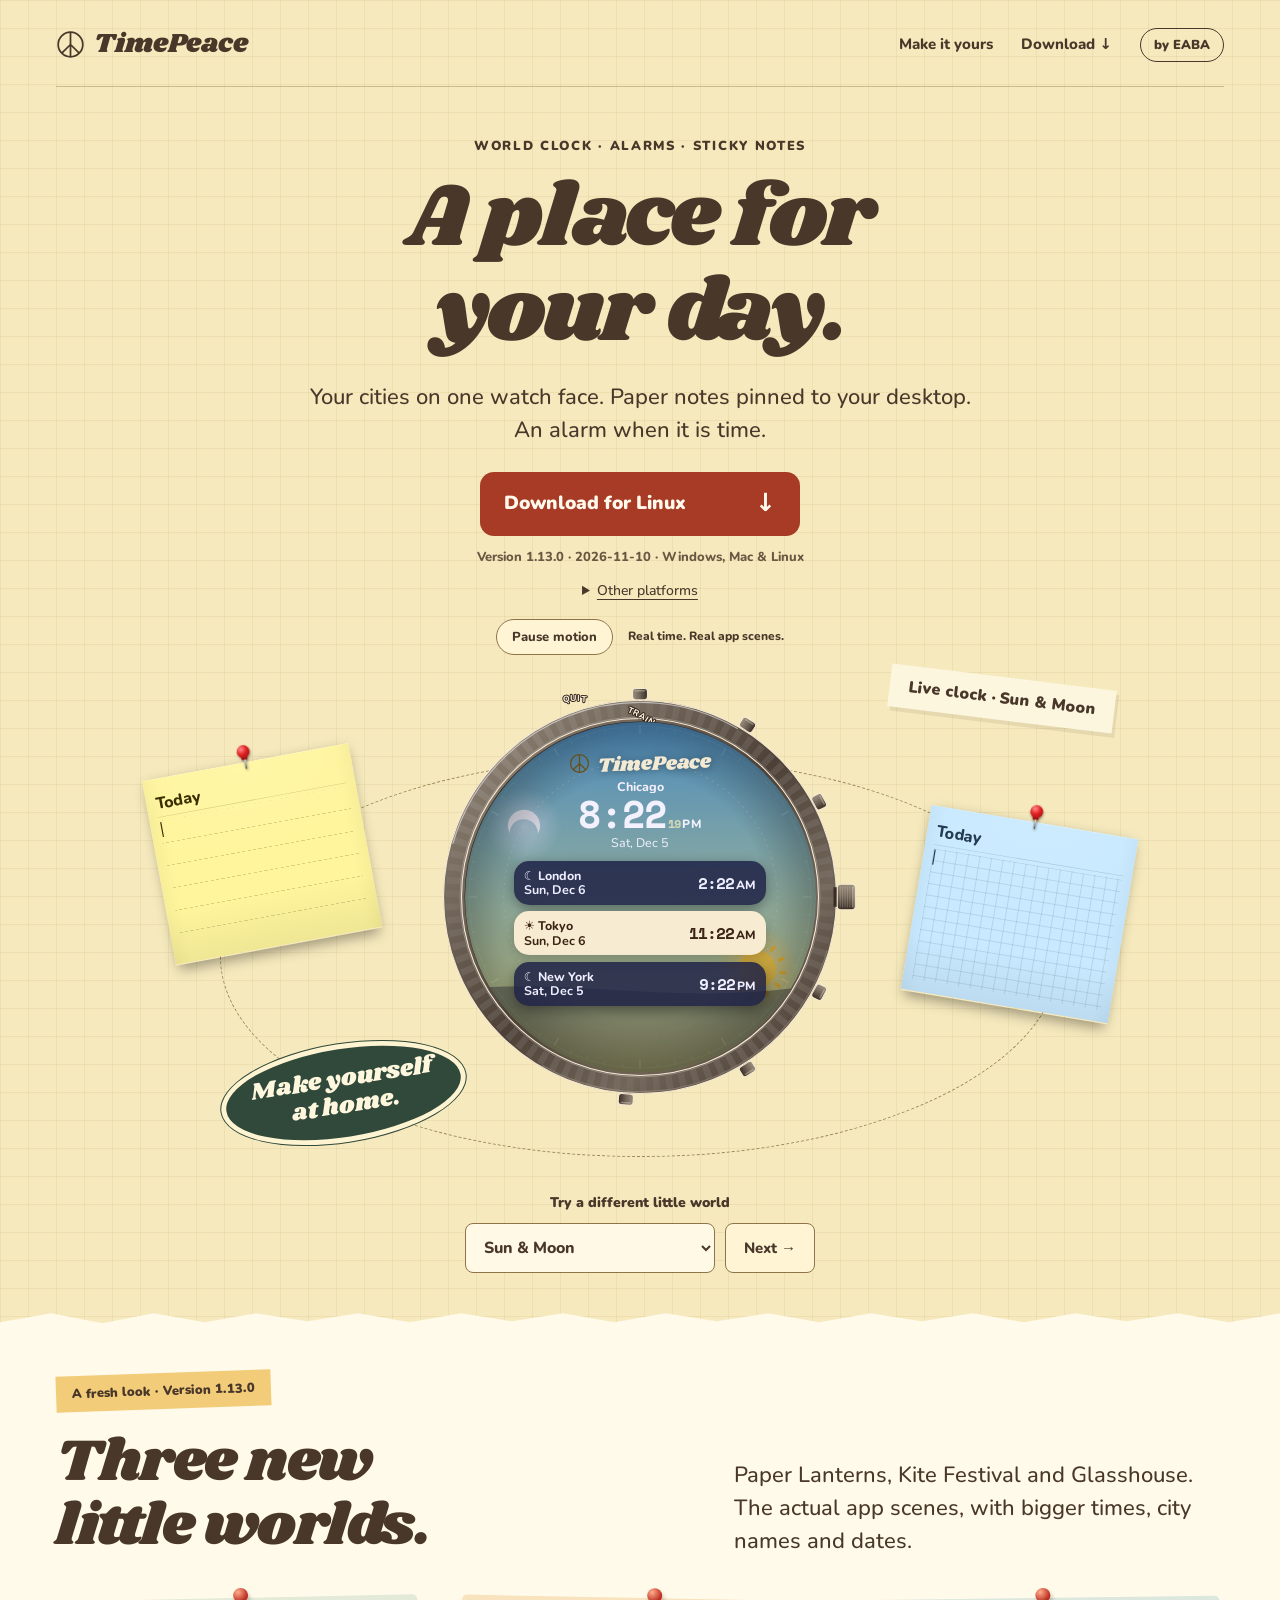
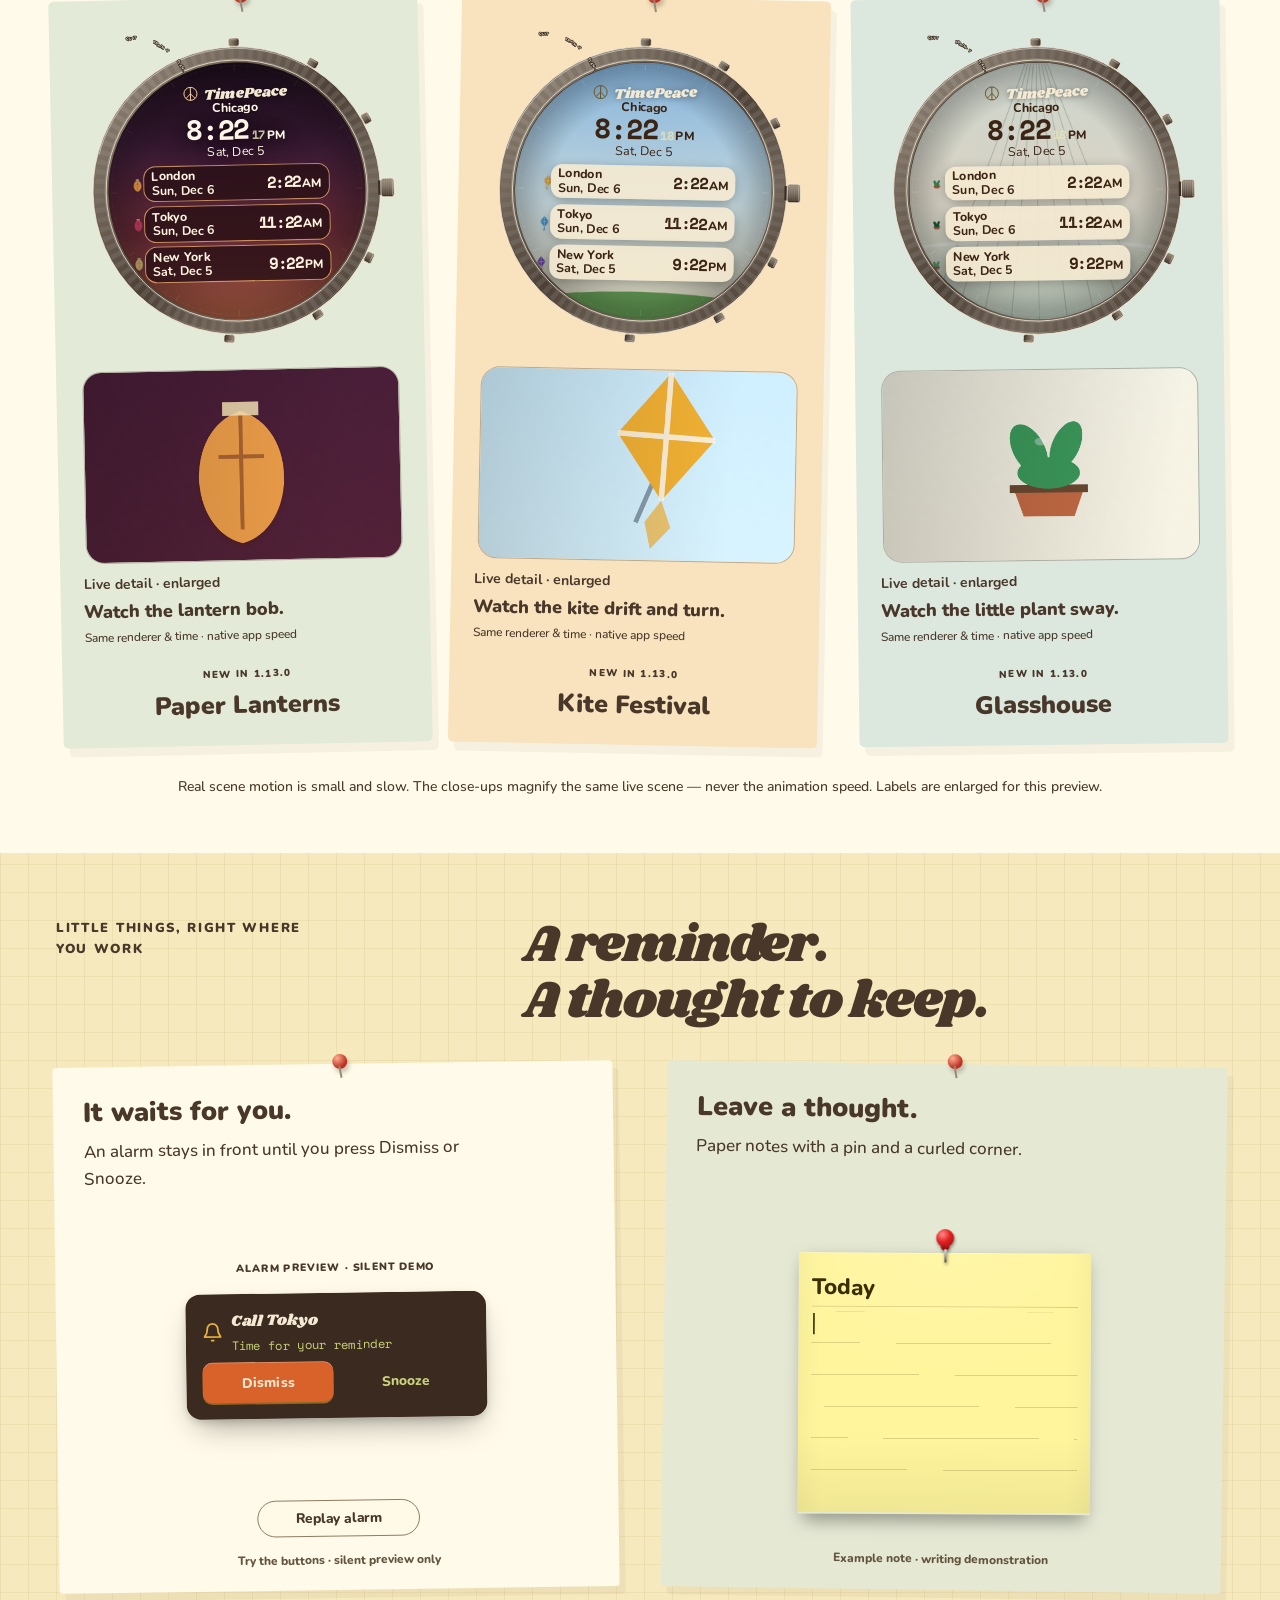
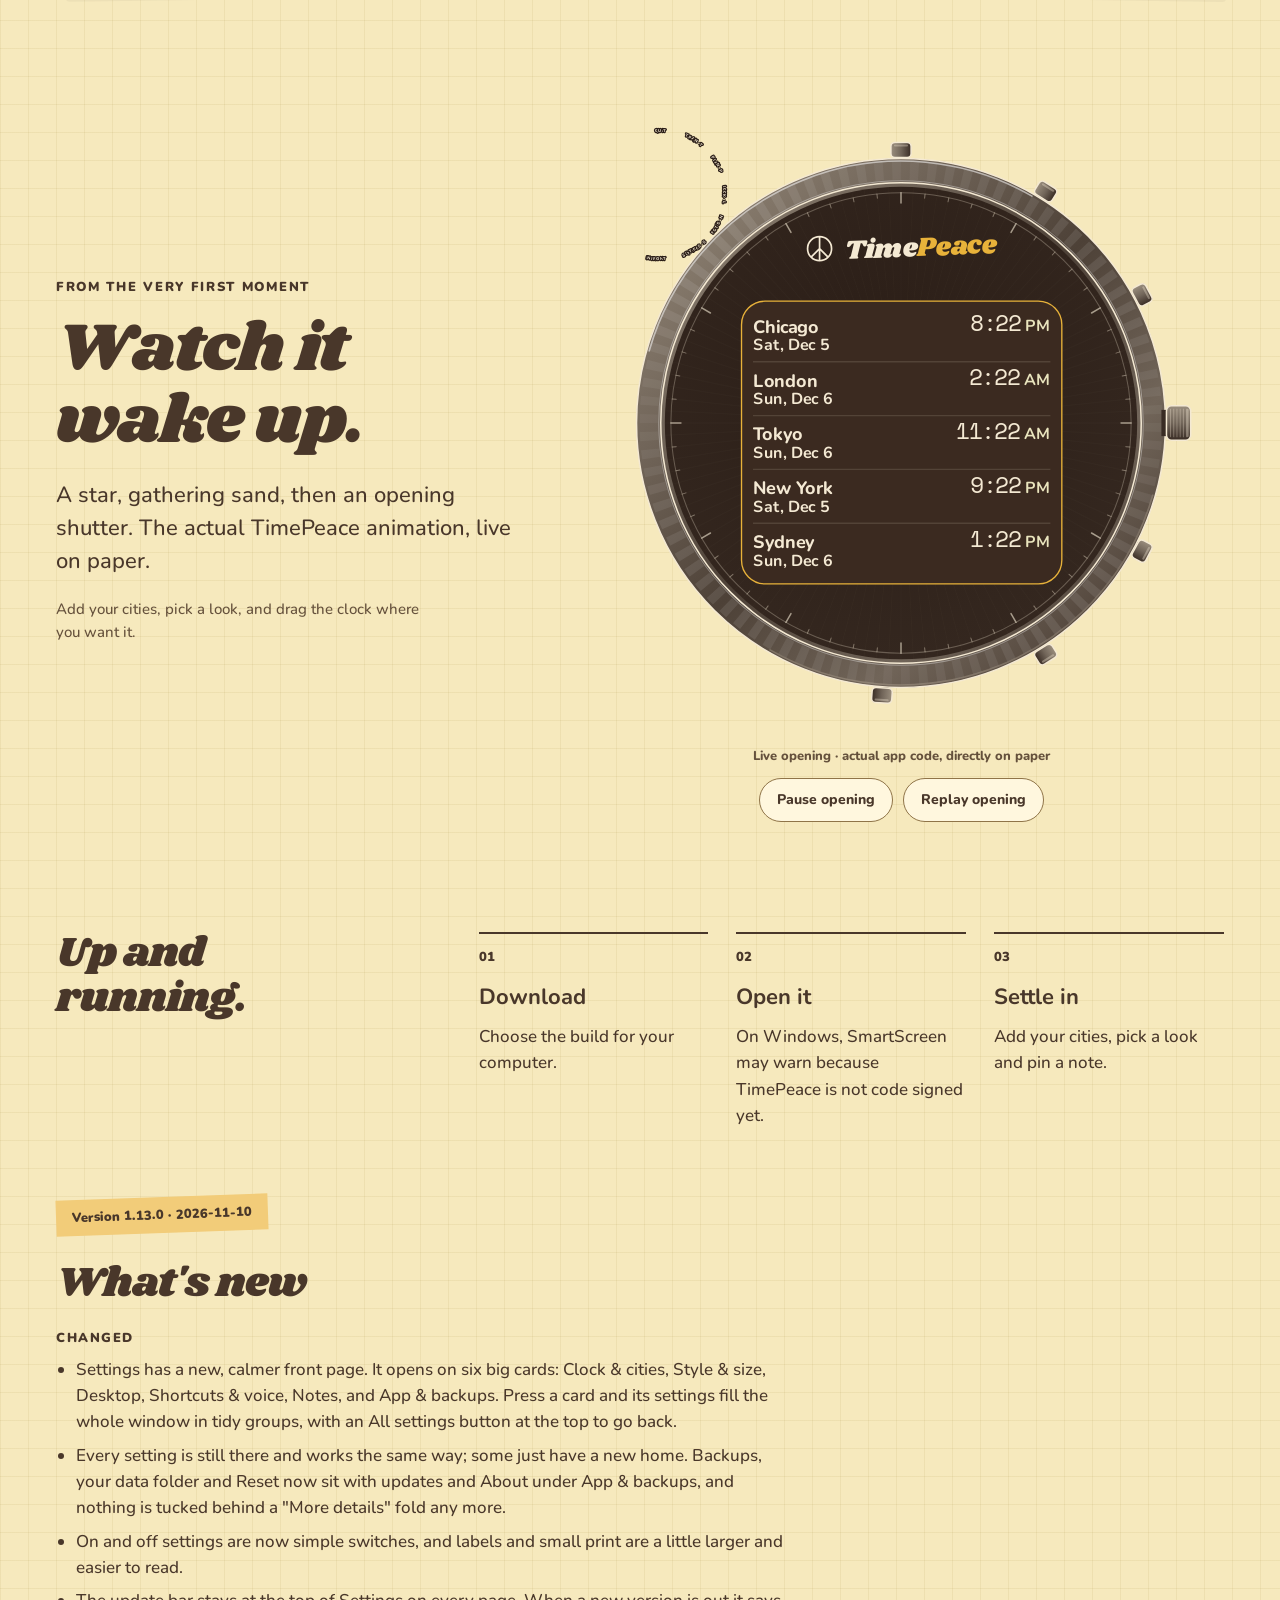
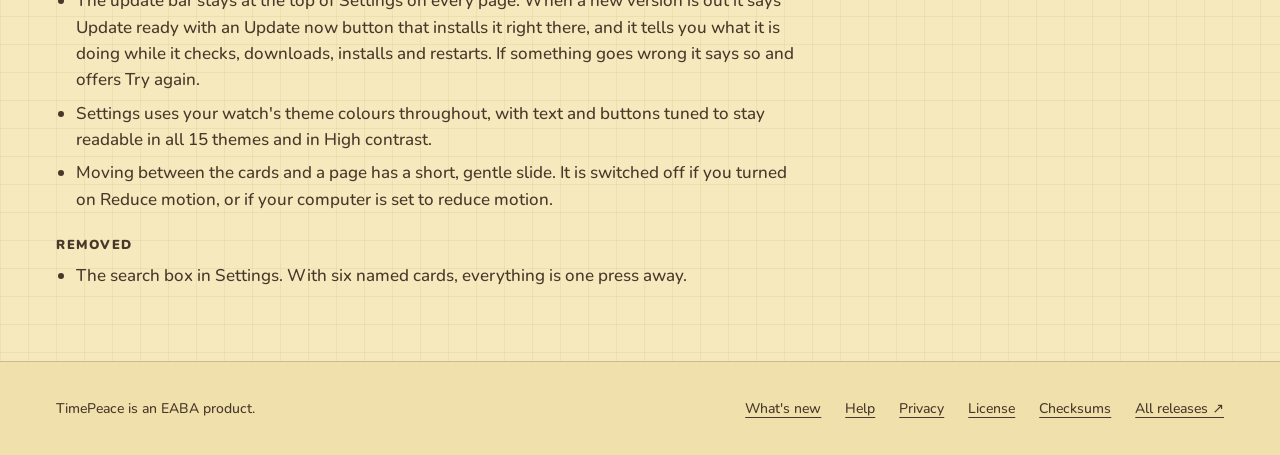
==== commit bd80cd12: "Landing page for v1.13.0" ====
--- a/index.html
+++ b/index.html
@@ -33,15 +33,18 @@
 
 .whats-new{padding:8px 0 64px}.whats-new h2{font-size:42px;margin-top:6px}.notes{max-width:740px;font-size:17px;margin-top:8px}.notes h4{margin:22px 0 8px;font-size:13px;letter-spacing:.12em;text-transform:uppercase;font-weight:900}.notes ul{margin:0;padding-left:1.15em}.notes li{margin:7px 0}.notes p{margin-top:12px}.footer nav{flex-wrap:wrap;row-gap:8px}iframe.preview{background:transparent;color-scheme:normal}
 @media(max-width:1000px){.whats-new{padding-bottom:40px}.whats-new h2{font-size:36px}.notes{font-size:16px}}
-</style></head><body><a class="skip" href="#main">Skip to content</a><header class="site-header"><div class="wrap header-inner"><a class="brand" href="#" aria-label="TimePeace home"><svg class="peace" viewBox="0 0 40 40" aria-hidden="true"><circle cx="20" cy="20" r="17" fill="none" stroke="currentColor" stroke-width="2.4"/><path d="M20 3v34M20 20L8 32M20 20l12 12" fill="none" stroke="currentColor" stroke-width="2.4"/></svg>TimePeace</a><nav class="header-right" aria-label="Main navigation"><a class="desktop-link" href="#make-it-yours">Make it yours</a><a href="#get">Download ↓</a><span class="tag">by EABA</span></nav></div></header><main id="main"><section class="desk-intro wrap"><p class="eyebrow">World clock · Alarms · Sticky notes</p><h1>A place for<br>your day.</h1><p class="lead">Your cities on one watch face. Paper notes pinned to your desktop. An alarm when it is time.</p><div class="download" id="get"><a class="primary" href="#get-platforms"><span class="download-label">Choose desktop download</span><span class="arr" aria-hidden="true">↓</span></a><p class="download-meta">Version 1.12.0 · 2026-11-09 · Windows, Mac &amp; Linux</p><details class="platforms" id="get-platforms" open><summary>Other platforms</summary><div class="platform-links"><a href="https://github.com/PythonDeuce/TimePeace-app/releases/latest/download/TimePeace-windows.exe">Windows</a><a href="https://github.com/PythonDeuce/TimePeace-app/releases/latest/download/TimePeace-macos-arm64.zip">Mac (Apple silicon)</a><a href="https://github.com/PythonDeuce/TimePeace-app/releases/latest/download/TimePeace-macos-intel.zip">Mac (Intel)</a><a href="https://github.com/PythonDeuce/TimePeace-app/releases/latest/download/TimePeace-linux">Linux</a></div></details></div><div class="motion-bar"><button type="button" id="motion-toggle" aria-pressed="false">Pause motion</button><span>Real time. Real app scenes.</span></div><div class="desk-stage" role="group" aria-label="A live collage using real TimePeace animations"><iframe class="preview hero-watch" title="Live Sun and Moon world clock" data-preview data-src="preview/runtime.html?scene=sunmoon" width="480" height="480" scrolling="no"></iframe><iframe class="preview hero-note" title="Yellow sticky note being written" data-preview data-src="preview/runtime.html?mode=note" width="480" height="480" scrolling="no"></iframe><iframe class="preview hero-note hero-note-sky" title="Blue sticky note being written" data-preview data-src="preview/runtime.html?mode=note&paper=sky" width="480" height="480" scrolling="no"></iframe><span class="sticker">Make yourself<br>at home.</span><span class="caption-slip"><span id="hero-layout-caption">Live clock · Sun &amp; Moon</span></span></div><div class="layout-picker"><label for="layout-choice">Try a different little world</label><div><select id="layout-choice"><optgroup label="New in 1.12.0"><option value="lanterns">Paper Lanterns</option><option value="kites">Kite Festival</option><option value="glasshouse">Glasshouse</option></optgroup><optgroup label="The original animated layouts"><option value="honeycomb">Bees & Honeycomb</option><option value="butterflies">Butterfly Garden</option><option value="sunmoon" selected>Sun & Moon</option><option value="elephant">Elephant Parade</option><option value="fireflies">Fireflies</option><option value="koi">Koi Pond</option><option value="planes">Paper Planes</option><option value="aurora">Northern Lights</option><option value="ocean">Lighthouse Waves</option><option value="blossom">Cherry Blossoms</option><option value="orbit">Planet Orbit</option><option value="rain">Rainy Window</option><option value="balloons">Hot Air Balloons</option><option value="jelly">Jellyfish</option><option value="campfire">Campfire</option><option value="cranes">Origami Cranes</option><option value="lava">Lava Lamp</option><option value="safari">Safari Sunset</option></optgroup></select><button type="button" id="next-layout" aria-label="Preview next layout">Next →</button></div></div></section><section class="live-scenes paper-section" id="make-it-yours"><div class="wrap scene-intro"><div><span class="release-slip">A fresh look · Version 1.12.0</span><h2>Three new<br>little worlds.</h2></div><p class="lead">Paper Lanterns, Kite Festival and Glasshouse. The actual app scenes, with bigger times, city names and dates.</p></div><div class="wrap scenic-papers"><figure class="pinned-scene" id="scene-lanterns"><i class="paper-pin" aria-hidden="true"></i><iframe class="preview " title="Live Paper Lanterns scene" data-preview data-src="preview/runtime.html?scene=lanterns&amp;detail=1" width="480" height="480" scrolling="no"></iframe><div class="detail-caption"><b>Live detail · enlarged</b><span>Watch the lantern bob.</span><small>Same renderer &amp; time · native app speed</small></div><figcaption><span class="eyebrow">New in 1.12.0</span><h3>Paper Lanterns</h3></figcaption></figure><figure class="pinned-scene" id="scene-kites"><i class="paper-pin" aria-hidden="true"></i><iframe class="preview " title="Live Kite Festival scene" data-preview data-src="preview/runtime.html?scene=kites&amp;detail=1" width="480" height="480" scrolling="no"></iframe><div class="detail-caption"><b>Live detail · enlarged</b><span>Watch the kite drift and turn.</span><small>Same renderer &amp; time · native app speed</small></div><figcaption><span class="eyebrow">New in 1.12.0</span><h3>Kite Festival</h3></figcaption></figure><figure class="pinned-scene" id="scene-glasshouse"><i class="paper-pin" aria-hidden="true"></i><iframe class="preview " title="Live Glasshouse scene" data-preview data-src="preview/runtime.html?scene=glasshouse&amp;detail=1" width="480" height="480" scrolling="no"></iframe><div class="detail-caption"><b>Live detail · enlarged</b><span>Watch the little plant sway.</span><small>Same renderer &amp; time · native app speed</small></div><figcaption><span class="eyebrow">New in 1.12.0</span><h3>Glasshouse</h3></figcaption></figure></div><p class="wrap scene-footnote">Real scene motion is small and slow. The close-ups magnify the same live scene — never the animation speed. Labels are enlarged for this preview.</p></section><section class="daily-live wrap" id="everyday"><div class="daily-intro"><p class="eyebrow">Little things, right where you work</p><h2>A reminder.<br>A thought to keep.</h2></div><div class="demo-pair"><article class="demo-paper alarm-paper" id="alarm-demo"><i class="paper-pin" aria-hidden="true"></i><h3>It waits for you.</h3><p>An alarm stays in front until you press Dismiss or Snooze.</p><iframe class="preview " title="TimePeace alarm ringing; try Dismiss or Snooze" data-preview data-src="preview/runtime.html?mode=alarm" width="480" height="480" scrolling="no"></iframe><span class="demo-label">Try the buttons · silent preview only</span></article><article class="demo-paper note-paper" id="note-demo"><i class="paper-pin" aria-hidden="true"></i><h3>Leave a thought.</h3><p>Paper notes with a pin and a curled corner.</p><iframe class="preview " title="A real TimePeace styled sticky note being written" data-preview data-src="preview/runtime.html?mode=note" width="480" height="480" scrolling="no"></iframe><span class="demo-label">Example note · writing demonstration</span></article></div></section><section class="opening-section" id="opening"><div class="wrap opening-grid"><div><p class="eyebrow">From the very first moment</p><h2>Watch it<br>wake up.</h2><p class="lead">A star, gathering sand, then an opening shutter. The actual TimePeace animation, live on paper.</p><p class="small">Add your cities, pick a look, and drag the clock where you want it.</p></div><figure class="opening-paper"><iframe class="preview opening-preview" data-preview data-src="preview/runtime.html?mode=opening" title="Live TimePeace opening: star, sand gathering, shutter opening on transparent paper" width="560" height="560" scrolling="no"></iframe><figcaption>Live opening · actual app code, directly on paper</figcaption><div class="opening-controls"><button type="button" class="opening-pause" aria-pressed="false">Pause opening</button><button type="button" class="opening-replay">Replay opening</button></div></figure></div></section><section class="desk-start wrap"><h2>Up and<br>running.</h2><ol><li><span>01</span><b>Download</b><p>Choose the build for your computer.</p></li><li><span>02</span><b>Open it</b><p>On Windows, SmartScreen may warn because TimePeace is not code signed yet.</p></li><li><span>03</span><b>Settle in</b><p>Add your cities, pick a look and pin a note.</p></li></ol></section></main><section class="whats-new wrap" id="whats-new"><span class="release-slip">Version 1.12.0 · 2026-11-09</span><h2>What's new</h2><div class="notes"><h4>Changed</h4>
+</style></head><body><a class="skip" href="#main">Skip to content</a><header class="site-header"><div class="wrap header-inner"><a class="brand" href="#" aria-label="TimePeace home"><svg class="peace" viewBox="0 0 40 40" aria-hidden="true"><circle cx="20" cy="20" r="17" fill="none" stroke="currentColor" stroke-width="2.4"/><path d="M20 3v34M20 20L8 32M20 20l12 12" fill="none" stroke="currentColor" stroke-width="2.4"/></svg>TimePeace</a><nav class="header-right" aria-label="Main navigation"><a class="desktop-link" href="#make-it-yours">Make it yours</a><a href="#get">Download ↓</a><span class="tag">by EABA</span></nav></div></header><main id="main"><section class="desk-intro wrap"><p class="eyebrow">World clock · Alarms · Sticky notes</p><h1>A place for<br>your day.</h1><p class="lead">Your cities on one watch face. Paper notes pinned to your desktop. An alarm when it is time.</p><div class="download" id="get"><a class="primary" href="#get-platforms"><span class="download-label">Choose desktop download</span><span class="arr" aria-hidden="true">↓</span></a><p class="download-meta">Version 1.13.0 · 2026-11-10 · Windows, Mac &amp; Linux</p><details class="platforms" id="get-platforms" open><summary>Other platforms</summary><div class="platform-links"><a href="https://github.com/PythonDeuce/TimePeace-app/releases/latest/download/TimePeace-windows.exe">Windows</a><a href="https://github.com/PythonDeuce/TimePeace-app/releases/latest/download/TimePeace-macos-arm64.zip">Mac (Apple silicon)</a><a href="https://github.com/PythonDeuce/TimePeace-app/releases/latest/download/TimePeace-macos-intel.zip">Mac (Intel)</a><a href="https://github.com/PythonDeuce/TimePeace-app/releases/latest/download/TimePeace-linux">Linux</a></div></details></div><div class="motion-bar"><button type="button" id="motion-toggle" aria-pressed="false">Pause motion</button><span>Real time. Real app scenes.</span></div><div class="desk-stage" role="group" aria-label="A live collage using real TimePeace animations"><iframe class="preview hero-watch" title="Live Sun and Moon world clock" data-preview data-src="preview/runtime.html?scene=sunmoon" width="480" height="480" scrolling="no"></iframe><iframe class="preview hero-note" title="Yellow sticky note being written" data-preview data-src="preview/runtime.html?mode=note" width="480" height="480" scrolling="no"></iframe><iframe class="preview hero-note hero-note-sky" title="Blue sticky note being written" data-preview data-src="preview/runtime.html?mode=note&paper=sky" width="480" height="480" scrolling="no"></iframe><span class="sticker">Make yourself<br>at home.</span><span class="caption-slip"><span id="hero-layout-caption">Live clock · Sun &amp; Moon</span></span></div><div class="layout-picker"><label for="layout-choice">Try a different little world</label><div><select id="layout-choice"><optgroup label="New in 1.13.0"><option value="lanterns">Paper Lanterns</option><option value="kites">Kite Festival</option><option value="glasshouse">Glasshouse</option></optgroup><optgroup label="The original animated layouts"><option value="honeycomb">Bees & Honeycomb</option><option value="butterflies">Butterfly Garden</option><option value="sunmoon" selected>Sun & Moon</option><option value="elephant">Elephant Parade</option><option value="fireflies">Fireflies</option><option value="koi">Koi Pond</option><option value="planes">Paper Planes</option><option value="aurora">Northern Lights</option><option value="ocean">Lighthouse Waves</option><option value="blossom">Cherry Blossoms</option><option value="orbit">Planet Orbit</option><option value="rain">Rainy Window</option><option value="balloons">Hot Air Balloons</option><option value="jelly">Jellyfish</option><option value="campfire">Campfire</option><option value="cranes">Origami Cranes</option><option value="lava">Lava Lamp</option><option value="safari">Safari Sunset</option></optgroup></select><button type="button" id="next-layout" aria-label="Preview next layout">Next →</button></div></div></section><section class="live-scenes paper-section" id="make-it-yours"><div class="wrap scene-intro"><div><span class="release-slip">A fresh look · Version 1.13.0</span><h2>Three new<br>little worlds.</h2></div><p class="lead">Paper Lanterns, Kite Festival and Glasshouse. The actual app scenes, with bigger times, city names and dates.</p></div><div class="wrap scenic-papers"><figure class="pinned-scene" id="scene-lanterns"><i class="paper-pin" aria-hidden="true"></i><iframe class="preview " title="Live Paper Lanterns scene" data-preview data-src="preview/runtime.html?scene=lanterns&amp;detail=1" width="480" height="480" scrolling="no"></iframe><div class="detail-caption"><b>Live detail · enlarged</b><span>Watch the lantern bob.</span><small>Same renderer &amp; time · native app speed</small></div><figcaption><span class="eyebrow">New in 1.13.0</span><h3>Paper Lanterns</h3></figcaption></figure><figure class="pinned-scene" id="scene-kites"><i class="paper-pin" aria-hidden="true"></i><iframe class="preview " title="Live Kite Festival scene" data-preview data-src="preview/runtime.html?scene=kites&amp;detail=1" width="480" height="480" scrolling="no"></iframe><div class="detail-caption"><b>Live detail · enlarged</b><span>Watch the kite drift and turn.</span><small>Same renderer &amp; time · native app speed</small></div><figcaption><span class="eyebrow">New in 1.13.0</span><h3>Kite Festival</h3></figcaption></figure><figure class="pinned-scene" id="scene-glasshouse"><i class="paper-pin" aria-hidden="true"></i><iframe class="preview " title="Live Glasshouse scene" data-preview data-src="preview/runtime.html?scene=glasshouse&amp;detail=1" width="480" height="480" scrolling="no"></iframe><div class="detail-caption"><b>Live detail · enlarged</b><span>Watch the little plant sway.</span><small>Same renderer &amp; time · native app speed</small></div><figcaption><span class="eyebrow">New in 1.13.0</span><h3>Glasshouse</h3></figcaption></figure></div><p class="wrap scene-footnote">Real scene motion is small and slow. The close-ups magnify the same live scene — never the animation speed. Labels are enlarged for this preview.</p></section><section class="daily-live wrap" id="everyday"><div class="daily-intro"><p class="eyebrow">Little things, right where you work</p><h2>A reminder.<br>A thought to keep.</h2></div><div class="demo-pair"><article class="demo-paper alarm-paper" id="alarm-demo"><i class="paper-pin" aria-hidden="true"></i><h3>It waits for you.</h3><p>An alarm stays in front until you press Dismiss or Snooze.</p><iframe class="preview " title="TimePeace alarm ringing; try Dismiss or Snooze" data-preview data-src="preview/runtime.html?mode=alarm" width="480" height="480" scrolling="no"></iframe><span class="demo-label">Try the buttons · silent preview only</span></article><article class="demo-paper note-paper" id="note-demo"><i class="paper-pin" aria-hidden="true"></i><h3>Leave a thought.</h3><p>Paper notes with a pin and a curled corner.</p><iframe class="preview " title="A real TimePeace styled sticky note being written" data-preview data-src="preview/runtime.html?mode=note" width="480" height="480" scrolling="no"></iframe><span class="demo-label">Example note · writing demonstration</span></article></div></section><section class="opening-section" id="opening"><div class="wrap opening-grid"><div><p class="eyebrow">From the very first moment</p><h2>Watch it<br>wake up.</h2><p class="lead">A star, gathering sand, then an opening shutter. The actual TimePeace animation, live on paper.</p><p class="small">Add your cities, pick a look, and drag the clock where you want it.</p></div><figure class="opening-paper"><iframe class="preview opening-preview" data-preview data-src="preview/runtime.html?mode=opening" title="Live TimePeace opening: star, sand gathering, shutter opening on transparent paper" width="560" height="560" scrolling="no"></iframe><figcaption>Live opening · actual app code, directly on paper</figcaption><div class="opening-controls"><button type="button" class="opening-pause" aria-pressed="false">Pause opening</button><button type="button" class="opening-replay">Replay opening</button></div></figure></div></section><section class="desk-start wrap"><h2>Up and<br>running.</h2><ol><li><span>01</span><b>Download</b><p>Choose the build for your computer.</p></li><li><span>02</span><b>Open it</b><p>On Windows, SmartScreen may warn because TimePeace is not code signed yet.</p></li><li><span>03</span><b>Settle in</b><p>Add your cities, pick a look and pin a note.</p></li></ol></section></main><section class="whats-new wrap" id="whats-new"><span class="release-slip">Version 1.13.0 · 2026-11-10</span><h2>What's new</h2><div class="notes"><h4>Changed</h4>
 <ul>
-<li>Every clock template is easier to read. Times are bigger and use even-width digits, and city names and dates are larger. Nothing is shrunk to fit any more, so the small watch size reads as clearly as the large one.</li>
-<li>Soft sheet, Daylight bars and Split panel were rebuilt to use the whole face, with each city on one line and its time beside it.</li>
-<li>Three new scenic layouts replace Cards, Dial and Typographic: Paper Lanterns, Kite Festival and Glasshouse. If you had one of the old layouts picked, TimePeace switches you to its replacement and keeps your placement.</li>
+<li>Settings has a new, calmer front page. It opens on six big cards: Clock &amp; cities, Style &amp; size, Desktop, Shortcuts &amp; voice, Notes, and App &amp; backups. Press a card and its settings fill the whole window in tidy groups, with an All settings button at the top to go back.</li>
+<li>Every setting is still there and works the same way; some just have a new home. Backups, your data folder and Reset now sit with updates and About under App &amp; backups, and nothing is tucked behind a &quot;More details&quot; fold any more.</li>
+<li>On and off settings are now simple switches, and labels and small print are a little larger and easier to read.</li>
+<li>The update bar stays at the top of Settings on every page. When a new version is out it says Update ready with an Update now button that installs it right there, and it tells you what it is doing while it checks, downloads, installs and restarts. If something goes wrong it says so and offers Try again.</li>
+<li>Settings uses your watch&#x27;s theme colours throughout, with text and buttons tuned to stay readable in all 15 themes and in High contrast.</li>
+<li>Moving between the cards and a page has a short, gentle slide. It is switched off if you turned on Reduce motion, or if your computer is set to reduce motion.</li>
 </ul>
-<h4>Fixed</h4>
+<h4>Removed</h4>
 <ul>
-<li>The local city label on Split panel is no longer cut off at the small size, and AM/PM no longer runs past the edge of the face.</li>
+<li>The search box in Settings. With six named cards, everything is one press away.</li>
 </ul></div></section><footer class="footer"><div class="wrap"><p>TimePeace is an EABA product.</p><nav aria-label="Support"><a href="#whats-new">What's new</a><a href="https://github.com/PythonDeuce/TimePeace-app/blob/main/TROUBLESHOOTING.md">Help</a><a href="https://github.com/PythonDeuce/TimePeace-app/blob/main/PRIVACY.md">Privacy</a><a href="https://github.com/PythonDeuce/TimePeace-app/blob/main/LICENSE">License</a><a href="https://github.com/PythonDeuce/TimePeace-app/releases/latest/download/SHA256SUMS.txt">Checksums</a><a href="https://github.com/PythonDeuce/TimePeace-app/releases">All releases ↗</a></nav></div></footer><noscript><p class="wrap">Live previews need JavaScript. All desktop download links remain available above.</p></noscript><script>(()=>{const ua=navigator.userAgent;let platform='unknown';if(!/Android|iPhone|iPad|iPod/i.test(ua)){if(/Windows/i.test(ua))platform='windows';else if(/Macintosh|Mac OS X/i.test(ua))platform='mac';else if(/Linux|X11/i.test(ua))platform='linux';}
 const files={windows:['Download for Windows','TimePeace-windows.exe'],linux:['Download for Linux','TimePeace-linux']};
 document.querySelectorAll('.download').forEach(box=>{const a=box.querySelector('.primary'),details=box.querySelector('details'),label=a.querySelector('.download-label');if(files[platform]){label.textContent=files[platform][0];a.href='https://github.com/PythonDeuce/TimePeace-app/releases/latest/download/'+files[platform][1];details.open=false;}else{details.open=true;if(platform==='mac'){const links=details.querySelector('.platform-links');[...links.querySelectorAll('a[href*="macos"]')].reverse().forEach(link=>links.prepend(link));}label.textContent=platform==='mac'?'Choose your Mac build':'Choose desktop download';a.addEventListener('click',e=>{e.preventDefault();details.open=true;details.querySelector('a').focus();});}box.dataset.platform=platform;});
